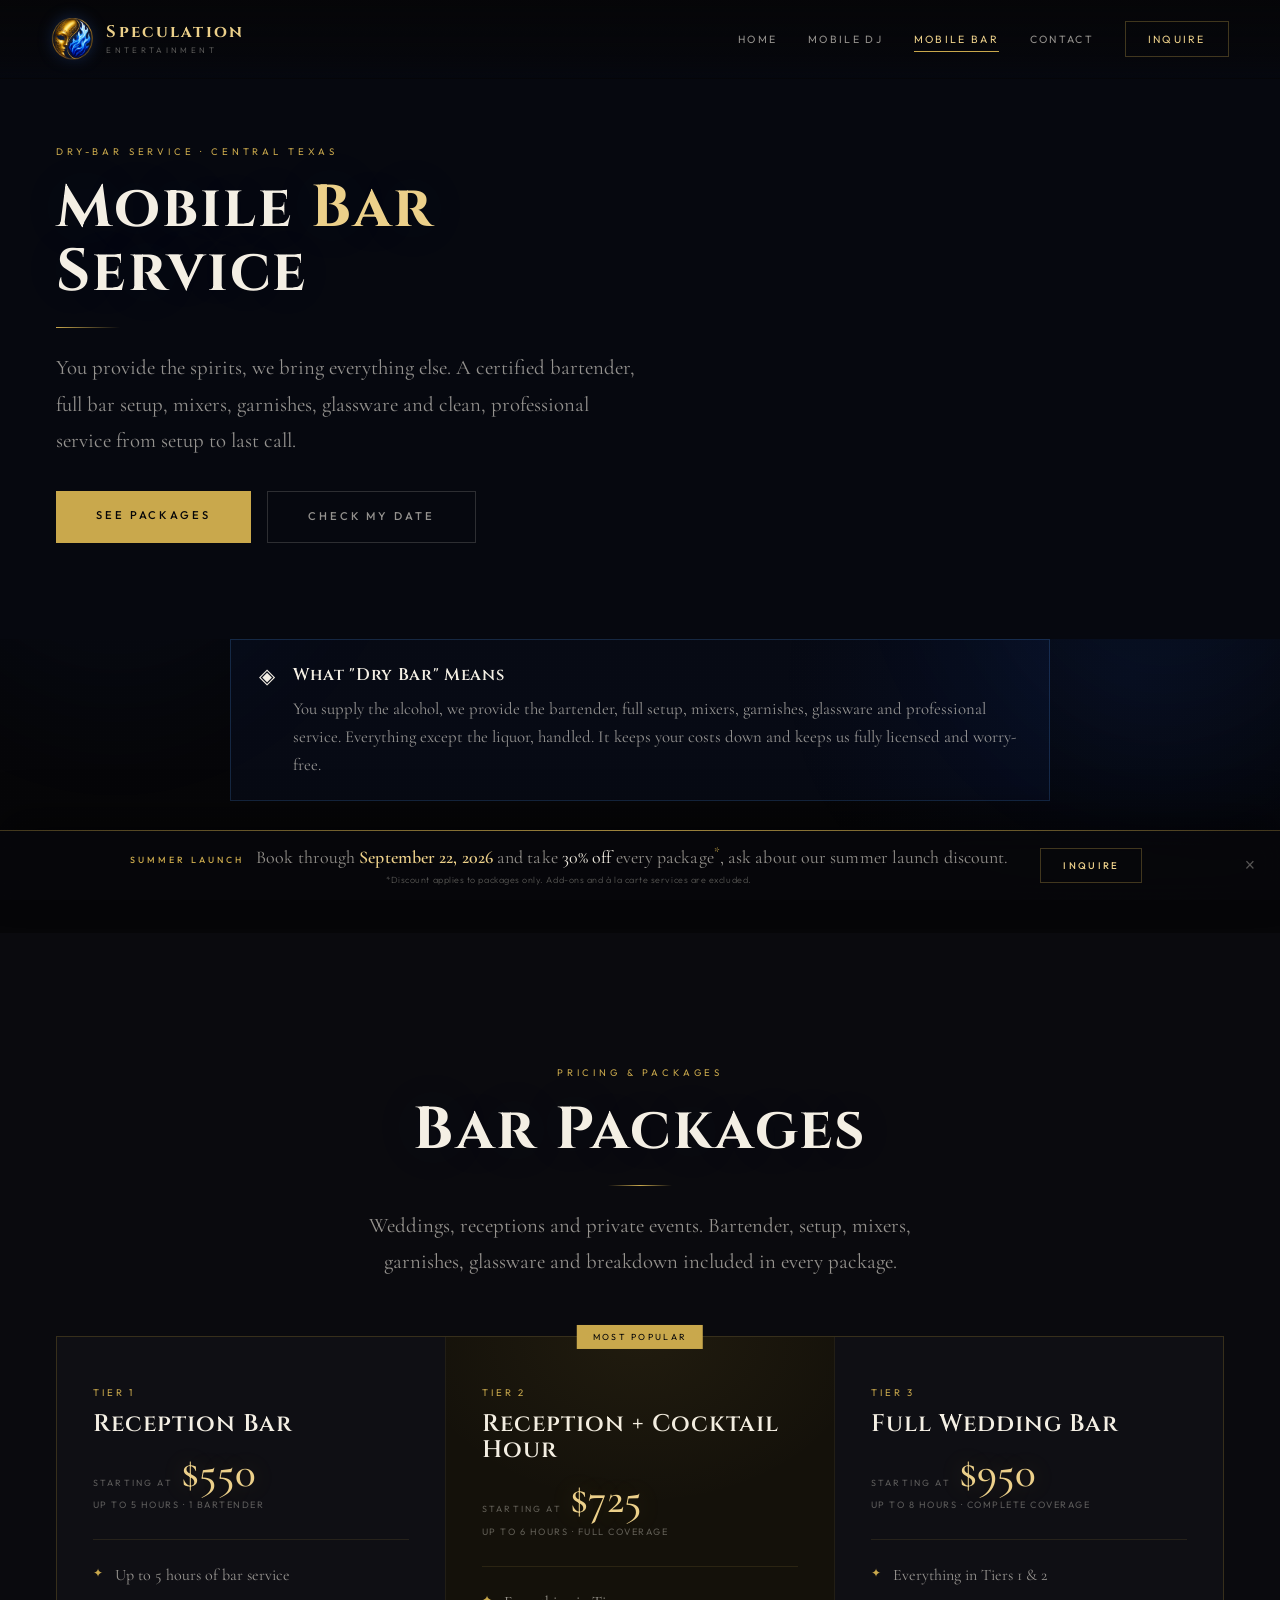
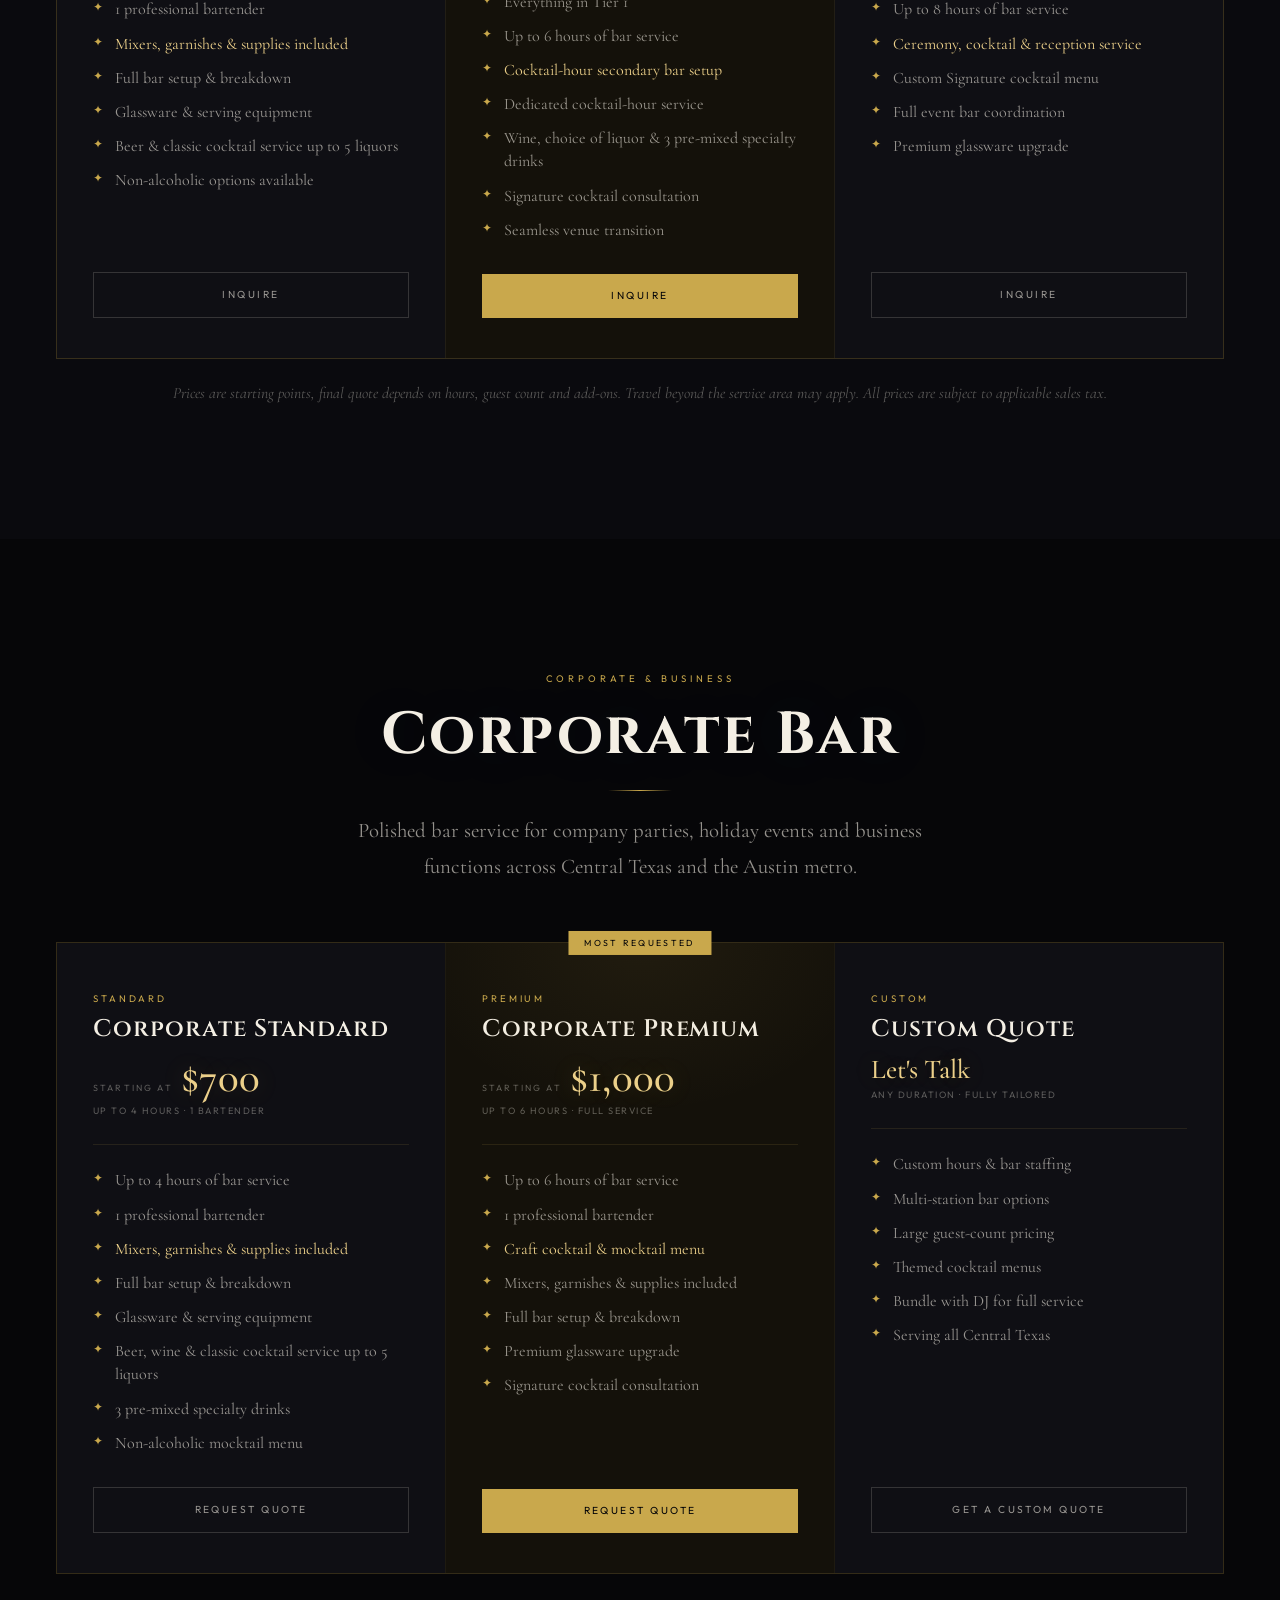
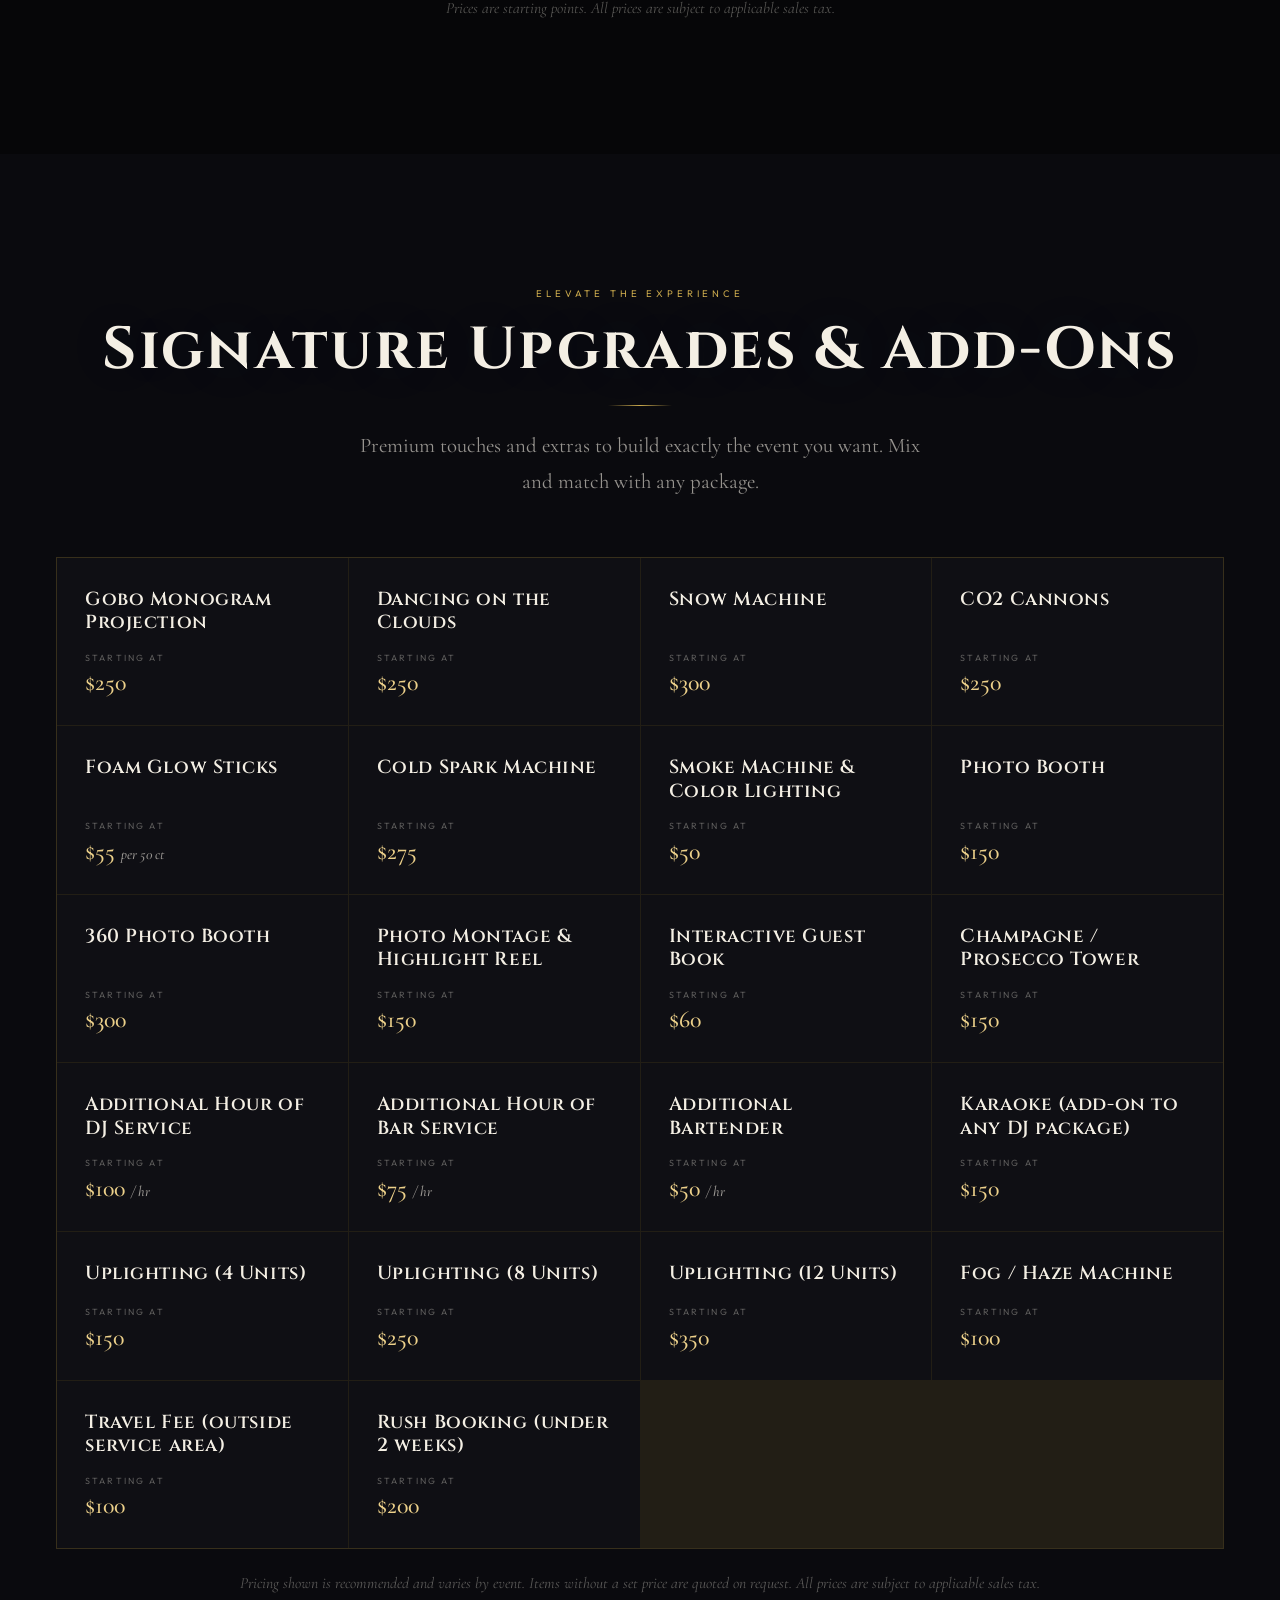
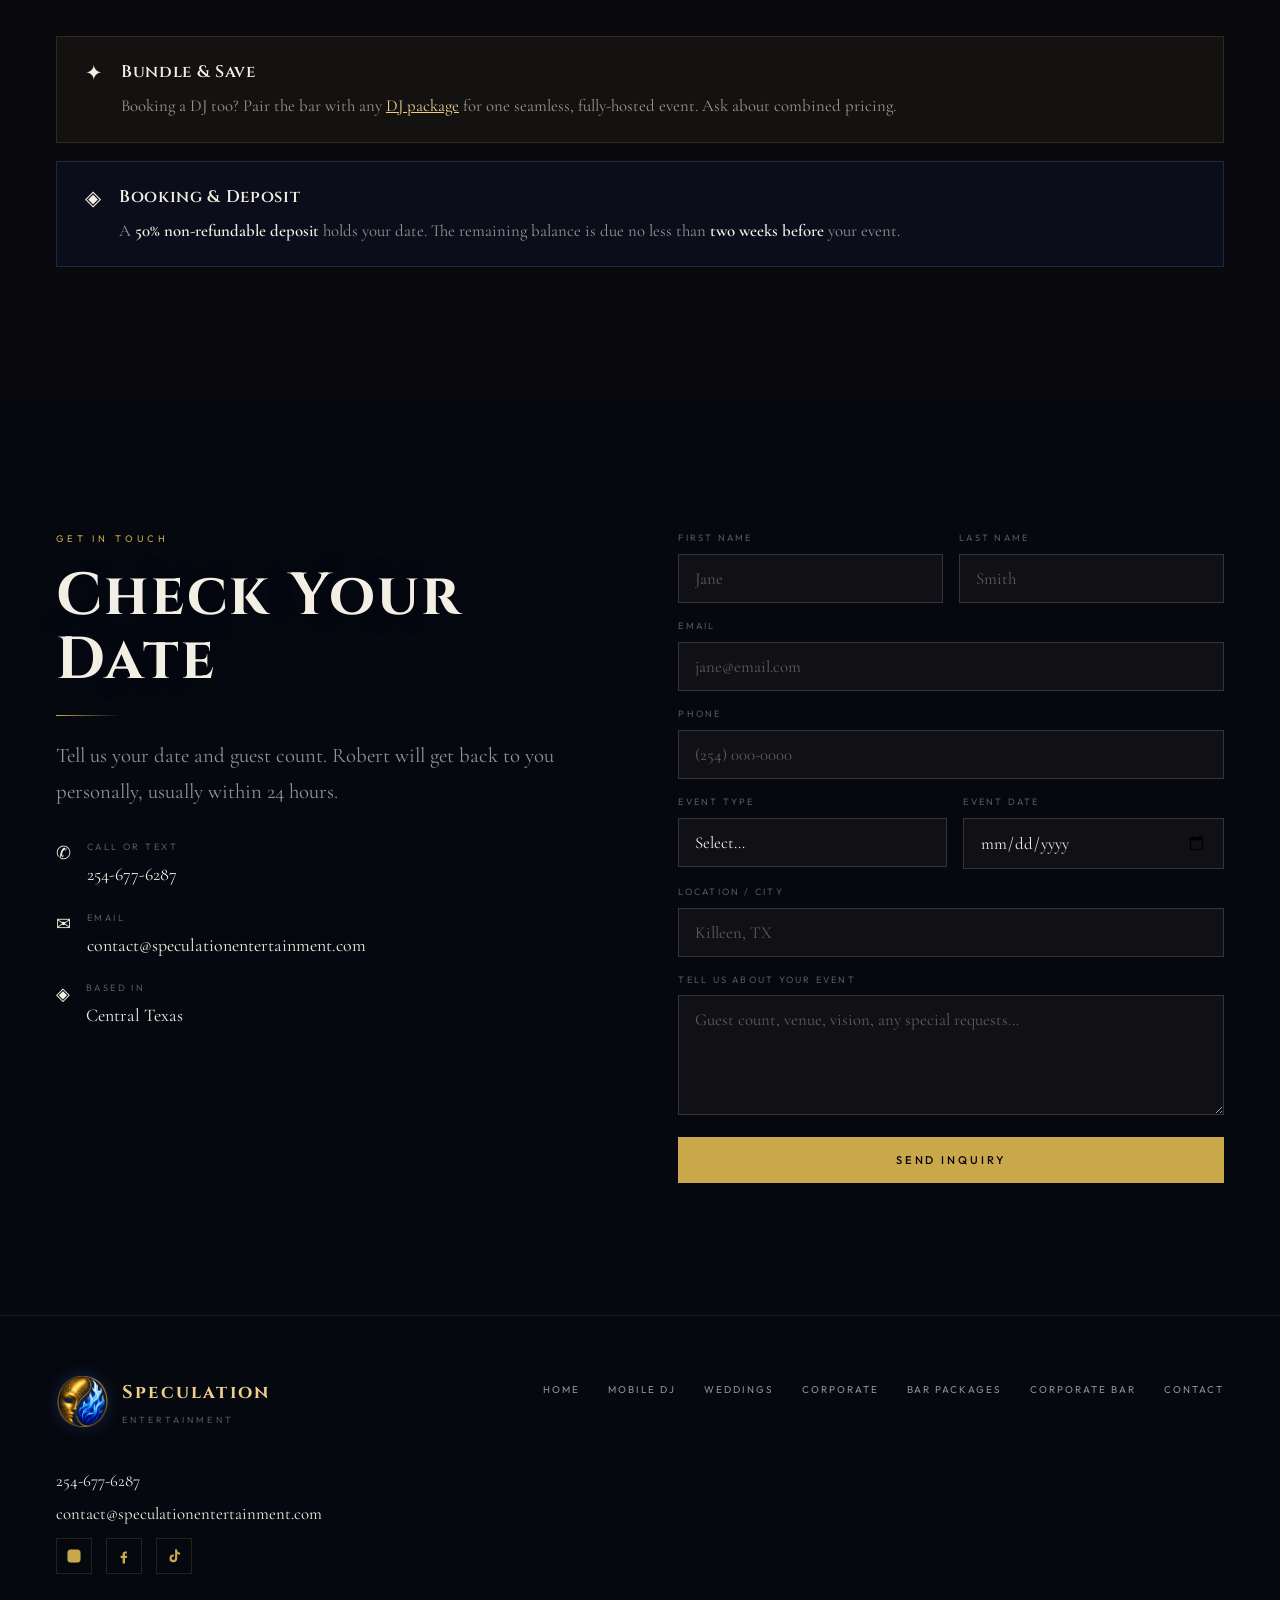
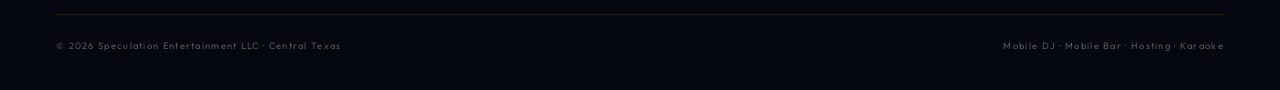
==== bar.html @ 70e690a9 "Add files via upload" ====
<!DOCTYPE html>
<html lang="en">
<head>
  <meta charset="UTF-8"/>
  <meta name="viewport" content="width=device-width, initial-scale=1.0"/>
  <title>Mobile Bar Service | Speculation Entertainment</title>
  <meta name="description" content="Professional dry-bar service for weddings, parties and corporate events across Central Texas. Bartender, setup, mixers, garnishes and glassware included."/>
  <link rel="icon" href="assets/emblem.png"/>
  <link href="https://fonts.googleapis.com/css2?family=Cinzel:wght@400;500;600;700&family=Cormorant+Garamond:ital,wght@0,400;0,500;0,600;1,400&family=Outfit:wght@300;400;500&display=swap" rel="stylesheet"/>
  <link rel="stylesheet" href="styles.css"/>
</head>
<body>
  <div class="atmosphere"></div>
  <div class="smoke smoke--l"></div>
  <div class="smoke smoke--r"></div>

  <!-- ── NAV ── -->
  <header class="nav">
    <a href="index.html" class="nav-brand">
      <img src="assets/emblem.png" alt="Speculation Entertainment"/>
      <span class="nav-brand-text">
        <span class="nav-brand-name">Speculation</span>
        <span class="nav-brand-sub">Entertainment</span>
      </span>
    </a>
    <button class="nav-toggle" aria-label="Menu" aria-expanded="false"><span></span><span></span><span></span></button>
    <nav>
      <ul class="nav-links">
        <li><a href="index.html">Home</a></li>
        <li><a href="dj.html">Mobile DJ</a></li>
        <li><a href="bar.html" class="active">Mobile Bar</a></li>
        <li><a href="#contact">Contact</a></li>
        <li><a href="#contact" class="nav-cta">Inquire</a></li>
      </ul>
    </nav>
  </header>

  <main>
    <!-- ── PAGE HERO ── -->
    <section class="section section--blue" data-sparks="18" style="padding-top:clamp(140px,16vh,200px); padding-bottom:clamp(64px,8vw,96px);">
      <div class="wrap">
        <span class="eyebrow reveal in">Dry-Bar Service · Central Texas</span>
        <h1 class="display-title reveal in">Mobile <em>Bar</em><br/>Service</h1>
        <div class="rule reveal in"></div>
        <p class="lede reveal in">You provide the spirits, we bring everything else. A certified bartender, full bar setup, mixers, garnishes, glassware and clean, professional service from setup to last call.</p>
        <div class="reveal in" style="display:flex; gap:16px; flex-wrap:wrap; margin-top:32px;">
          <a href="#packages" class="btn btn-gold">See Packages</a>
          <a href="#contact" class="btn btn-ghost">Check My Date</a>
        </div>
      </div>
    </section>

    <!-- ── DRY BAR EXPLAINER ── -->
    <section class="section" style="padding-top:0;">
      <div class="wrap">
        <div class="callout callout--blue reveal" style="max-width:820px; margin:0 auto;">
          <span class="callout-icon">◈</span>
          <div>
            <p class="callout-title">What "Dry Bar" Means</p>
            <p class="callout-text">You supply the alcohol, we provide the bartender, full setup, mixers, garnishes, glassware and professional service. Everything except the liquor, handled. It keeps your costs down and keeps us fully licensed and worry-free.</p>
          </div>
        </div>
      </div>
    </section>

    <!-- ── BAR PACKAGES ── -->
    <section class="section section--alt" id="packages">
      <div class="wrap">
        <div class="center" style="margin-bottom:56px;">
          <span class="eyebrow reveal">Pricing &amp; Packages</span>
          <h2 class="display-title reveal">Bar Packages</h2>
          <div class="rule rule--c reveal"></div>
          <p class="lede reveal">Weddings, receptions and private events. Bartender, setup, mixers, garnishes, glassware and breakdown included in every package.</p>
        </div>
        <div class="pkg-grid" id="bar-packages"></div>
        <p class="note center">Prices are starting points, final quote depends on hours, guest count and add-ons. Travel beyond the service area may apply. All prices are subject to applicable sales tax.</p>
      </div>
    </section>

    <!-- ── CORPORATE BAR ── -->
    <section class="section" id="corporate">
      <div class="wrap">
        <div class="center" style="margin-bottom:56px;">
          <span class="eyebrow reveal">Corporate &amp; Business</span>
          <h2 class="display-title reveal">Corporate Bar</h2>
          <div class="rule rule--c reveal"></div>
          <p class="lede reveal">Polished bar service for company parties, holiday events and business functions across Central Texas and the Austin metro.</p>
        </div>
        <div class="pkg-grid" id="corporate-bar-packages"></div>
        <p class="note center">Prices are starting points. All prices are subject to applicable sales tax.</p>
      </div>
    </section>

    <!-- ── SIGNATURE UPGRADES ── -->
    <section class="section section--alt" id="upgrades">
      <div class="wrap">
        <div class="center" style="margin-bottom:56px;">
          <span class="eyebrow reveal">Elevate the Experience</span>
          <h2 class="display-title reveal">Signature Upgrades &amp; Add-Ons</h2>
          <div class="rule rule--c reveal"></div>
          <p class="lede reveal">Premium touches and extras to build exactly the event you want. Mix and match with any package.</p>
        </div>
        <div class="upgrades" id="signature-upgrades" data-extras="bar"></div>
        <p class="note center">Pricing shown is recommended and varies by event. Items without a set price are quoted on request. All prices are subject to applicable sales tax.</p>
        <div class="callout reveal" style="margin-top:40px;">
          <span class="callout-icon">✦</span>
          <div>
            <p class="callout-title">Bundle &amp; Save</p>
            <p class="callout-text">Booking a DJ too? Pair the bar with any <a href="dj.html#packages" style="color:var(--gold-light); text-decoration:underline;">DJ package</a> for one seamless, fully-hosted event. Ask about combined pricing.</p>
          </div>
        </div>
        <div class="callout callout--blue reveal" style="margin-top:18px;">
          <span class="callout-icon">◈</span>
          <div>
            <p class="callout-title">Booking &amp; Deposit</p>
            <p class="callout-text">A <strong>50% non-refundable deposit</strong> holds your date. The remaining balance is due no less than <strong>two weeks before</strong> your event.</p>
          </div>
        </div>
      </div>
    </section>

    <!-- ── CONTACT ── -->
    <section class="section section--blue" id="contact" data-sparks="14">
      <div class="wrap contact-grid">
        <div>
          <span class="eyebrow reveal">Get In Touch</span>
          <h2 class="display-title reveal">Check Your Date</h2>
          <div class="rule reveal"></div>
          <p class="lede reveal">Tell us your date and guest count. Robert will get back to you personally, usually within 24 hours.</p>
          <div class="contact-details reveal">
            <div class="contact-item">
              <span class="contact-icon">✆</span>
              <div><p class="contact-label">Call or Text</p><p class="contact-value"><a href="tel:+12546776287">254-677-6287</a></p></div>
            </div>
            <div class="contact-item">
              <span class="contact-icon">✉</span>
              <div><p class="contact-label">Email</p><p class="contact-value"><a href="mailto:contact@speculationentertainment.com">contact@speculationentertainment.com</a></p></div>
            </div>
            <div class="contact-item">
              <span class="contact-icon">◈</span>
              <div><p class="contact-label">Based In</p><p class="contact-value">Central Texas</p></div>
            </div>
          </div>
        </div>
        <form class="form reveal" data-mailto="contact@speculationentertainment.com">
          <div class="form-row">
            <div class="field"><label>First Name</label><input type="text" name="first" placeholder="Jane"/></div>
            <div class="field"><label>Last Name</label><input type="text" name="last" placeholder="Smith"/></div>
          </div>
          <div class="field"><label>Email</label><input type="email" name="email" placeholder="jane@email.com"/></div>
          <div class="field"><label>Phone</label><input type="tel" name="phone" placeholder="(254) 000-0000"/></div>
          <div class="form-row">
            <div class="field">
              <label>Event Type</label>
              <select name="type">
                <option value="">Select…</option>
                <option>Wedding Bar, Full</option>
                <option>Wedding Bar, Reception + Cocktail</option>
                <option>Wedding Bar, Reception</option>
                <option>Private Party / Birthday</option>
                <option>Corporate Event</option>
                <option>Bar + DJ (full event)</option>
                <option>Other</option>
              </select>
            </div>
            <div class="field"><label>Event Date</label><input type="date" name="date"/></div>
          </div>
          <div class="field"><label>Location / City</label><input type="text" name="location" placeholder="Killeen, TX"/></div>
          <div class="field"><label>Tell Us About Your Event</label><textarea name="message" placeholder="Guest count, venue, vision, any special requests…"></textarea></div>
          <button type="submit" class="btn btn-gold">Send Inquiry</button>
        </form>
      </div>
    </section>
  </main>

  <!-- ── FOOTER ── -->
  <footer class="footer">
    <div class="footer-top">
      <div class="footer-brand">
        <img src="assets/emblem.png" alt="Speculation Entertainment"/>
        <div>
          <div class="footer-brand-name">Speculation</div>
          <div class="footer-brand-sub">Entertainment</div>
        </div>
      </div>
      <ul class="footer-nav">
        <li><a href="index.html">Home</a></li>
        <li><a href="dj.html">Mobile DJ</a></li>
        <li><a href="dj.html#weddings">Weddings</a></li>
        <li><a href="dj.html#corporate">Corporate</a></li>
        <li><a href="#packages">Bar Packages</a></li>
        <li><a href="#corporate">Corporate Bar</a></li>
        <li><a href="#contact">Contact</a></li>
      </ul>
      <div class="footer-contact">
        <a href="tel:+12546776287">254-677-6287</a>
        <a href="mailto:contact@speculationentertainment.com">contact@speculationentertainment.com</a>
        <!-- SOCIALS: remove the `hidden` attribute when ready -->
        <div class="socials" hidden>
          <a href="#" aria-label="Instagram"><svg viewBox="0 0 24 24"><path d="M12 2.2c3.2 0 3.6 0 4.9.07 1.2.06 1.8.25 2.2.42.6.2 1 .5 1.4.9.4.4.7.8.9 1.4.17.4.36 1 .42 2.2.07 1.3.07 1.7.07 4.9s0 3.6-.07 4.9c-.06 1.2-.25 1.8-.42 2.2-.2.6-.5 1-.9 1.4-.4.4-.8.7-1.4.9-.4.17-1 .36-2.2.42-1.3.07-1.7.07-4.9.07s-3.6 0-4.9-.07c-1.2-.06-1.8-.25-2.2-.42-.6-.2-1-.5-1.4-.9-.4-.4-.7-.8-.9-1.4-.17-.4-.36-1-.42-2.2C2.2 15.6 2.2 15.2 2.2 12s0-3.6.07-4.9c.06-1.2.25-1.8.42-2.2.2-.6.5-1 .9-1.4.4-.4.8-.7 1.4-.9.4-.17 1-.36 2.2-.42C8.4 2.2 8.8 2.2 12 2.2z"/></svg></a>
          <a href="#" aria-label="Facebook"><svg viewBox="0 0 24 24"><path d="M14 8.5h2.2V5.3c-.38-.05-1.3-.16-2.37-.16-2.34 0-3.95 1.43-3.95 4.07v2.43H6.9v3.3h3v8.36h3.6v-8.36h2.9l.46-3.3h-3.36V9.6c0-.96.26-1.6 1.6-1.6z"/></svg></a>
          <a href="#" aria-label="TikTok"><svg viewBox="0 0 24 24"><path d="M16.6 2h-3v13.4a2.6 2.6 0 1 1-2.6-2.6c.27 0 .53.04.78.12V9.85a6 6 0 0 0-.78-.05A5.8 5.8 0 1 0 16.8 15.4V8.6a7.3 7.3 0 0 0 4.2 1.34V6.9a4.3 4.3 0 0 1-4.4-4.9z"/></svg></a>
        </div>
      </div>
    </div>
    <div class="footer-bottom">
      <span class="footer-copy">© 2026 Speculation Entertainment LLC · Central Texas</span>
      <span class="footer-copy">Mobile DJ · Mobile Bar · Hosting · Karaoke</span>
    </div>
  </footer>

  <script src="site.js"></script>

  <!-- ════════════════════════════════════════════════════════════
       EDIT YOUR BAR PACKAGES HERE, same rules as the DJ page.
       price: NUMBER → "Starting at $X"   |   TEXT → shown as-is
       featured: true → highlighted + badge   |   { text, hl:true } → gold bullet
       ════════════════════════════════════════════════════════════ -->
  <script>
    /* ---- WEDDING / EVENT BAR ---- */
    renderPackages('bar-packages', [
      { tier: 'Tier 1', name: 'Reception Bar', price: 550, hours: 'Up to 5 hours · 1 Bartender',
        features: ['Up to 5 hours of bar service','1 professional bartender',{text:'Mixers, garnishes & supplies included',hl:true},'Full bar setup & breakdown','Glassware & serving equipment','Beer & classic cocktail service up to 5 liquors','Non-alcoholic options available'] },
      { tier: 'Tier 2', name: 'Reception + Cocktail Hour', price: 725, hours: 'Up to 6 hours · Full Coverage', featured: true, badge: 'Most Popular',
        features: ['Everything in Tier 1','Up to 6 hours of bar service',{text:'Cocktail-hour secondary bar setup',hl:true},'Dedicated cocktail-hour service','Wine, choice of liquor & 3 pre-mixed specialty drinks','Signature cocktail consultation','Seamless venue transition'] },
      { tier: 'Tier 3', name: 'Full Wedding Bar', price: 950, hours: 'Up to 8 hours · Complete Coverage',
        features: ['Everything in Tiers 1 & 2','Up to 8 hours of bar service',{text:'Ceremony, cocktail & reception service',hl:true},'Custom Signature cocktail menu','Full event bar coordination','Premium glassware upgrade'] }
    ]);

    /* ---- CORPORATE BAR ---- */
    renderPackages('corporate-bar-packages', [
      { tier: 'Standard', name: 'Corporate Standard', price: 700, hours: 'Up to 4 hours · 1 Bartender', cta: 'Request Quote',
        features: ['Up to 4 hours of bar service','1 professional bartender',{text:'Mixers, garnishes & supplies included',hl:true},'Full bar setup & breakdown','Glassware & serving equipment','Beer, wine & classic cocktail service up to 5 liquors','3 pre-mixed specialty drinks','Non-alcoholic mocktail menu'] },
      { tier: 'Premium', name: 'Corporate Premium', price: 1000, hours: 'Up to 6 hours · Full Service', featured: true, badge: 'Most Requested', cta: 'Request Quote',
        features: ['Up to 6 hours of bar service','1 professional bartender',{text:'Craft cocktail & mocktail menu',hl:true},'Mixers, garnishes & supplies included','Full bar setup & breakdown','Premium glassware upgrade','Signature cocktail consultation'] },
      { tier: 'Custom', name: 'Custom Quote', price: "Let's Talk", hours: 'Any duration · Fully tailored', cta: 'Get a Custom Quote',
        features: ['Custom hours & bar staffing','Multi-station bar options','Large guest-count pricing','Themed cocktail menus','Bundle with DJ for full service','Serving all Central Texas'] }
    ]);
  </script>
</body>
</html>
---- styles.css ----
/* ============================================================
   SPECULATION ENTERTAINMENT, shared stylesheet
   Luxe masquerade: deep black · gold · electric blue flame
   ============================================================ */

*, *::before, *::after { margin: 0; padding: 0; box-sizing: border-box; }

:root {
  /* Gold */
  --gold:        #c9a84c;
  --gold-light:  #ecd08a;
  --gold-deep:   #9a7e34;
  --gold-dim:    rgba(201,168,76,0.16);
  --gold-line:   rgba(201,168,76,0.30);
  --gold-hair:   rgba(201,168,76,0.12);

  /* Blue flame */
  --blue:        #4a90e8;
  --blue-bright: #7ec3ff;
  --blue-deep:   #1a4fd0;
  --blue-glow:   rgba(60,130,255,0.20);
  --blue-dim:    rgba(74,144,232,0.10);

  /* Neutrals */
  --cream:       #f4efe4;
  --dim:         rgba(244,239,228,0.60);
  --dimmer:      rgba(244,239,228,0.34);
  --faint:       rgba(244,239,228,0.16);

  /* Backgrounds */
  --bg:          #060608;
  --bg2:         #0a0a0e;
  --bg3:         #101015;
  --bg-card:     #0f0f14;
  --bg-blue:     #06080f;
  --bg-warm:     #14110a;

  /* Type */
  --display: 'Cinzel', serif;
  --serif:   'Cormorant Garamond', Georgia, serif;
  --sans:    'Outfit', -apple-system, system-ui, sans-serif;

  --maxw: 1200px;
}

html { scroll-behavior: smooth; }
body {
  background: var(--bg);
  color: var(--cream);
  font-family: var(--serif);
  font-weight: 400;
  line-height: 1.6;
  overflow-x: hidden;
  -webkit-font-smoothing: antialiased;
}
img { max-width: 100%; display: block; }
a { color: inherit; }

/* ── ATMOSPHERE ─────────────────────────────────────────── */
.atmosphere {
  position: fixed; inset: 0; z-index: 0; pointer-events: none;
  background:
    radial-gradient(ellipse 55% 45% at 12% 22%, rgba(26,79,208,0.10) 0%, transparent 60%),
    radial-gradient(ellipse 45% 55% at 88% 75%, rgba(26,79,208,0.08) 0%, transparent 60%),
    radial-gradient(ellipse 70% 50% at 50% 0%,  rgba(201,168,76,0.05) 0%, transparent 55%);
}
.atmosphere::after {
  content: ''; position: absolute; inset: 0;
  background-image: radial-gradient(rgba(255,255,255,0.012) 1px, transparent 1px);
  background-size: 3px 3px; opacity: 0.5;
}
.smoke {
  position: fixed; width: 46vw; height: 80vh; z-index: 0; pointer-events: none;
  opacity: 0.16; filter: blur(60px);
  background: radial-gradient(ellipse at center, rgba(40,110,255,0.55) 0%, transparent 70%);
  animation: drift 16s ease-in-out infinite alternate;
}
.smoke--l { left: -14vw; top: 8vh; }
.smoke--r { right: -14vw; bottom: 4vh; animation-delay: -8s; }
@keyframes drift {
  0%   { transform: translateY(0) scale(1); }
  50%  { transform: translateY(5vh) scale(1.12); }
  100% { transform: translateY(-4vh) scale(0.92); }
}
.sparks { position: absolute; inset: 0; overflow: hidden; pointer-events: none; z-index: 0; }
.spark {
  position: absolute; width: 2px; height: 2px; border-radius: 50%;
  background: var(--gold-light); opacity: 0;
  box-shadow: 0 0 4px var(--gold-light);
  animation: sparkle var(--dur, 5s) ease-in-out var(--delay, 0s) infinite;
}
@keyframes sparkle {
  0%   { opacity: 0; transform: scale(0.4); }
  35%  { opacity: 0.85; transform: scale(1.1); }
  70%  { opacity: 0.3; }
  100% { opacity: 0; transform: scale(0.4); }
}

main, header, footer { position: relative; z-index: 1; }

/* ── NAV ────────────────────────────────────────────────── */
.nav {
  position: fixed; top: 0; left: 0; right: 0; z-index: 100;
  display: flex; align-items: center; justify-content: space-between;
  padding: 18px clamp(20px, 4vw, 56px);
  background: linear-gradient(180deg, rgba(6,6,8,0.92) 0%, rgba(6,6,8,0.55) 70%, transparent 100%);
  transition: background 0.4s, padding 0.4s, border-color 0.4s;
  border-bottom: 1px solid transparent;
}
.nav.scrolled {
  background: rgba(6,6,8,0.96);
  border-bottom: 1px solid var(--gold-hair);
  padding-top: 12px; padding-bottom: 12px;
  backdrop-filter: blur(10px);
}
.nav-brand { display: flex; align-items: center; gap: 13px; text-decoration: none; }
.nav-brand img {
  width: 42px; height: 42px; object-fit: contain;
  filter: drop-shadow(0 0 8px rgba(60,130,255,0.30));
  transition: transform 0.4s;
}
.nav-brand:hover img { transform: rotate(-6deg) scale(1.04); }
.nav-brand-text { display: flex; flex-direction: column; line-height: 1; }
.nav-brand-name {
  font-family: var(--display); font-weight: 700; font-size: 1.04rem;
  letter-spacing: 0.14em; color: var(--gold-light);
}
.nav-brand-sub {
  font-family: var(--sans); font-weight: 400; font-size: 0.5rem;
  letter-spacing: 0.42em; text-transform: uppercase; color: var(--dimmer);
  margin-top: 5px;
}
.nav-links { display: flex; align-items: center; gap: clamp(18px, 2.4vw, 34px); list-style: none; }
.nav-links a {
  font-family: var(--sans); font-size: 0.66rem; font-weight: 400;
  letter-spacing: 0.22em; text-transform: uppercase; color: var(--dim);
  text-decoration: none; position: relative; padding: 6px 0; transition: color 0.25s;
}
.nav-links a::after {
  content: ''; position: absolute; left: 0; bottom: 0; width: 0; height: 1px;
  background: var(--gold); transition: width 0.3s;
}
.nav-links a:hover, .nav-links a.active { color: var(--gold-light); }
.nav-links a:hover::after, .nav-links a.active::after { width: 100%; }
.nav-cta {
  font-family: var(--sans); font-size: 0.64rem; letter-spacing: 0.22em;
  text-transform: uppercase; color: var(--gold-light) !important;
  border: 1px solid var(--gold-line); padding: 10px 22px !important;
  transition: background 0.3s, color 0.3s;
}
.nav-cta::after { display: none; }
.nav-cta:hover { background: var(--gold); color: var(--bg) !important; }
.nav-toggle {
  display: none; flex-direction: column; gap: 5px; background: none; border: none;
  cursor: pointer; padding: 6px;
}
.nav-toggle span { width: 26px; height: 1.5px; background: var(--gold-light); transition: 0.3s; }
.nav-toggle.open span:nth-child(1) { transform: translateY(6.5px) rotate(45deg); }
.nav-toggle.open span:nth-child(2) { opacity: 0; }
.nav-toggle.open span:nth-child(3) { transform: translateY(-6.5px) rotate(-45deg); }

/* ── BUTTONS ────────────────────────────────────────────── */
.btn {
  display: inline-block; font-family: var(--sans); font-size: 0.7rem; font-weight: 500;
  letter-spacing: 0.26em; text-transform: uppercase; text-decoration: none;
  padding: 16px 40px; transition: all 0.3s; cursor: pointer; border: none;
}
.btn-gold { background: var(--gold); color: var(--bg); }
.btn-gold:hover { background: var(--gold-light); transform: translateY(-2px); box-shadow: 0 10px 30px rgba(201,168,76,0.18); }
.btn-ghost { border: 1px solid var(--faint); color: var(--dim); }
.btn-ghost:hover { border-color: var(--gold); color: var(--gold-light); transform: translateY(-2px); }

/* ── SECTION PRIMITIVES ─────────────────────────────────── */
.section { padding: clamp(72px, 11vw, 132px) clamp(20px, 5vw, 56px); position: relative; overflow: hidden; }
.section--alt { background: var(--bg2); }
.section--blue { background: var(--bg-blue); }
.wrap { max-width: var(--maxw); margin: 0 auto; }
.wrap--narrow { max-width: 760px; }

.eyebrow {
  font-family: var(--sans); font-size: 0.6rem; font-weight: 400;
  letter-spacing: 0.4em; text-transform: uppercase; color: var(--gold);
  display: block; margin-bottom: 18px;
}
.display-title {
  font-family: var(--display); font-weight: 700;
  font-size: clamp(2rem, 5.2vw, 3.7rem); line-height: 1.08;
  letter-spacing: 0.04em; color: var(--cream);
  text-shadow: 0 0 60px rgba(60,130,255,0.10);
}
.display-title em { font-style: normal; color: var(--gold-light); }
.lede {
  font-family: var(--serif); font-size: clamp(1.05rem, 1.9vw, 1.3rem);
  font-weight: 400; line-height: 1.75; color: var(--dim); max-width: 580px;
}
.rule { width: 64px; height: 1px; background: linear-gradient(90deg, var(--gold), transparent); margin: 22px 0; }
.rule--c { margin: 22px auto; background: linear-gradient(90deg, transparent, var(--gold), transparent); }
.center { text-align: center; }
.center .lede { margin-left: auto; margin-right: auto; }

/* divider flourish (like the flyer's diamond rule) */
.flourish { display: flex; align-items: center; justify-content: center; gap: 14px; margin: 20px auto; }
.flourish::before, .flourish::after { content: ''; height: 1px; width: 60px; background: linear-gradient(90deg, transparent, var(--gold-line)); }
.flourish::after { background: linear-gradient(90deg, var(--gold-line), transparent); }
.flourish span { color: var(--gold); font-size: 0.7rem; transform: rotate(45deg); }

/* ── SERVICE BOXES (clickable, link to sections/pages) ──── */
.svc-grid { display: grid; grid-template-columns: repeat(auto-fit, minmax(220px, 1fr)); gap: 1px; background: var(--gold-hair); border: 1px solid var(--gold-hair); }
.svc-card {
  background: var(--bg-card); padding: 44px 34px; text-decoration: none; color: inherit;
  position: relative; overflow: hidden; transition: background 0.35s; display: block;
}
.svc-card:hover { background: #16161d; }
.svc-card::before {
  content: ''; position: absolute; top: 0; left: 0; right: 0; height: 2px;
  background: linear-gradient(90deg, transparent, var(--gold), transparent);
  opacity: 0; transition: opacity 0.35s;
}
.svc-card:hover::before { opacity: 1; }
.svc-num {
  font-family: var(--display); font-weight: 700; font-size: 2.4rem;
  color: var(--gold-dim); position: absolute; top: 22px; right: 26px; line-height: 1;
}
.svc-name {
  font-family: var(--display); font-weight: 600; font-size: 1.18rem;
  letter-spacing: 0.06em; color: var(--cream); margin-bottom: 14px;
}
.svc-desc { font-size: 1.02rem; line-height: 1.6; color: var(--dim); margin-bottom: 20px; }
.svc-link {
  font-family: var(--sans); font-size: 0.62rem; letter-spacing: 0.24em; text-transform: uppercase;
  color: var(--gold); display: inline-flex; align-items: center; gap: 8px;
}
.svc-link .arrow { transition: transform 0.3s; }
.svc-card:hover .svc-link .arrow { transform: translateX(5px); }

/* ── PATH CARDS (home → DJ / Bar) ───────────────────────── */
.paths { display: grid; grid-template-columns: 1fr 1fr; gap: 24px; }
.path {
  position: relative; overflow: hidden; text-decoration: none; color: inherit;
  border: 1px solid var(--gold-hair); background: var(--bg-card);
  padding: clamp(36px, 5vw, 64px); min-height: 340px;
  display: flex; flex-direction: column; justify-content: flex-end;
  transition: border-color 0.4s, transform 0.4s;
}
.path:hover { border-color: var(--gold-line); transform: translateY(-4px); }
.path::after {
  content: ''; position: absolute; inset: 0; pointer-events: none; opacity: 0; transition: opacity 0.5s;
  background: radial-gradient(ellipse 90% 70% at 50% 0%, rgba(60,130,255,0.10) 0%, transparent 65%);
}
.path:hover::after { opacity: 1; }
.path-index { font-family: var(--sans); font-size: 0.6rem; letter-spacing: 0.3em; text-transform: uppercase; color: var(--gold); margin-bottom: auto; }
.path-name { font-family: var(--display); font-weight: 700; font-size: clamp(1.6rem, 3.2vw, 2.4rem); letter-spacing: 0.04em; color: var(--cream); line-height: 1.1; margin-bottom: 12px; }
.path-desc { font-size: 1.06rem; line-height: 1.6; color: var(--dim); margin-bottom: 22px; max-width: 360px; }
.path-go { font-family: var(--sans); font-size: 0.64rem; letter-spacing: 0.24em; text-transform: uppercase; color: var(--gold-light); display: inline-flex; align-items: center; gap: 10px; }
.path-go .arrow { transition: transform 0.3s; }
.path:hover .path-go .arrow { transform: translateX(6px); }

/* ── PACKAGE CARDS (rendered from config) ───────────────── */
.pkg-grid { display: grid; grid-template-columns: repeat(auto-fit, minmax(280px, 1fr)); gap: 1px; background: var(--gold-hair); border: 1px solid var(--gold-hair); }
.pkg {
  background: var(--bg-card); padding: 48px 36px 40px; position: relative;
  display: flex; flex-direction: column;
}
.pkg.featured { background: var(--bg-warm); }
.pkg.featured::before {
  content: ''; position: absolute; inset: 0; pointer-events: none;
  background: radial-gradient(ellipse 100% 45% at 50% 0%, rgba(201,168,76,0.07) 0%, transparent 60%);
}
.pkg-badge {
  position: absolute; top: 0; left: 50%; transform: translate(-50%, -50%);
  font-family: var(--sans); font-size: 0.55rem; letter-spacing: 0.26em; text-transform: uppercase;
  color: var(--bg); background: var(--gold); padding: 5px 16px; white-space: nowrap; z-index: 2;
}
.pkg-tier { font-family: var(--sans); font-size: 0.6rem; letter-spacing: 0.3em; text-transform: uppercase; color: var(--gold); margin-bottom: 10px; }
.pkg-name { font-family: var(--display); font-weight: 600; font-size: 1.5rem; letter-spacing: 0.04em; color: var(--cream); margin-bottom: 14px; line-height: 1.1; }
.pkg-price-row { display: flex; align-items: baseline; gap: 8px; margin-bottom: 4px; }
.pkg-from { font-family: var(--sans); font-size: 0.56rem; letter-spacing: 0.24em; text-transform: uppercase; color: var(--dimmer); }
.pkg-price { font-family: var(--serif); font-size: 2.7rem; font-weight: 500; color: var(--gold-light); line-height: 1; text-shadow: 0 0 24px rgba(201,168,76,0.22); }
.pkg-price.text { font-size: 1.7rem; }
.pkg-hours { font-family: var(--sans); font-size: 0.58rem; letter-spacing: 0.16em; text-transform: uppercase; color: var(--dimmer); margin-bottom: 26px; }
.pkg-div { height: 1px; background: var(--gold-hair); margin-bottom: 24px; }
.pkg-feats { list-style: none; display: flex; flex-direction: column; gap: 11px; margin-bottom: 32px; flex: 1; }
.pkg-feats li { font-size: 1rem; line-height: 1.45; color: var(--dim); padding-left: 22px; position: relative; }
.pkg-feats li::before { content: '✦'; position: absolute; left: 0; top: 1px; color: var(--gold); font-size: 0.72rem; }
.pkg-feats li.hl { color: var(--gold-light); }
.pkg-cta {
  display: block; text-align: center; padding: 14px; font-family: var(--sans);
  font-size: 0.64rem; letter-spacing: 0.24em; text-transform: uppercase;
  text-decoration: none; transition: all 0.3s;
}
.pkg.featured .pkg-cta { background: var(--gold); color: var(--bg); }
.pkg.featured .pkg-cta:hover { background: var(--gold-light); }
.pkg:not(.featured) .pkg-cta { border: 1px solid var(--faint); color: var(--dim); }
.pkg:not(.featured) .pkg-cta:hover { border-color: var(--gold); color: var(--gold-light); }
.note { font-family: var(--serif); font-size: 0.98rem; font-style: italic; color: var(--dimmer); margin-top: 22px; }

/* ── INFO / CALLOUT BLOCK ───────────────────────────────── */
.callout {
  background: rgba(201,168,76,0.05); border: 1px solid var(--gold-dim);
  padding: 22px 28px; display: flex; gap: 18px; align-items: flex-start;
}
.callout--blue { background: rgba(40,90,220,0.06); border-color: rgba(74,144,232,0.22); }
.callout-icon { font-size: 1.3rem; flex-shrink: 0; line-height: 1.4; }
.callout-title { font-family: var(--display); font-weight: 600; font-size: 1.05rem; letter-spacing: 0.04em; color: var(--cream); margin-bottom: 6px; }
.callout-text { font-size: 1.05rem; line-height: 1.65; color: var(--dim); }
.callout-text strong { color: var(--cream); font-weight: 600; }

/* ── ADD-ONS ────────────────────────────────────────────── */
.addons { display: grid; grid-template-columns: repeat(auto-fit, minmax(280px, 1fr)); gap: 1px; background: var(--gold-hair); border: 1px solid var(--gold-hair); }
.addon { background: var(--bg-card); padding: 22px 26px; display: flex; align-items: center; justify-content: space-between; gap: 16px; transition: background 0.25s; }
.addon:hover { background: #16161d; }
.addon-name { font-family: var(--serif); font-size: 1.08rem; color: var(--dim); }
.addon-price { font-family: var(--serif); font-size: 1.25rem; font-weight: 500; color: var(--gold-light); white-space: nowrap; }
.addon-price.sm { font-style: italic; font-size: 1rem; color: var(--dimmer); }

/* ── CONTACT ────────────────────────────────────────────── */
.contact-grid { display: grid; grid-template-columns: 1fr 1fr; gap: clamp(40px, 6vw, 80px); align-items: start; }
.contact-details { display: flex; flex-direction: column; gap: 22px; margin-top: 30px; }
.contact-item { display: flex; align-items: flex-start; gap: 16px; }
.contact-icon { font-size: 1.15rem; line-height: 1.5; flex-shrink: 0; }
.contact-label { font-family: var(--sans); font-size: 0.58rem; letter-spacing: 0.26em; text-transform: uppercase; color: var(--dimmer); margin-bottom: 5px; }
.contact-value { font-size: 1.12rem; color: var(--cream); }
.contact-value a { color: var(--cream); text-decoration: none; transition: color 0.25s; }
.contact-value a:hover { color: var(--gold-light); }
.markets { margin-top: 12px; }
.markets-label { font-family: var(--sans); font-size: 0.58rem; letter-spacing: 0.28em; text-transform: uppercase; color: var(--dimmer); margin-bottom: 12px; }
.market-tags { display: flex; flex-wrap: wrap; gap: 8px; }
.market-tag { font-family: var(--sans); font-size: 0.6rem; letter-spacing: 0.16em; text-transform: uppercase; border: 1px solid var(--gold-dim); color: var(--gold); padding: 6px 14px; }

.form { display: flex; flex-direction: column; gap: 16px; }
.form-row { display: grid; grid-template-columns: 1fr 1fr; gap: 16px; }
.field { display: flex; flex-direction: column; gap: 8px; }
.field label { font-family: var(--sans); font-size: 0.58rem; letter-spacing: 0.24em; text-transform: uppercase; color: var(--dimmer); }
.field input, .field select, .field textarea {
  background: var(--bg3); border: 1px solid var(--faint); color: var(--cream);
  padding: 13px 16px; font-family: var(--serif); font-size: 1.05rem;
  transition: border-color 0.25s; outline: none; border-radius: 0;
}
.field input::placeholder, .field textarea::placeholder { color: var(--dimmer); }
.field input:focus, .field select:focus, .field textarea:focus { border-color: var(--gold); }
.field select { appearance: none; cursor: pointer; }
.field textarea { resize: vertical; min-height: 120px; }
.form .btn-gold { margin-top: 6px; text-align: center; }

/* ── FOOTER ─────────────────────────────────────────────── */
.footer { background: var(--bg-blue); border-top: 1px solid var(--gold-hair); padding: clamp(40px, 6vw, 60px) clamp(20px, 5vw, 56px) 36px; }
.footer-top { display: flex; align-items: flex-start; justify-content: space-between; gap: 40px; flex-wrap: wrap; max-width: var(--maxw); margin: 0 auto; }
.footer-brand { display: flex; align-items: center; gap: 14px; }
.footer-brand img { width: 52px; height: 52px; object-fit: contain; filter: drop-shadow(0 0 8px rgba(60,130,255,0.3)); }
.footer-brand-name { font-family: var(--display); font-weight: 700; font-size: 1.15rem; letter-spacing: 0.12em; color: var(--gold-light); }
.footer-brand-sub { font-family: var(--sans); font-size: 0.56rem; letter-spacing: 0.34em; text-transform: uppercase; color: var(--dimmer); margin-top: 6px; }
.footer-nav { display: flex; flex-wrap: wrap; gap: 14px 28px; list-style: none; }
.footer-nav a { font-family: var(--sans); font-size: 0.62rem; letter-spacing: 0.2em; text-transform: uppercase; color: var(--dim); text-decoration: none; transition: color 0.25s; }
.footer-nav a:hover { color: var(--gold-light); }
.footer-contact { display: flex; flex-direction: column; gap: 6px; }
.footer-contact a { font-family: var(--serif); font-size: 1.05rem; color: var(--cream); text-decoration: none; transition: color 0.25s; }
.footer-contact a:hover { color: var(--gold-light); }
/* Socials, hidden until ready. Remove the `hidden` attribute in HTML to reveal. */
.socials { display: flex; gap: 14px; margin-top: 4px; }
.socials a { width: 36px; height: 36px; border: 1px solid var(--gold-dim); display: flex; align-items: center; justify-content: center; color: var(--gold); transition: all 0.3s; }
.socials a:hover { border-color: var(--gold); background: var(--gold-dim); color: var(--gold-light); }
.socials a svg { width: 16px; height: 16px; fill: currentColor; }
.footer-bottom { max-width: var(--maxw); margin: 40px auto 0; padding-top: 24px; border-top: 1px solid var(--gold-hair); display: flex; justify-content: space-between; flex-wrap: wrap; gap: 12px; }
.footer-copy { font-family: var(--sans); font-size: 0.58rem; letter-spacing: 0.14em; color: var(--dimmer); }

/* ── ANNOUNCEMENT BAR (launch discount) ─────────────────── */
.promo {
  position: fixed; left: 0; right: 0; bottom: 0; z-index: 120;
  display: flex; align-items: center; justify-content: center;
  gap: clamp(14px, 3vw, 32px);
  padding: 13px clamp(46px, 5vw, 64px) 13px clamp(20px, 5vw, 56px);
  background: rgba(8,8,11,0.86);
  backdrop-filter: blur(14px); -webkit-backdrop-filter: blur(14px);
  border-top: 1px solid var(--gold-line);
  box-shadow: 0 -16px 40px rgba(0,0,0,0.45);
  transform: translateY(102%);
  transition: transform 0.6s cubic-bezier(0.22, 1, 0.36, 1);
}
.promo.in { transform: translateY(0); }
.promo.dismissed { transform: translateY(102%); pointer-events: none; }
.promo::before {
  content: ''; position: absolute; top: -1px; left: 0; right: 0; height: 1px;
  background: linear-gradient(90deg, transparent, var(--gold), transparent);
  opacity: 0.7;
}
.promo-text {
  font-family: var(--serif); font-size: clamp(0.98rem, 1.5vw, 1.12rem);
  line-height: 1.4; color: var(--dim); letter-spacing: 0.005em;
  text-align: center; margin: 0;
}
.promo-text .promo-lead {
  font-family: var(--sans); font-size: 0.56rem; font-weight: 500;
  letter-spacing: 0.34em; text-transform: uppercase; color: var(--gold);
  display: inline-block; margin-right: 12px; vertical-align: middle;
}
.promo-text strong { color: var(--gold-light); font-weight: 600; }
.promo-text em { font-style: normal; color: var(--cream); }
.promo-text sup { color: var(--gold); font-size: 0.7em; }
.promo-fine {
  display: block; margin-top: 4px;
  font-family: var(--sans); font-size: 0.56rem; font-weight: 300;
  letter-spacing: 0.06em; line-height: 1.4; color: var(--dimmer);
}
.promo-cta {
  flex-shrink: 0; font-family: var(--sans); font-size: 0.6rem; font-weight: 500;
  letter-spacing: 0.24em; text-transform: uppercase; text-decoration: none;
  color: var(--gold-light); border: 1px solid var(--gold-line);
  padding: 9px 22px; white-space: nowrap; transition: background 0.3s, color 0.3s;
}
.promo-cta:hover { background: var(--gold); color: var(--bg); }
.promo-close {
  position: absolute; top: 50%; right: 16px; transform: translateY(-50%);
  width: 28px; height: 28px; display: flex; align-items: center; justify-content: center;
  background: none; border: none; cursor: pointer; color: var(--dimmer);
  font-size: 1.1rem; line-height: 1; transition: color 0.25s;
}
.promo-close:hover { color: var(--gold-light); }
@media (max-width: 700px) {
  .promo { flex-direction: column; gap: 10px; padding: 14px 44px 16px; text-align: center; }
  .promo-text .promo-lead { display: block; margin: 0 0 6px; }
}

/* ── PHOTO CAROUSEL ─────────────────────────────────────── */
.carousel {
  position: relative; overflow: hidden;
  border: 1px solid var(--gold-hair); background: var(--bg-card);
  box-shadow: 0 30px 80px rgba(0,0,0,0.5);
}
.carousel-track { display: flex; transition: transform 0.7s cubic-bezier(0.65, 0, 0.35, 1); }
.carousel-slide {
  flex: 0 0 100%; position: relative;
  aspect-ratio: 16 / 9; background: var(--bg2);
}
.carousel-slide img { width: 100%; height: 100%; object-fit: cover; display: block; }
.carousel-slide::after {
  content: ''; position: absolute; inset: 0; pointer-events: none;
  background: linear-gradient(180deg, rgba(6,6,8,0.28) 0%, transparent 30%, transparent 62%, rgba(6,6,8,0.55) 100%);
}
.carousel-arrow {
  position: absolute; top: 50%; transform: translateY(-50%); z-index: 3;
  width: 52px; height: 52px; display: flex; align-items: center; justify-content: center;
  background: rgba(6,6,8,0.55); border: 1px solid var(--gold-line);
  color: var(--gold-light); font-family: var(--display); font-size: 1.5rem; line-height: 1;
  cursor: pointer; transition: background 0.3s, color 0.3s; backdrop-filter: blur(4px);
}
.carousel-arrow:hover { background: var(--gold); color: var(--bg); }
.carousel-prev { left: 18px; }
.carousel-next { right: 18px; }
.carousel-dots { position: absolute; left: 0; right: 0; bottom: 20px; z-index: 3; display: flex; justify-content: center; gap: 10px; }
.carousel-dot {
  width: 8px; height: 8px; border-radius: 50%; padding: 0; cursor: pointer;
  background: rgba(244,239,228,0.35); border: none; transition: background 0.3s, transform 0.3s;
}
.carousel-dot.active { background: var(--gold-light); transform: scale(1.35); }
@media (max-width: 640px) {
  .carousel-arrow { width: 42px; height: 42px; font-size: 1.2rem; }
  .carousel-prev { left: 10px; } .carousel-next { right: 10px; }
}

/* ── SIGNATURE UPGRADES ─────────────────────────────────── */
.upgrades { display: grid; grid-template-columns: repeat(auto-fill, minmax(250px, 1fr)); gap: 1px; background: var(--gold-hair); border: 1px solid var(--gold-hair); }
.upgrade {
  background: var(--bg-card); padding: 30px 28px; display: flex; flex-direction: column;
  gap: 16px; transition: background 0.25s; min-height: 148px;
}
.upgrade:hover { background: #16161d; }
.upgrade-name {
  font-family: var(--display); font-weight: 600; font-size: 1.18rem;
  letter-spacing: 0.03em; color: var(--cream); line-height: 1.25;
}
.upgrade-cost { margin-top: auto; }
.upgrade-from { font-family: var(--sans); font-size: 0.56rem; letter-spacing: 0.24em; text-transform: uppercase; color: var(--dimmer); display: block; margin-bottom: 6px; }
.upgrade-cost .upgrade-price { margin-top: 0; }
.upgrade-suffix { font-family: var(--serif); font-size: 0.92rem; font-style: italic; color: var(--dim); }
.upgrade-price {
  margin-top: auto; font-family: var(--serif); font-size: 1.5rem; font-weight: 500;
  color: var(--gold-light); line-height: 1;
}
.upgrade-price.dash { color: var(--dimmer); letter-spacing: 0.1em; }
.upgrade-price.note { font-size: 1.05rem; font-style: italic; color: var(--dimmer); }
.upgrade-tiers { margin-top: auto; display: flex; flex-direction: column; gap: 8px; }
.upgrade-tier { display: flex; align-items: baseline; justify-content: space-between; gap: 12px; border-top: 1px solid var(--gold-hair); padding-top: 8px; }
.upgrade-tier:first-child { border-top: none; padding-top: 0; }
.upgrade-tier-label { font-family: var(--sans); font-size: 0.56rem; letter-spacing: 0.2em; text-transform: uppercase; color: var(--gold); }
.upgrade-tier-price { font-family: var(--serif); font-size: 1.12rem; font-weight: 500; color: var(--gold-light); white-space: nowrap; }

/* ── SCROLL REVEAL ──────────────────────────────────────── */
.reveal { opacity: 0; transform: translateY(26px); transition: opacity 0.8s ease, transform 0.8s ease; }
.reveal.in { opacity: 1; transform: translateY(0); }

/* ── RESPONSIVE ─────────────────────────────────────────── */
@media (max-width: 860px) {
  .nav-links {
    position: fixed; top: 0; right: 0; height: 100vh; width: min(80vw, 320px);
    flex-direction: column; align-items: flex-start; justify-content: center;
    gap: 26px; padding: 0 40px; background: rgba(6,6,8,0.98); backdrop-filter: blur(12px);
    border-left: 1px solid var(--gold-hair);
    transform: translateX(100%); transition: transform 0.4s ease; z-index: 99;
  }
  .nav-links.open { transform: translateX(0); }
  .nav-links a { font-size: 0.8rem; }
  .nav-toggle { display: flex; z-index: 101; }
  .paths { grid-template-columns: 1fr; }
  .contact-grid { grid-template-columns: 1fr; }
  .form-row { grid-template-columns: 1fr; }
  .footer-top { flex-direction: column; gap: 28px; }
}
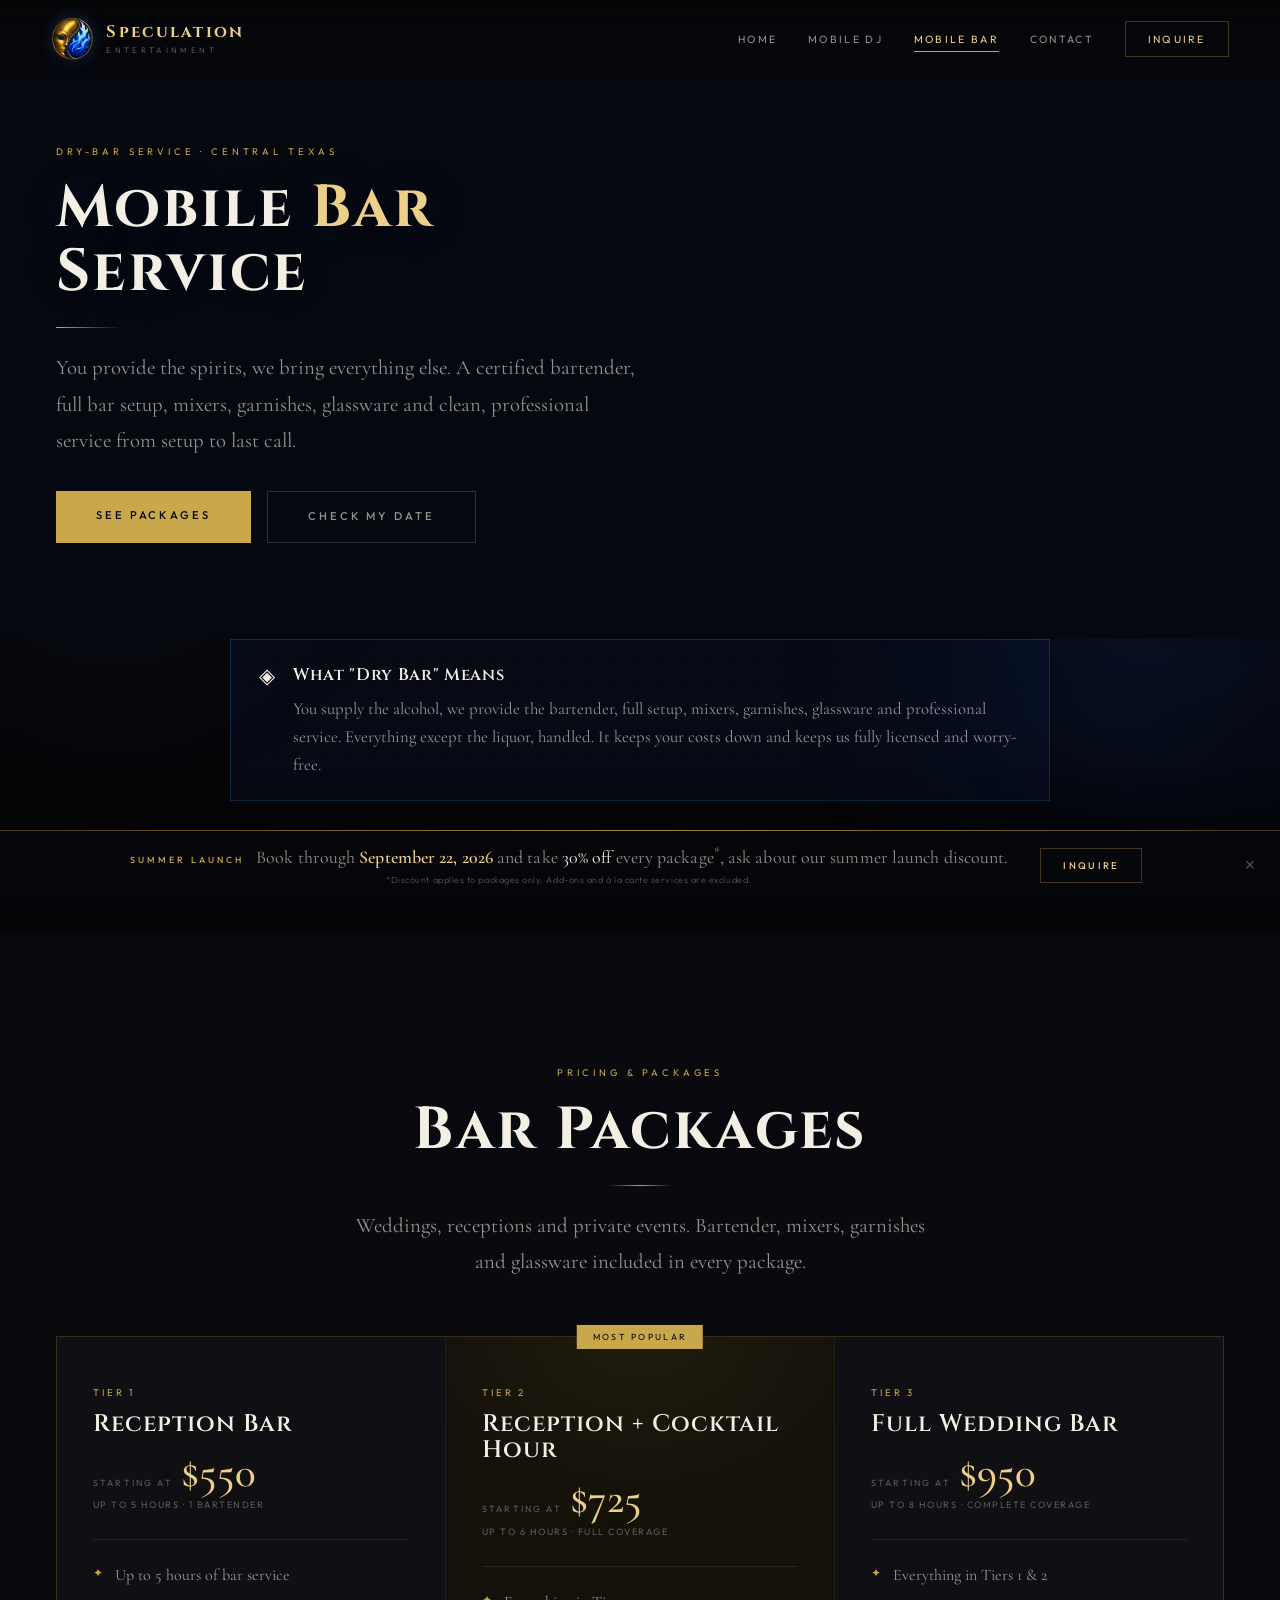
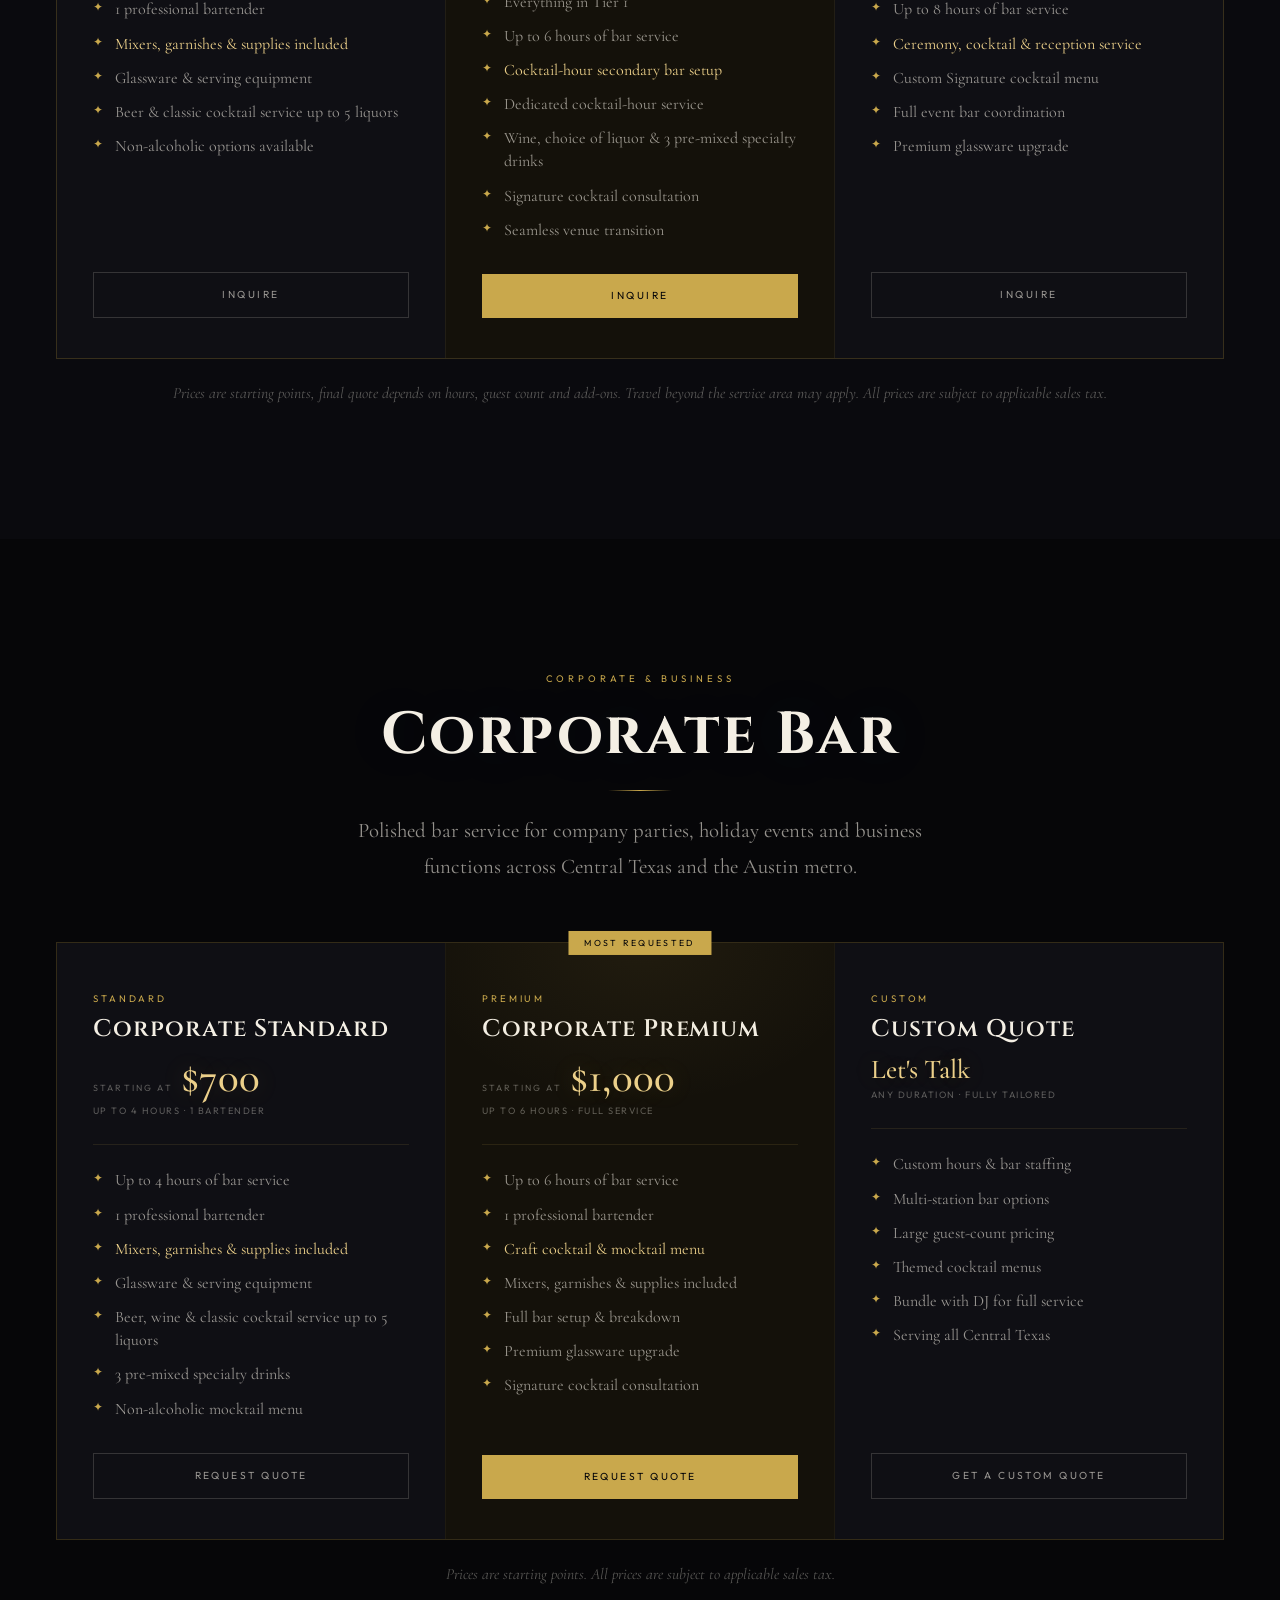
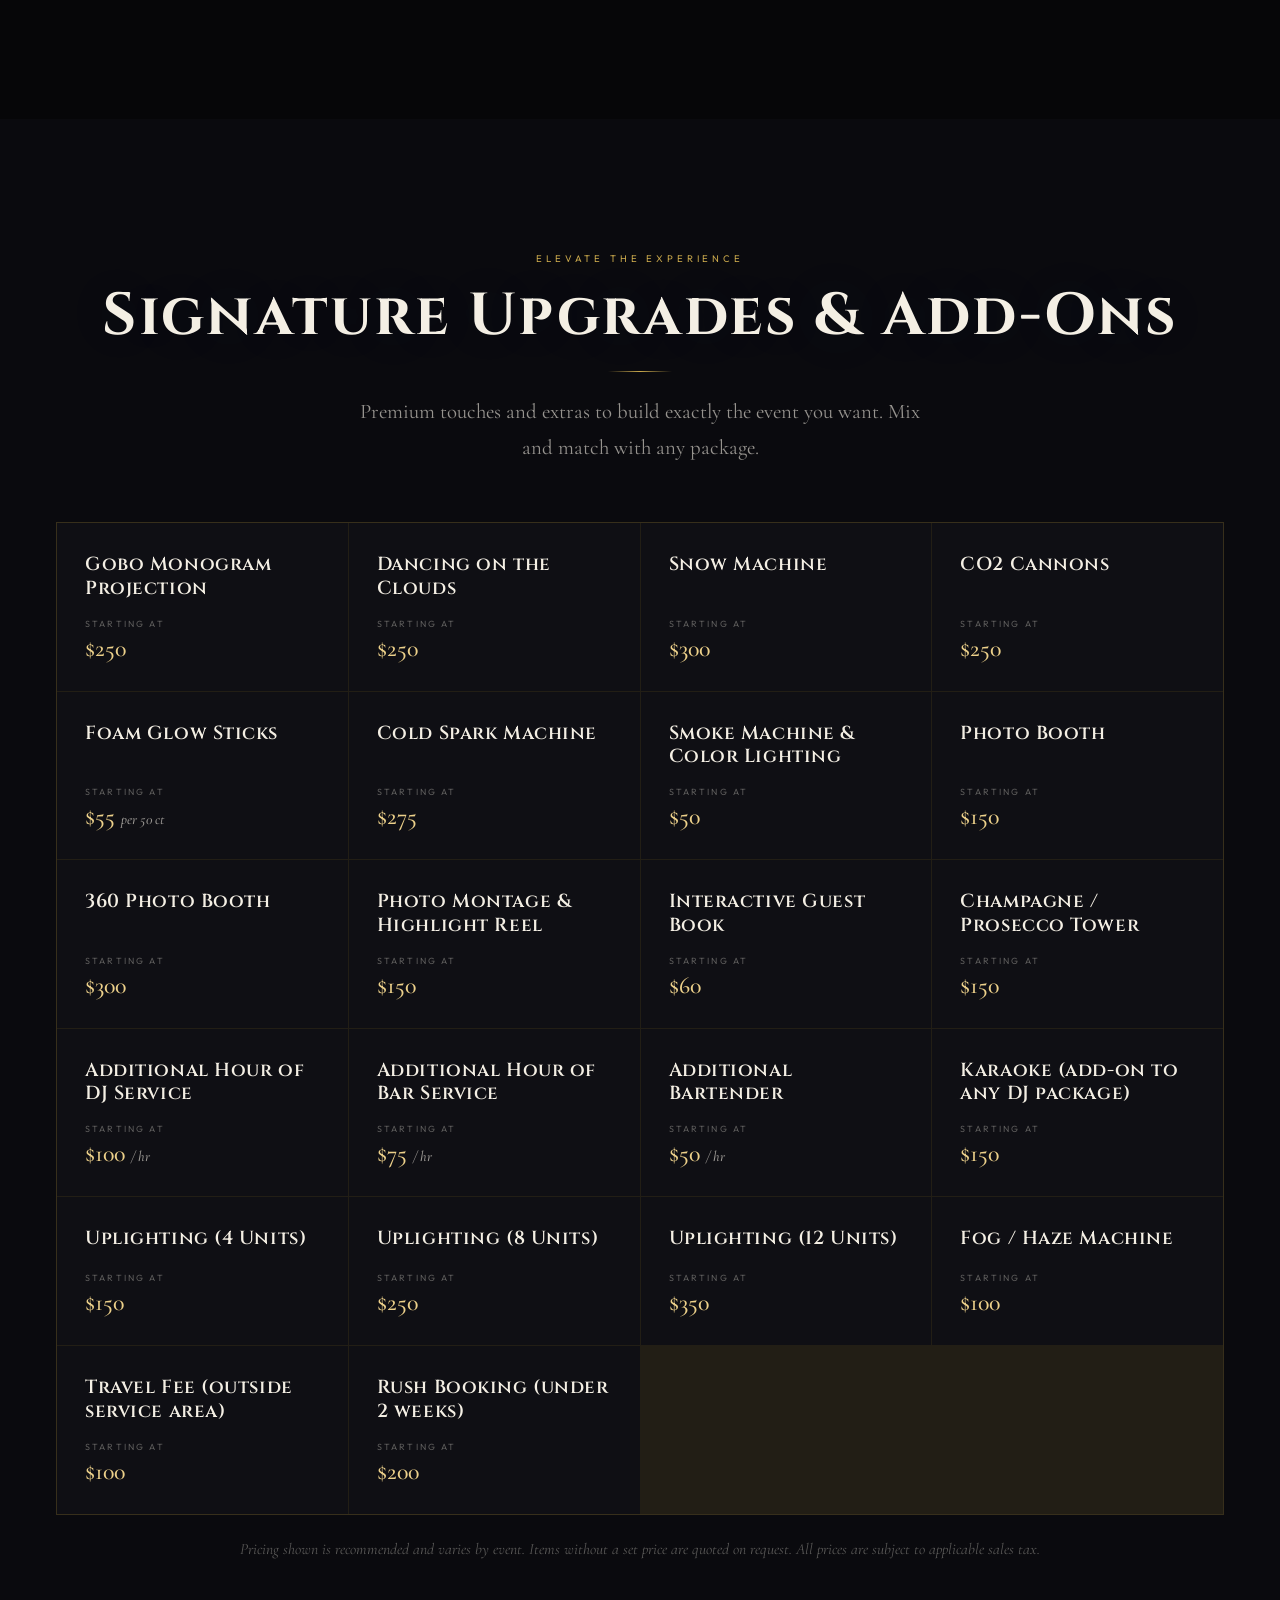
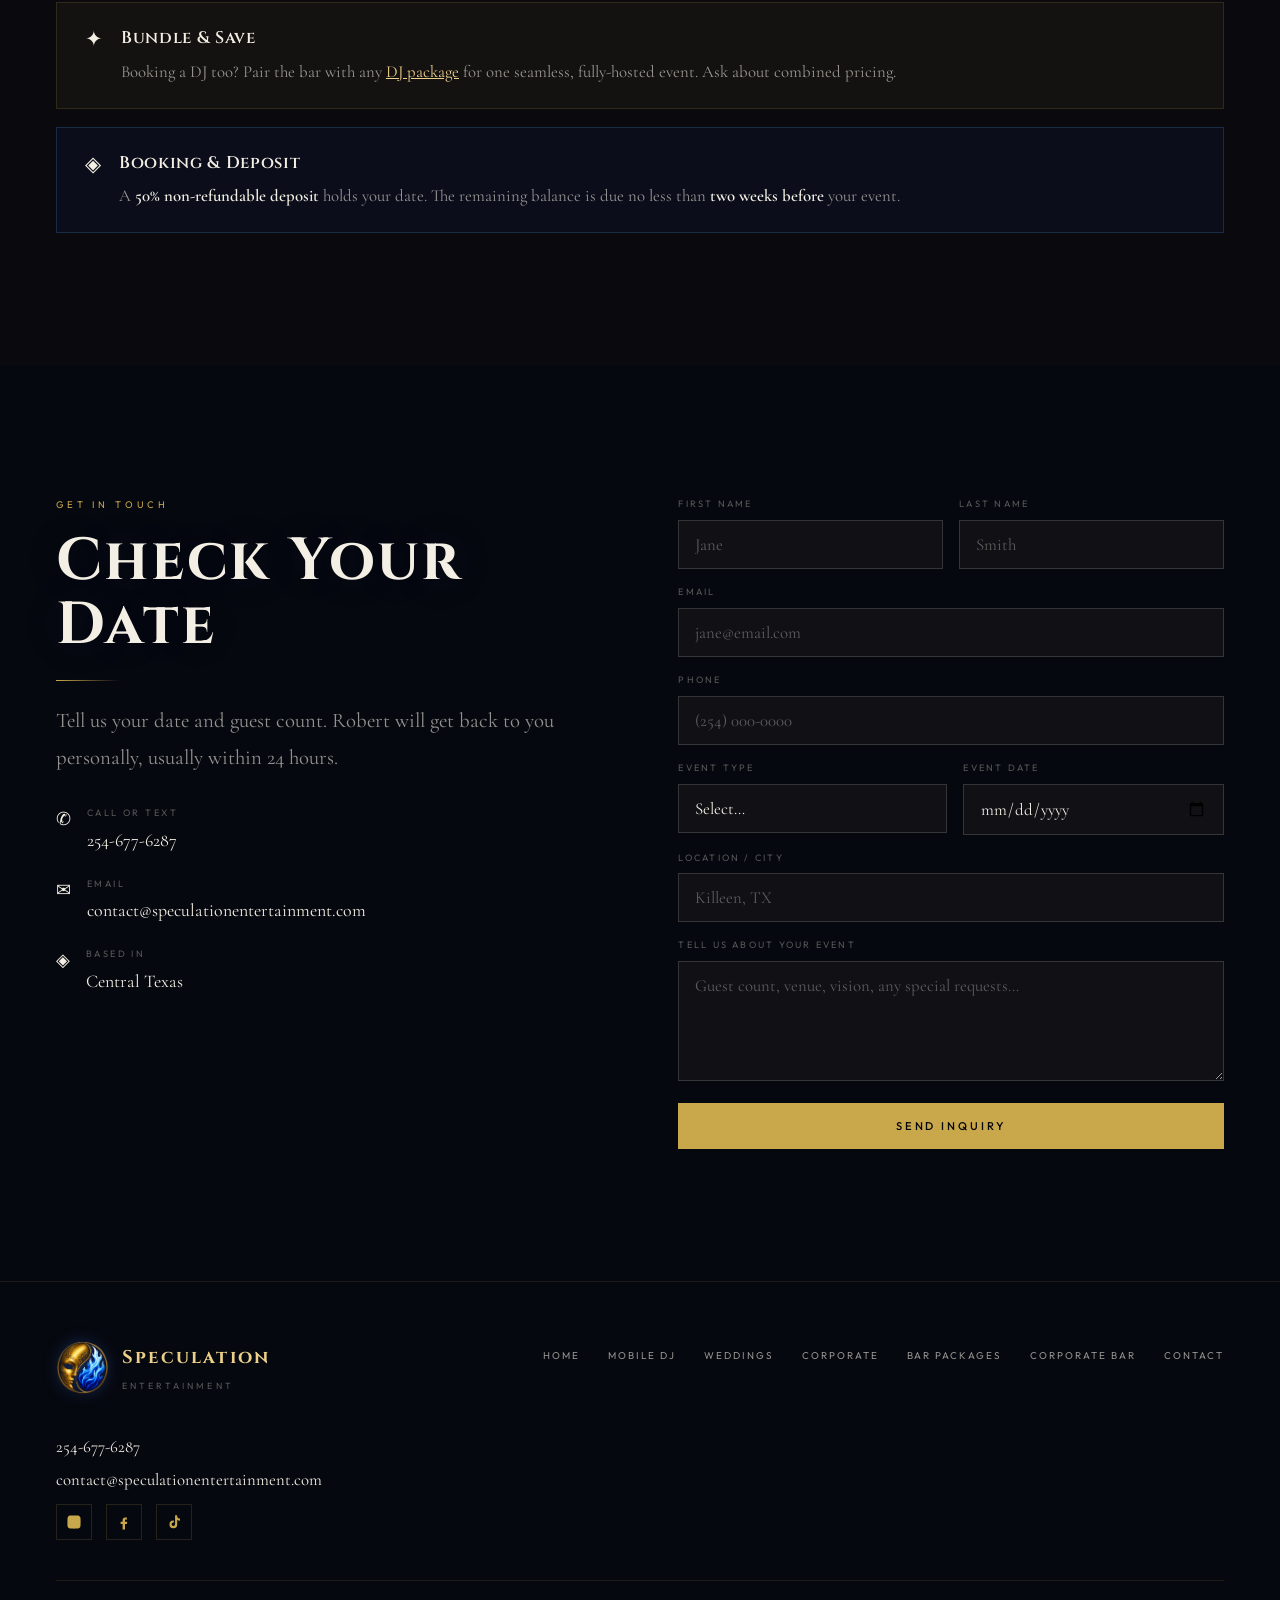
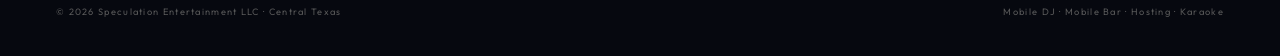
==== commit 741b74eb: "Revise bar package descriptions in bar.html Updated the bar package descriptions to remove 'setup' a" ====
--- a/bar.html
+++ b/bar.html
@@ -70,7 +70,7 @@
           <span class="eyebrow reveal">Pricing &amp; Packages</span>
           <h2 class="display-title reveal">Bar Packages</h2>
           <div class="rule rule--c reveal"></div>
-          <p class="lede reveal">Weddings, receptions and private events. Bartender, setup, mixers, garnishes, glassware and breakdown included in every package.</p>
+          <p class="lede reveal">Weddings, receptions and private events. Bartender, mixers, garnishes and glassware included in every package.</p>
         </div>
         <div class="pkg-grid" id="bar-packages"></div>
         <p class="note center">Prices are starting points, final quote depends on hours, guest count and add-ons. Travel beyond the service area may apply. All prices are subject to applicable sales tax.</p>
@@ -220,7 +220,7 @@
     /* ---- WEDDING / EVENT BAR ---- */
     renderPackages('bar-packages', [
       { tier: 'Tier 1', name: 'Reception Bar', price: 550, hours: 'Up to 5 hours · 1 Bartender',
-        features: ['Up to 5 hours of bar service','1 professional bartender',{text:'Mixers, garnishes & supplies included',hl:true},'Full bar setup & breakdown','Glassware & serving equipment','Beer & classic cocktail service up to 5 liquors','Non-alcoholic options available'] },
+        features: ['Up to 5 hours of bar service','1 professional bartender',{text:'Mixers, garnishes & supplies included',hl:true},'Glassware & serving equipment','Beer & classic cocktail service up to 5 liquors','Non-alcoholic options available'] },
       { tier: 'Tier 2', name: 'Reception + Cocktail Hour', price: 725, hours: 'Up to 6 hours · Full Coverage', featured: true, badge: 'Most Popular',
         features: ['Everything in Tier 1','Up to 6 hours of bar service',{text:'Cocktail-hour secondary bar setup',hl:true},'Dedicated cocktail-hour service','Wine, choice of liquor & 3 pre-mixed specialty drinks','Signature cocktail consultation','Seamless venue transition'] },
       { tier: 'Tier 3', name: 'Full Wedding Bar', price: 950, hours: 'Up to 8 hours · Complete Coverage',
@@ -230,7 +230,7 @@
     /* ---- CORPORATE BAR ---- */
     renderPackages('corporate-bar-packages', [
       { tier: 'Standard', name: 'Corporate Standard', price: 700, hours: 'Up to 4 hours · 1 Bartender', cta: 'Request Quote',
-        features: ['Up to 4 hours of bar service','1 professional bartender',{text:'Mixers, garnishes & supplies included',hl:true},'Full bar setup & breakdown','Glassware & serving equipment','Beer, wine & classic cocktail service up to 5 liquors','3 pre-mixed specialty drinks','Non-alcoholic mocktail menu'] },
+        features: ['Up to 4 hours of bar service','1 professional bartender',{text:'Mixers, garnishes & supplies included',hl:true},'Glassware & serving equipment','Beer, wine & classic cocktail service up to 5 liquors','3 pre-mixed specialty drinks','Non-alcoholic mocktail menu'] },
       { tier: 'Premium', name: 'Corporate Premium', price: 1000, hours: 'Up to 6 hours · Full Service', featured: true, badge: 'Most Requested', cta: 'Request Quote',
         features: ['Up to 6 hours of bar service','1 professional bartender',{text:'Craft cocktail & mocktail menu',hl:true},'Mixers, garnishes & supplies included','Full bar setup & breakdown','Premium glassware upgrade','Signature cocktail consultation'] },
       { tier: 'Custom', name: 'Custom Quote', price: "Let's Talk", hours: 'Any duration · Fully tailored', cta: 'Get a Custom Quote',
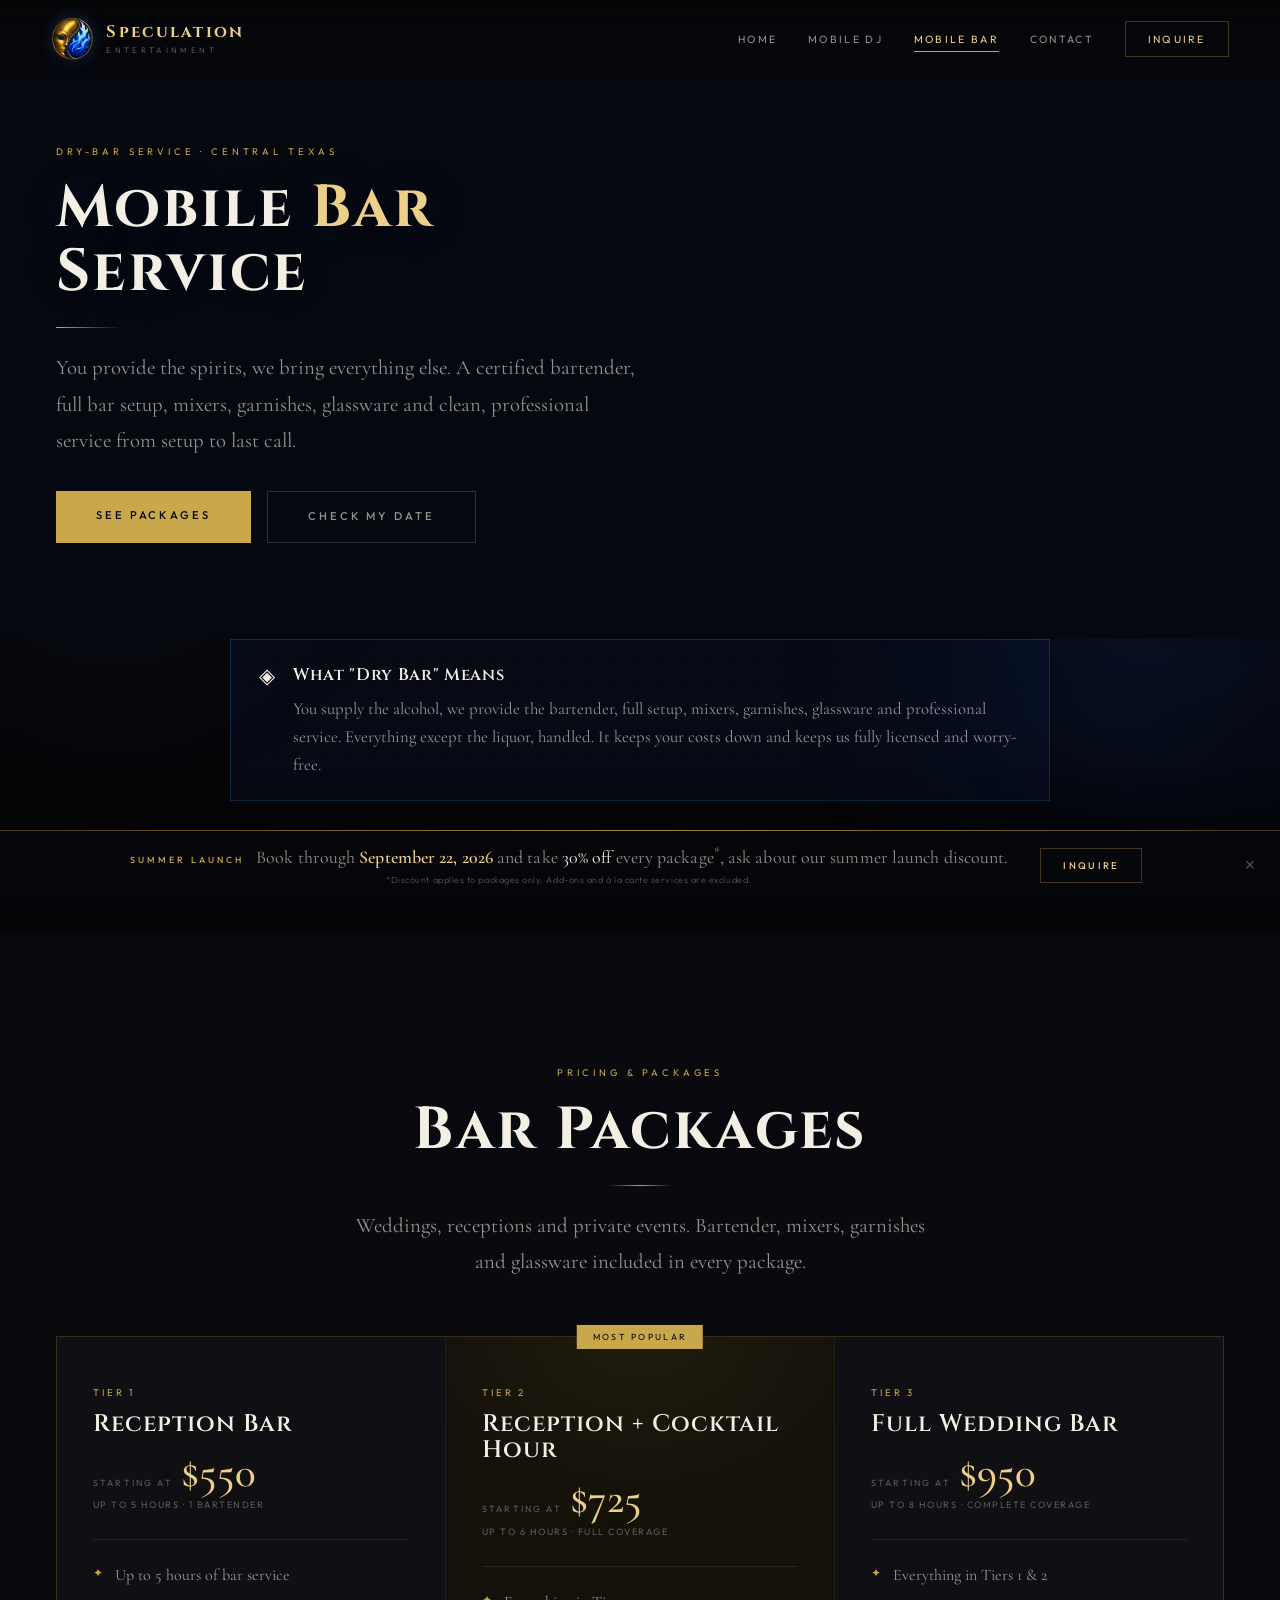
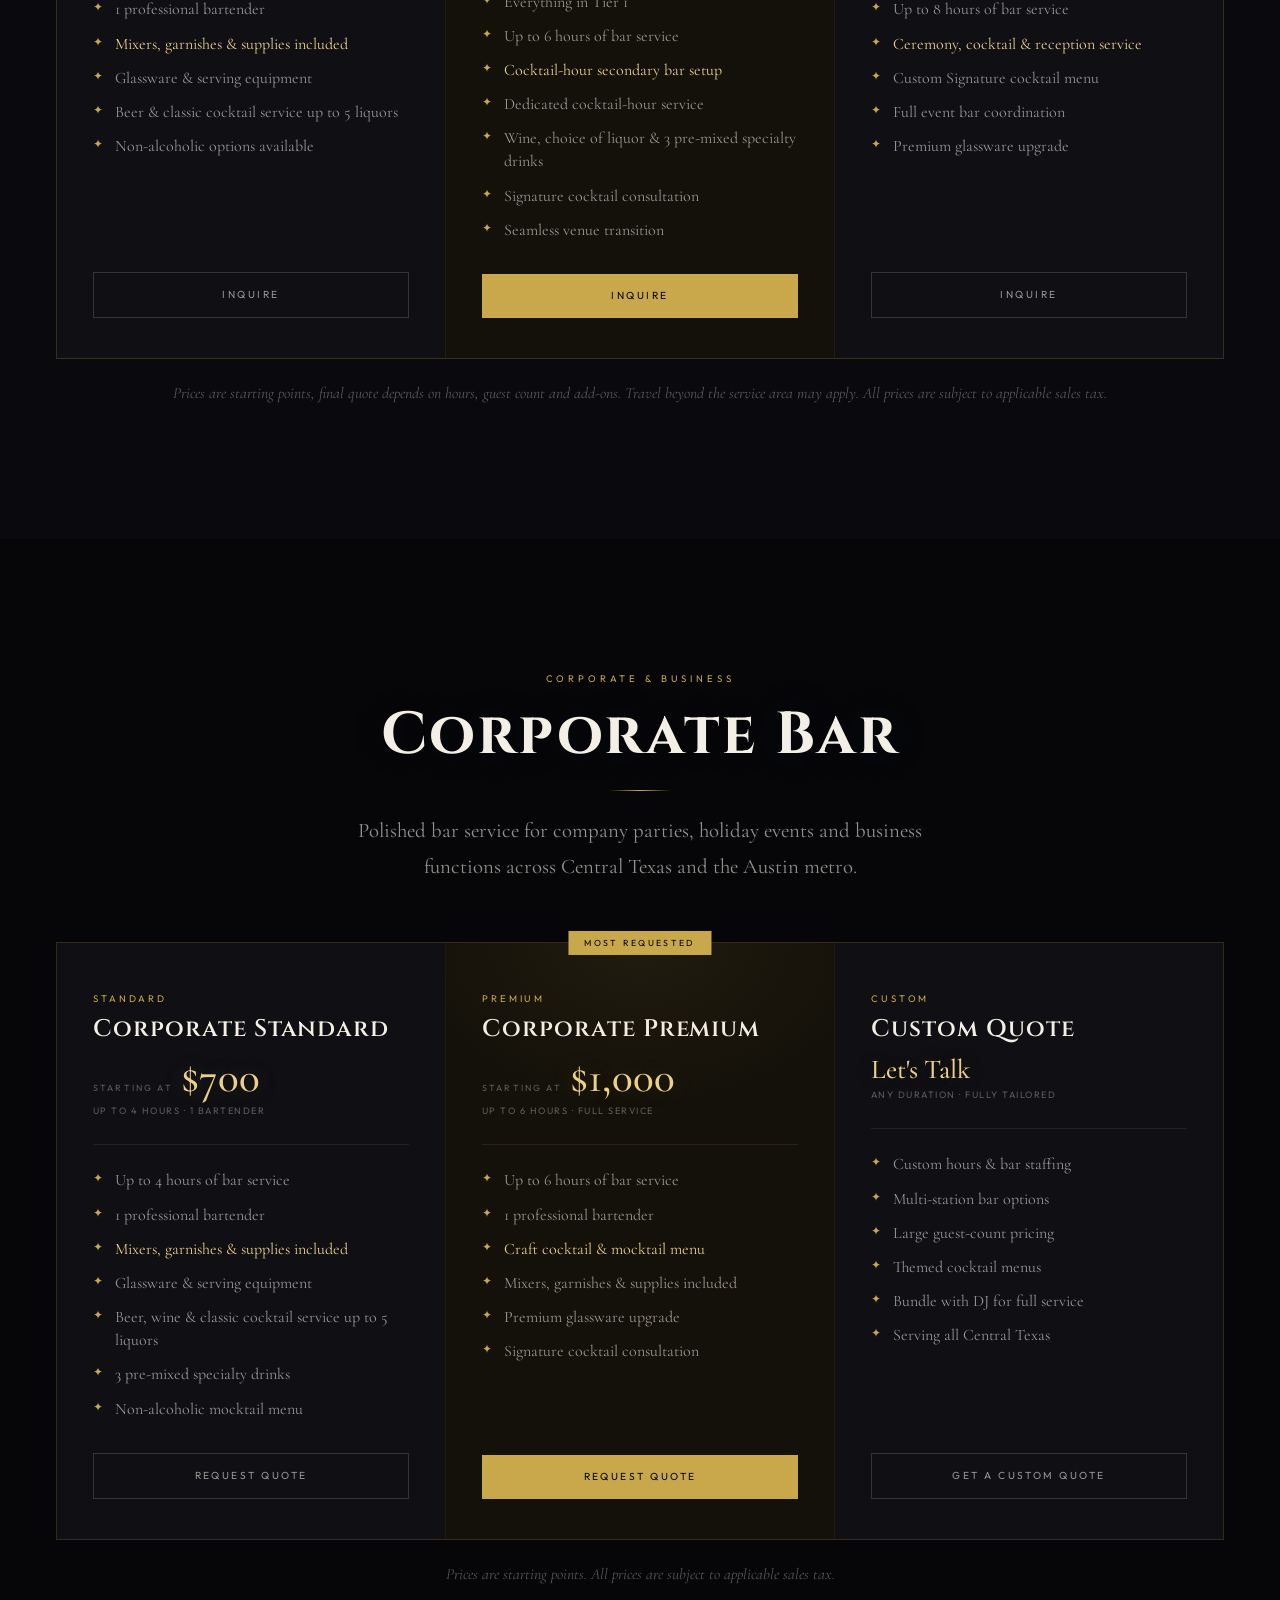
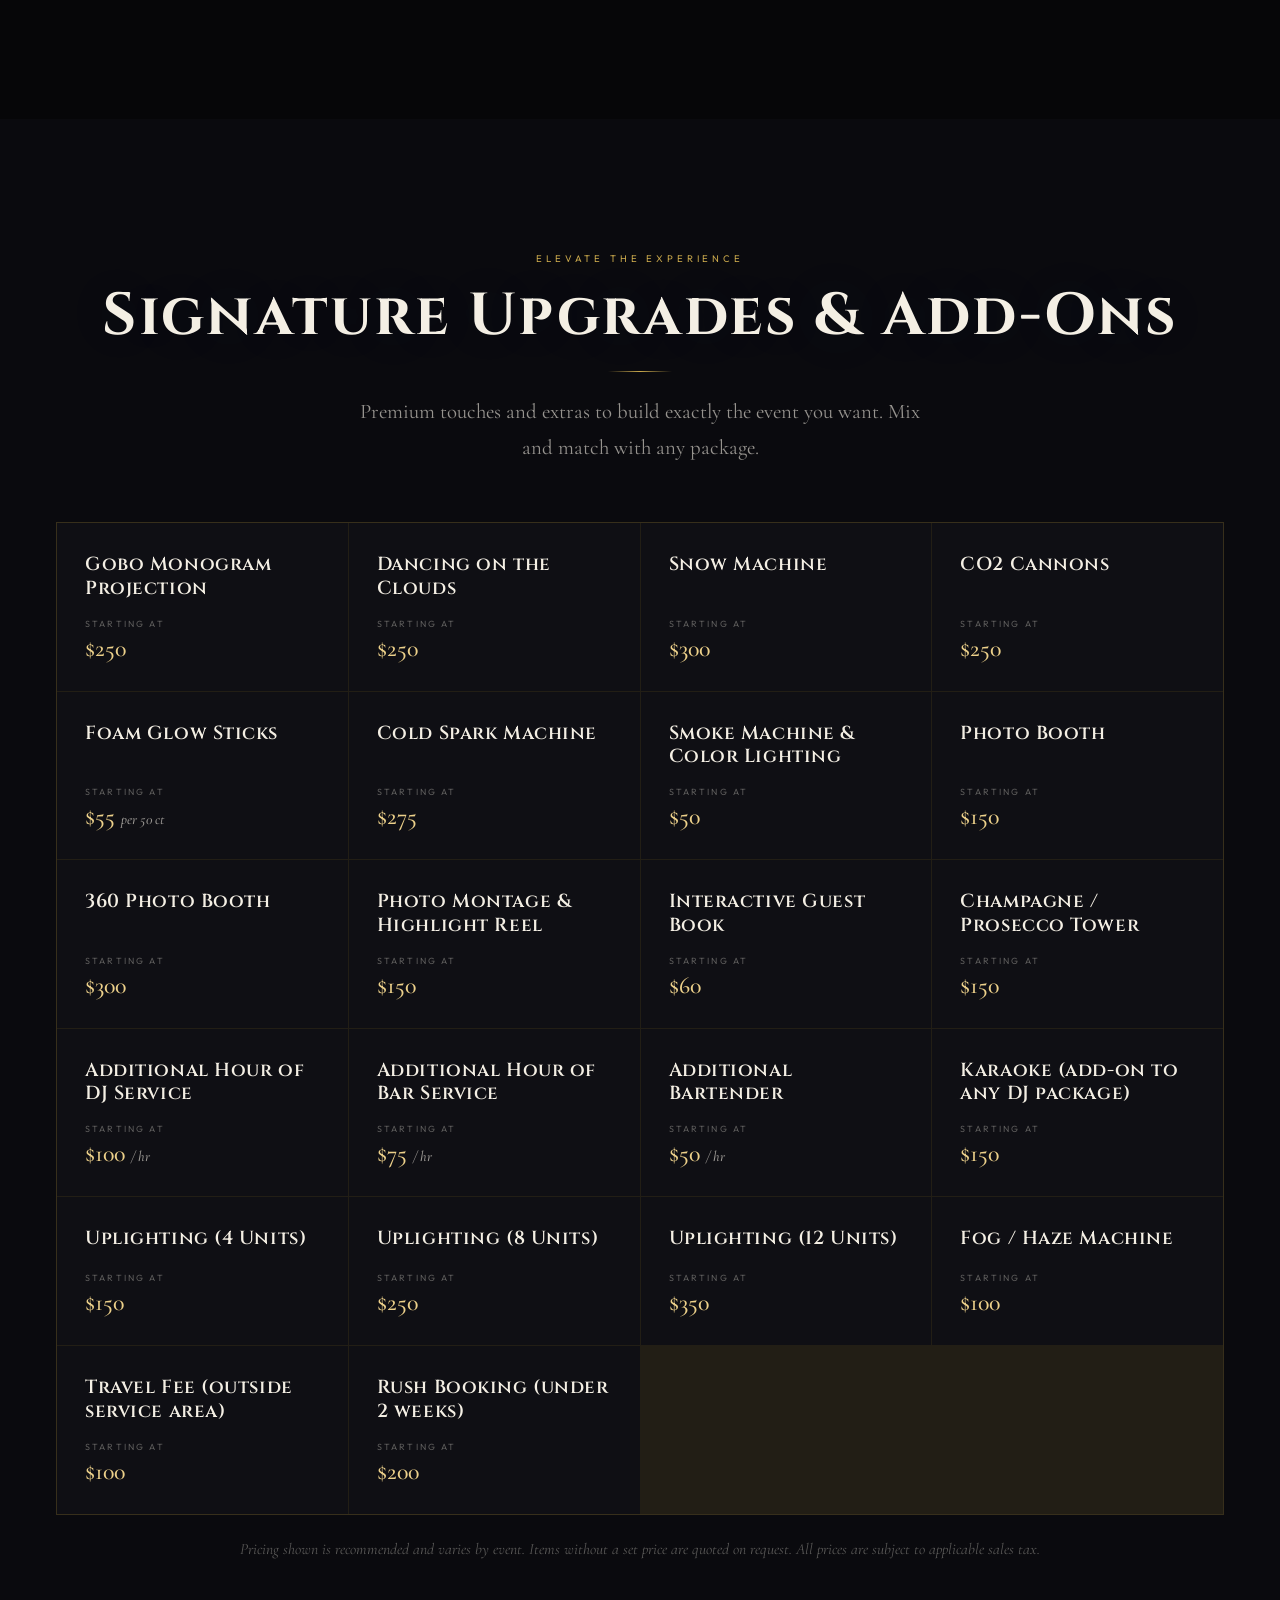
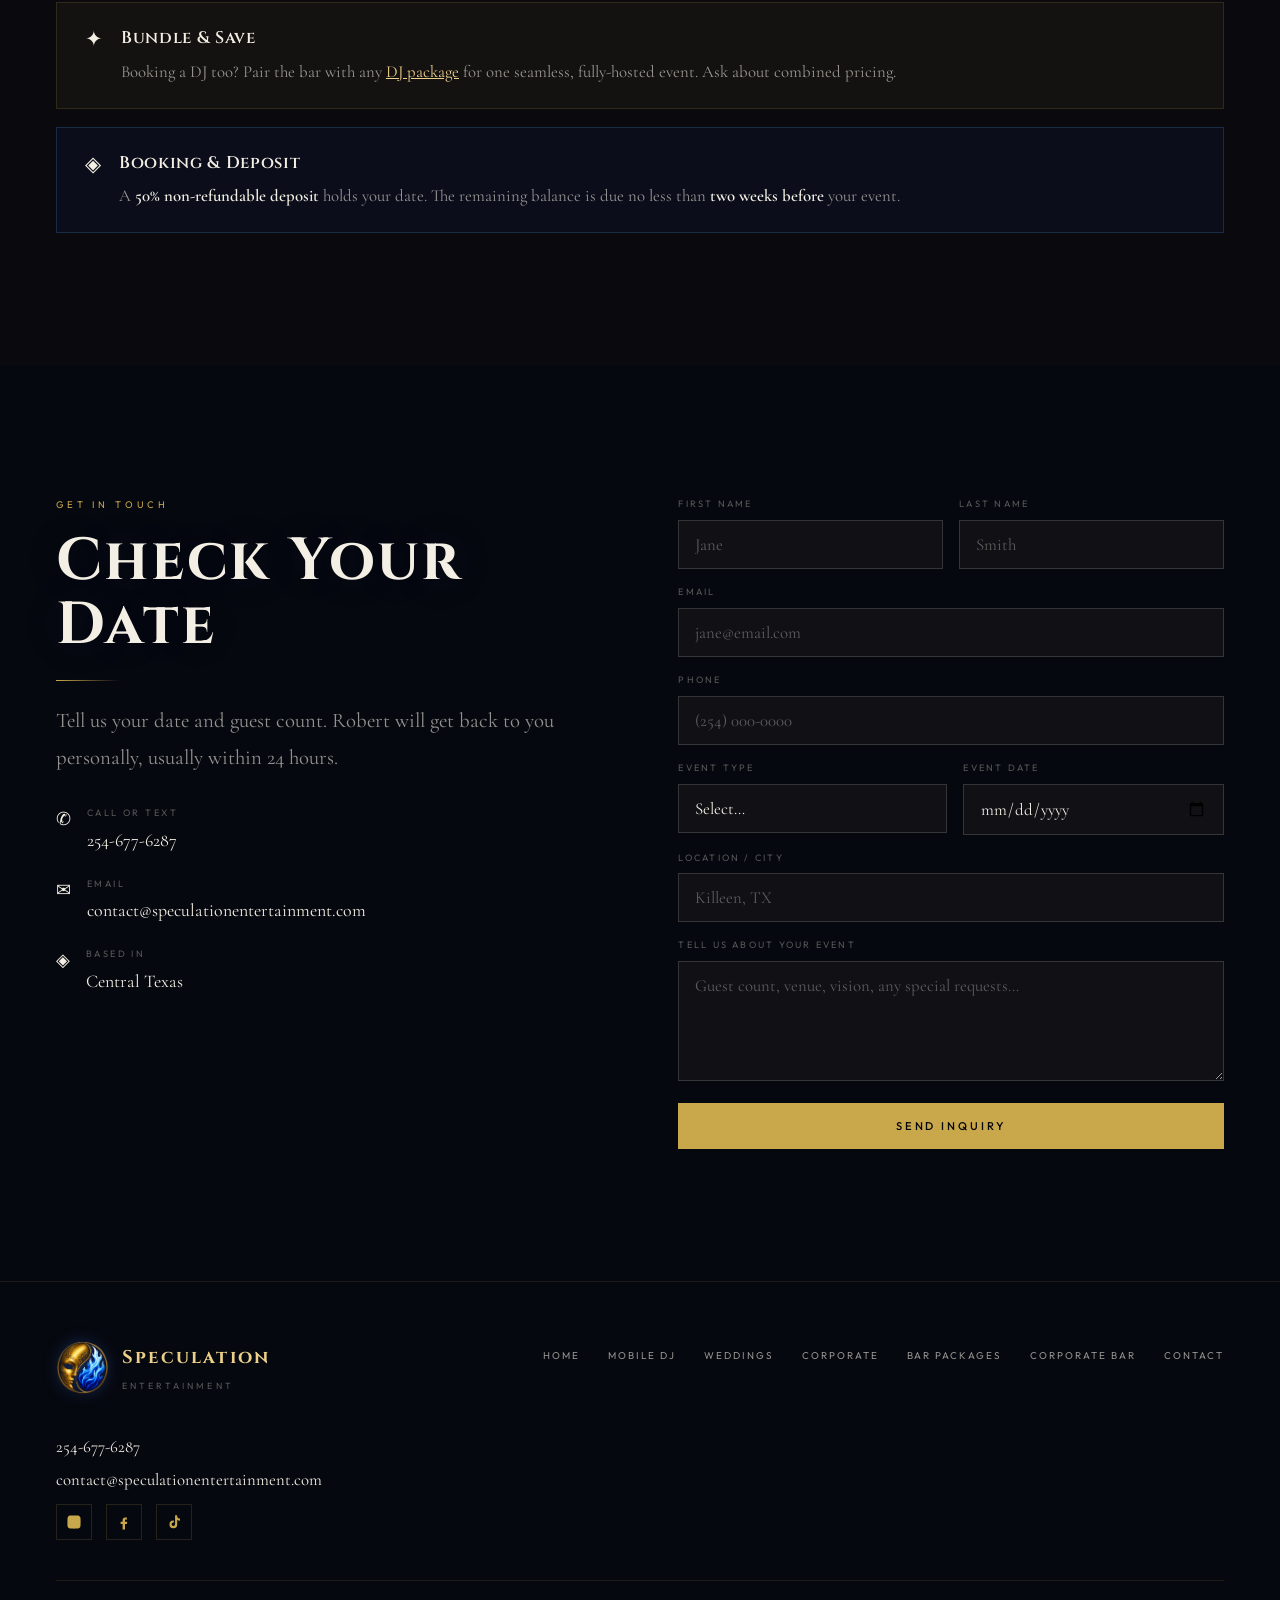
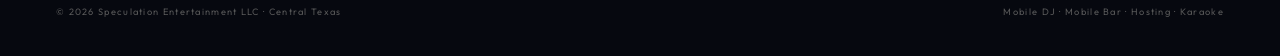
==== commit b41c1ad9: "Fix feature list formatting for Premium tier" ====
--- a/bar.html
+++ b/bar.html
@@ -232,7 +232,7 @@
       { tier: 'Standard', name: 'Corporate Standard', price: 700, hours: 'Up to 4 hours · 1 Bartender', cta: 'Request Quote',
         features: ['Up to 4 hours of bar service','1 professional bartender',{text:'Mixers, garnishes & supplies included',hl:true},'Glassware & serving equipment','Beer, wine & classic cocktail service up to 5 liquors','3 pre-mixed specialty drinks','Non-alcoholic mocktail menu'] },
       { tier: 'Premium', name: 'Corporate Premium', price: 1000, hours: 'Up to 6 hours · Full Service', featured: true, badge: 'Most Requested', cta: 'Request Quote',
-        features: ['Up to 6 hours of bar service','1 professional bartender',{text:'Craft cocktail & mocktail menu',hl:true},'Mixers, garnishes & supplies included','Full bar setup & breakdown','Premium glassware upgrade','Signature cocktail consultation'] },
+        features: ['Up to 6 hours of bar service','1 professional bartender',{text:'Craft cocktail & mocktail menu',hl:true},'Mixers, garnishes & supplies included','Premium glassware upgrade','Signature cocktail consultation'] },
       { tier: 'Custom', name: 'Custom Quote', price: "Let's Talk", hours: 'Any duration · Fully tailored', cta: 'Get a Custom Quote',
         features: ['Custom hours & bar staffing','Multi-station bar options','Large guest-count pricing','Themed cocktail menus','Bundle with DJ for full service','Serving all Central Texas'] }
     ]);
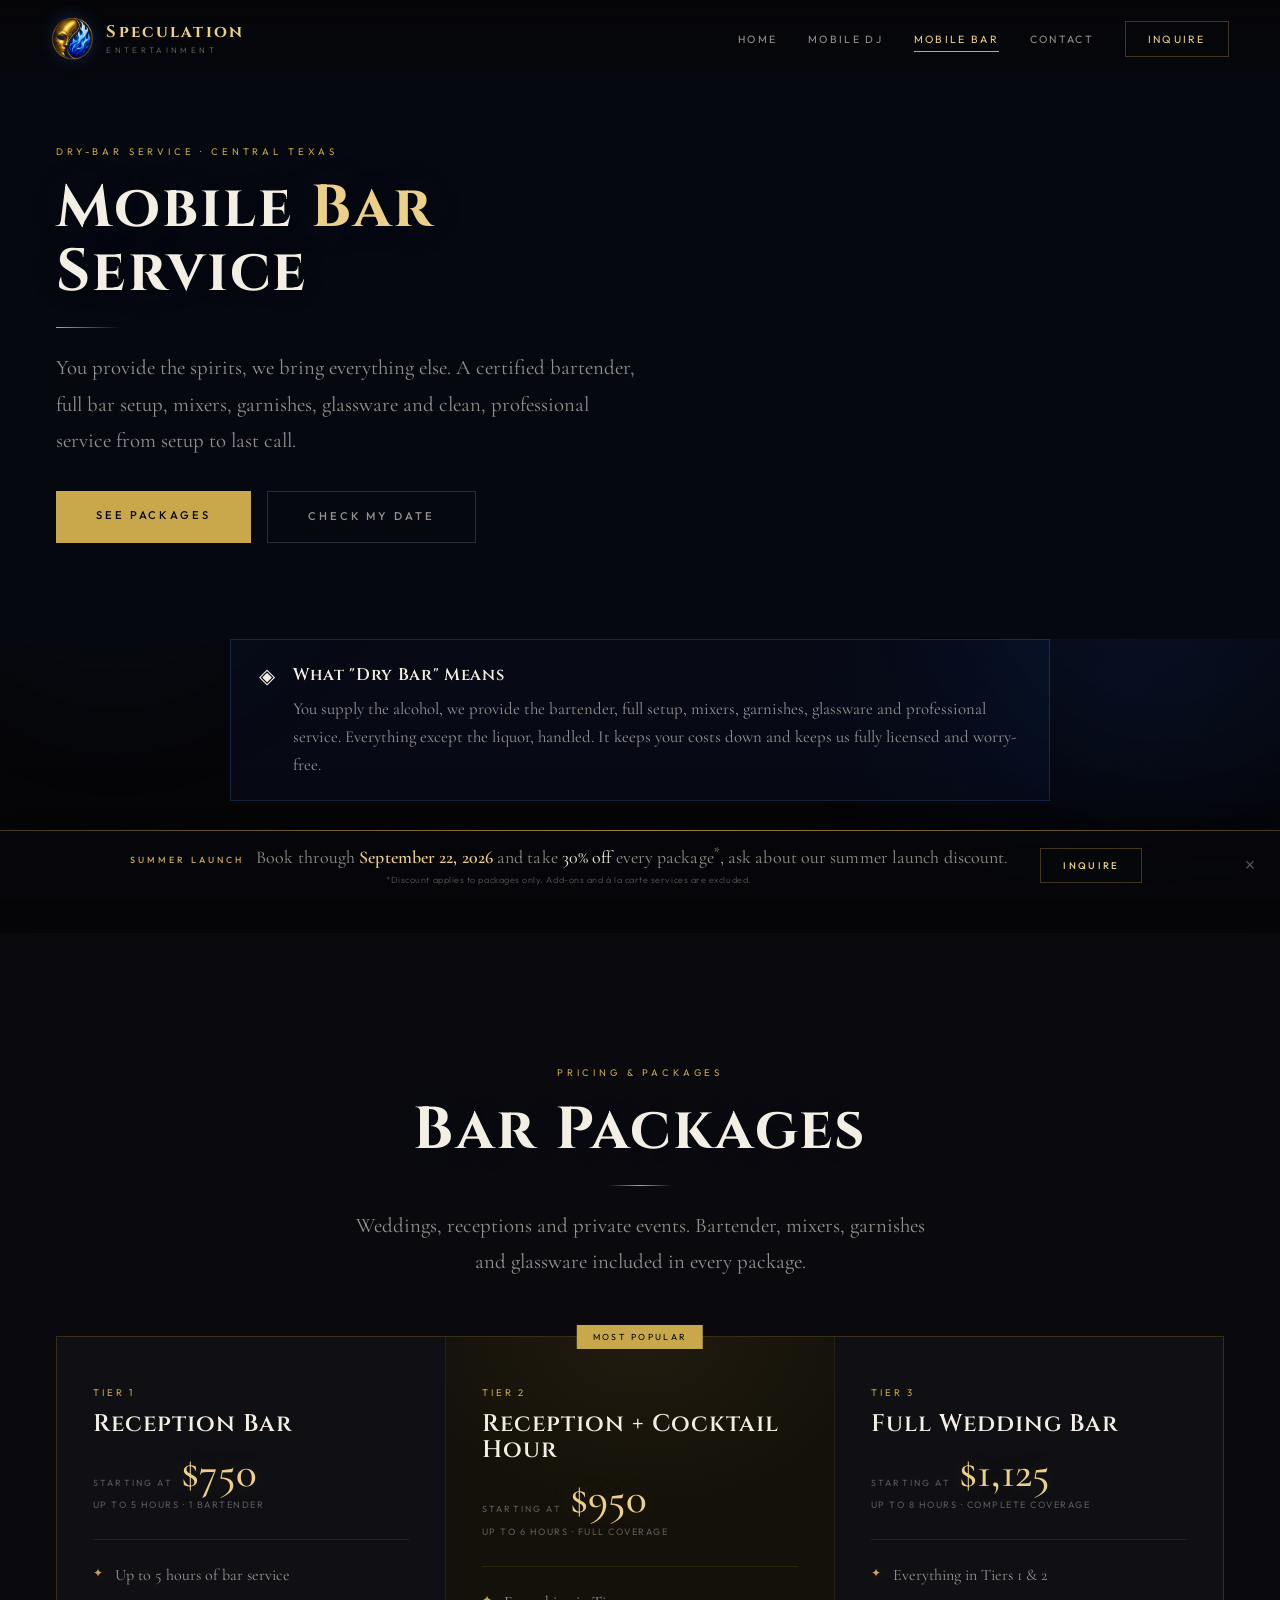
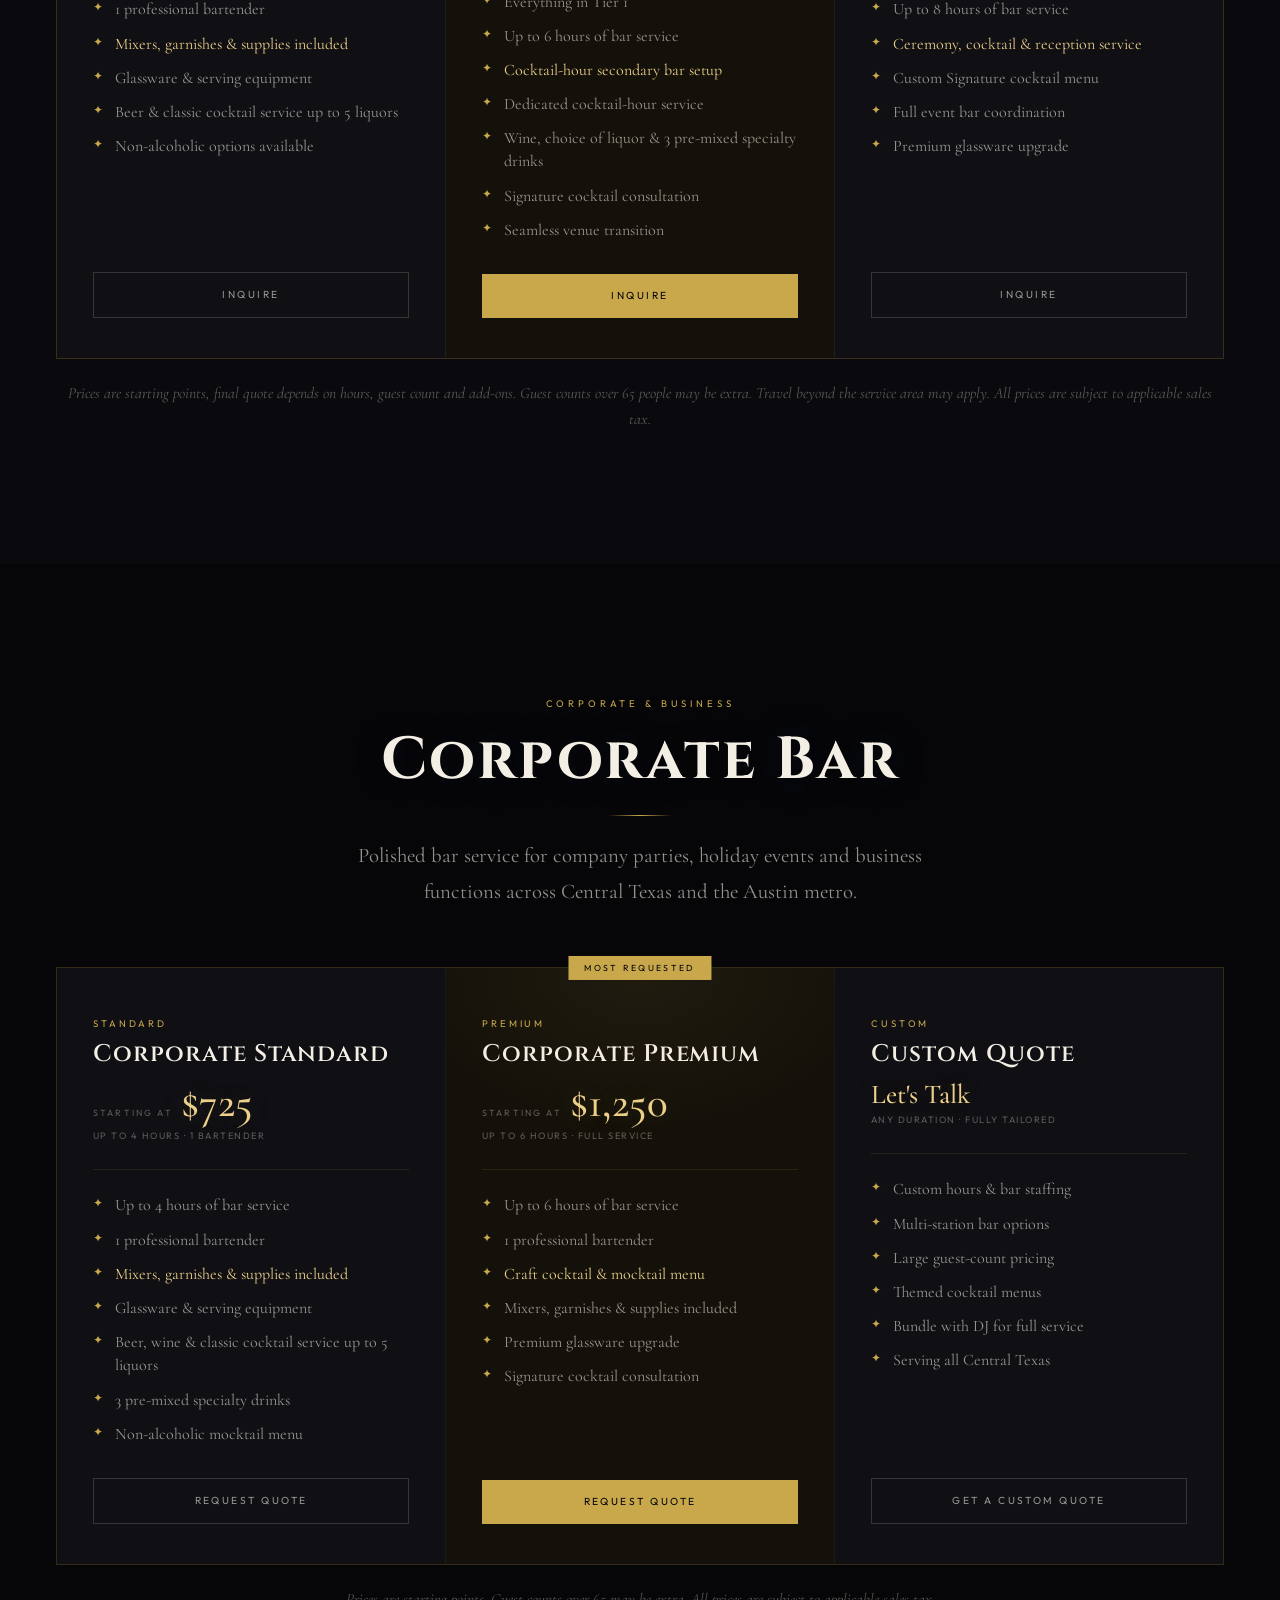
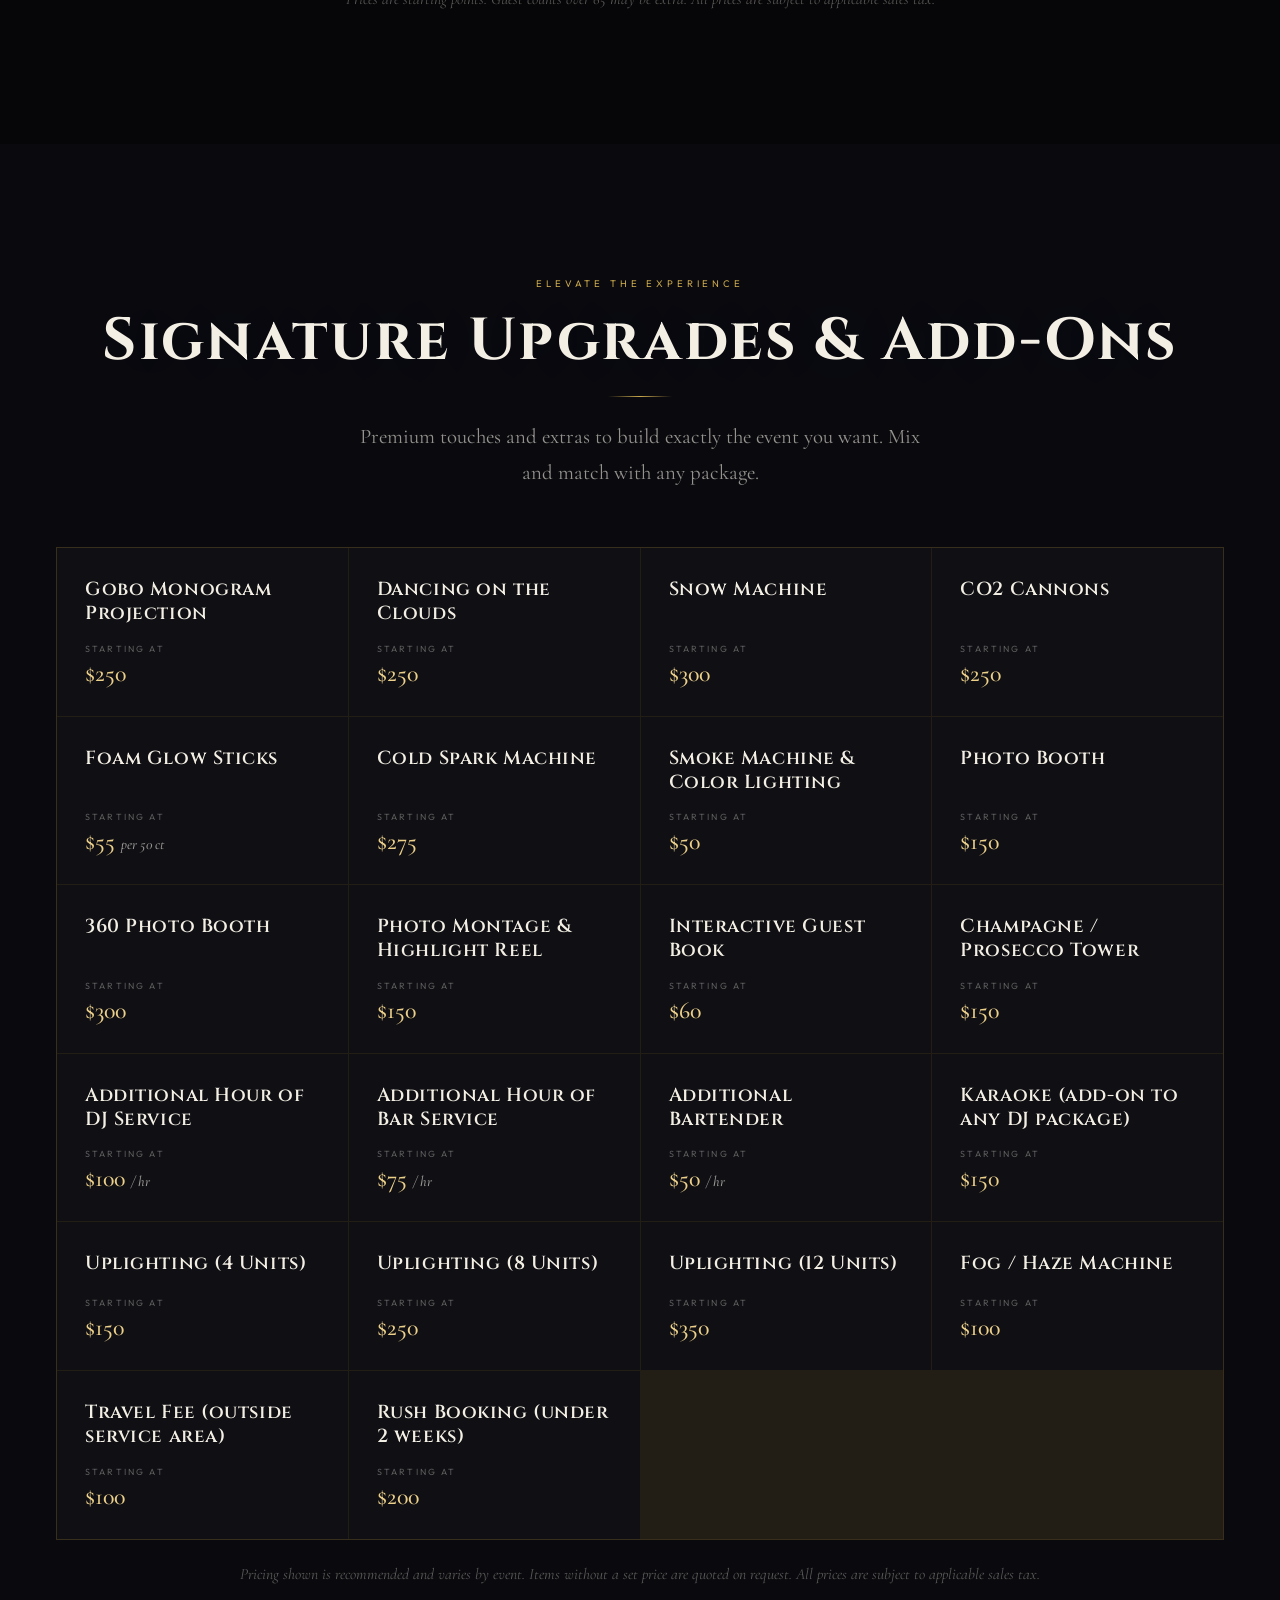
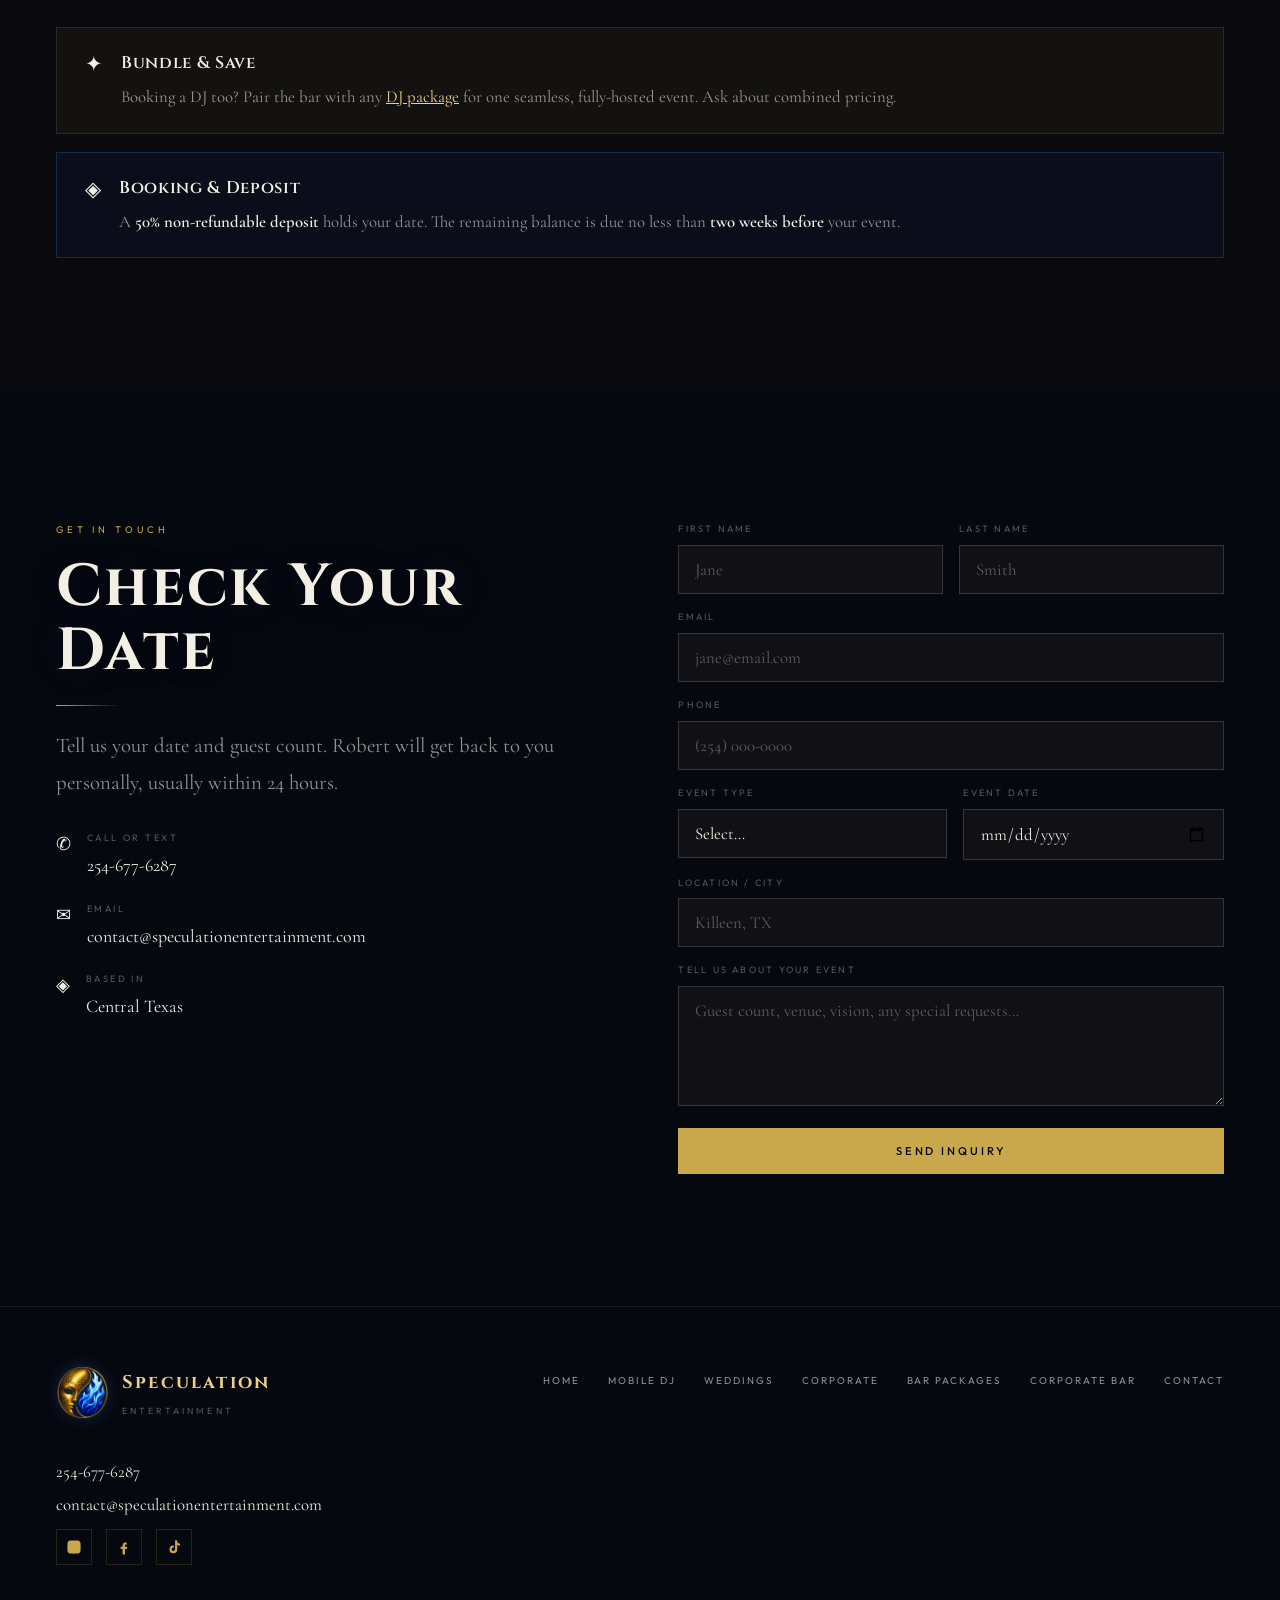
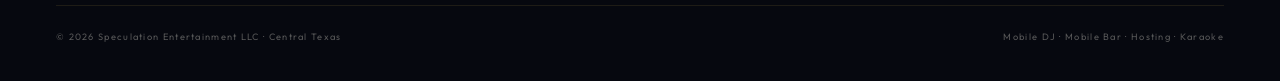
==== commit a4d8fcba: "Update bar package prices and details" ====
--- a/bar.html
+++ b/bar.html
@@ -73,7 +73,7 @@
           <p class="lede reveal">Weddings, receptions and private events. Bartender, mixers, garnishes and glassware included in every package.</p>
         </div>
         <div class="pkg-grid" id="bar-packages"></div>
-        <p class="note center">Prices are starting points, final quote depends on hours, guest count and add-ons. Travel beyond the service area may apply. All prices are subject to applicable sales tax.</p>
+        <p class="note center">Prices are starting points, final quote depends on hours, guest count and add-ons. Guest counts over 65 people may be extra. Travel beyond the service area may apply. All prices are subject to applicable sales tax.</p>
       </div>
     </section>
 
@@ -87,7 +87,7 @@
           <p class="lede reveal">Polished bar service for company parties, holiday events and business functions across Central Texas and the Austin metro.</p>
         </div>
         <div class="pkg-grid" id="corporate-bar-packages"></div>
-        <p class="note center">Prices are starting points. All prices are subject to applicable sales tax.</p>
+        <p class="note center">Prices are starting points. Guest counts over 65 may be extra. All prices are subject to applicable sales tax.</p>
       </div>
     </section>
 
@@ -219,19 +219,19 @@
   <script>
     /* ---- WEDDING / EVENT BAR ---- */
     renderPackages('bar-packages', [
-      { tier: 'Tier 1', name: 'Reception Bar', price: 550, hours: 'Up to 5 hours · 1 Bartender',
+      { tier: 'Tier 1', name: 'Reception Bar', price: 750, hours: 'Up to 5 hours · 1 Bartender',
         features: ['Up to 5 hours of bar service','1 professional bartender',{text:'Mixers, garnishes & supplies included',hl:true},'Glassware & serving equipment','Beer & classic cocktail service up to 5 liquors','Non-alcoholic options available'] },
-      { tier: 'Tier 2', name: 'Reception + Cocktail Hour', price: 725, hours: 'Up to 6 hours · Full Coverage', featured: true, badge: 'Most Popular',
+      { tier: 'Tier 2', name: 'Reception + Cocktail Hour', price: 950, hours: 'Up to 6 hours · Full Coverage', featured: true, badge: 'Most Popular',
         features: ['Everything in Tier 1','Up to 6 hours of bar service',{text:'Cocktail-hour secondary bar setup',hl:true},'Dedicated cocktail-hour service','Wine, choice of liquor & 3 pre-mixed specialty drinks','Signature cocktail consultation','Seamless venue transition'] },
-      { tier: 'Tier 3', name: 'Full Wedding Bar', price: 950, hours: 'Up to 8 hours · Complete Coverage',
+      { tier: 'Tier 3', name: 'Full Wedding Bar', price: 1125, hours: 'Up to 8 hours · Complete Coverage',
         features: ['Everything in Tiers 1 & 2','Up to 8 hours of bar service',{text:'Ceremony, cocktail & reception service',hl:true},'Custom Signature cocktail menu','Full event bar coordination','Premium glassware upgrade'] }
     ]);
 
     /* ---- CORPORATE BAR ---- */
     renderPackages('corporate-bar-packages', [
-      { tier: 'Standard', name: 'Corporate Standard', price: 700, hours: 'Up to 4 hours · 1 Bartender', cta: 'Request Quote',
+      { tier: 'Standard', name: 'Corporate Standard', price: 725, hours: 'Up to 4 hours · 1 Bartender', cta: 'Request Quote',
         features: ['Up to 4 hours of bar service','1 professional bartender',{text:'Mixers, garnishes & supplies included',hl:true},'Glassware & serving equipment','Beer, wine & classic cocktail service up to 5 liquors','3 pre-mixed specialty drinks','Non-alcoholic mocktail menu'] },
-      { tier: 'Premium', name: 'Corporate Premium', price: 1000, hours: 'Up to 6 hours · Full Service', featured: true, badge: 'Most Requested', cta: 'Request Quote',
+      { tier: 'Premium', name: 'Corporate Premium', price: 1250, hours: 'Up to 6 hours · Full Service', featured: true, badge: 'Most Requested', cta: 'Request Quote',
         features: ['Up to 6 hours of bar service','1 professional bartender',{text:'Craft cocktail & mocktail menu',hl:true},'Mixers, garnishes & supplies included','Premium glassware upgrade','Signature cocktail consultation'] },
       { tier: 'Custom', name: 'Custom Quote', price: "Let's Talk", hours: 'Any duration · Fully tailored', cta: 'Get a Custom Quote',
         features: ['Custom hours & bar staffing','Multi-station bar options','Large guest-count pricing','Themed cocktail menus','Bundle with DJ for full service','Serving all Central Texas'] }
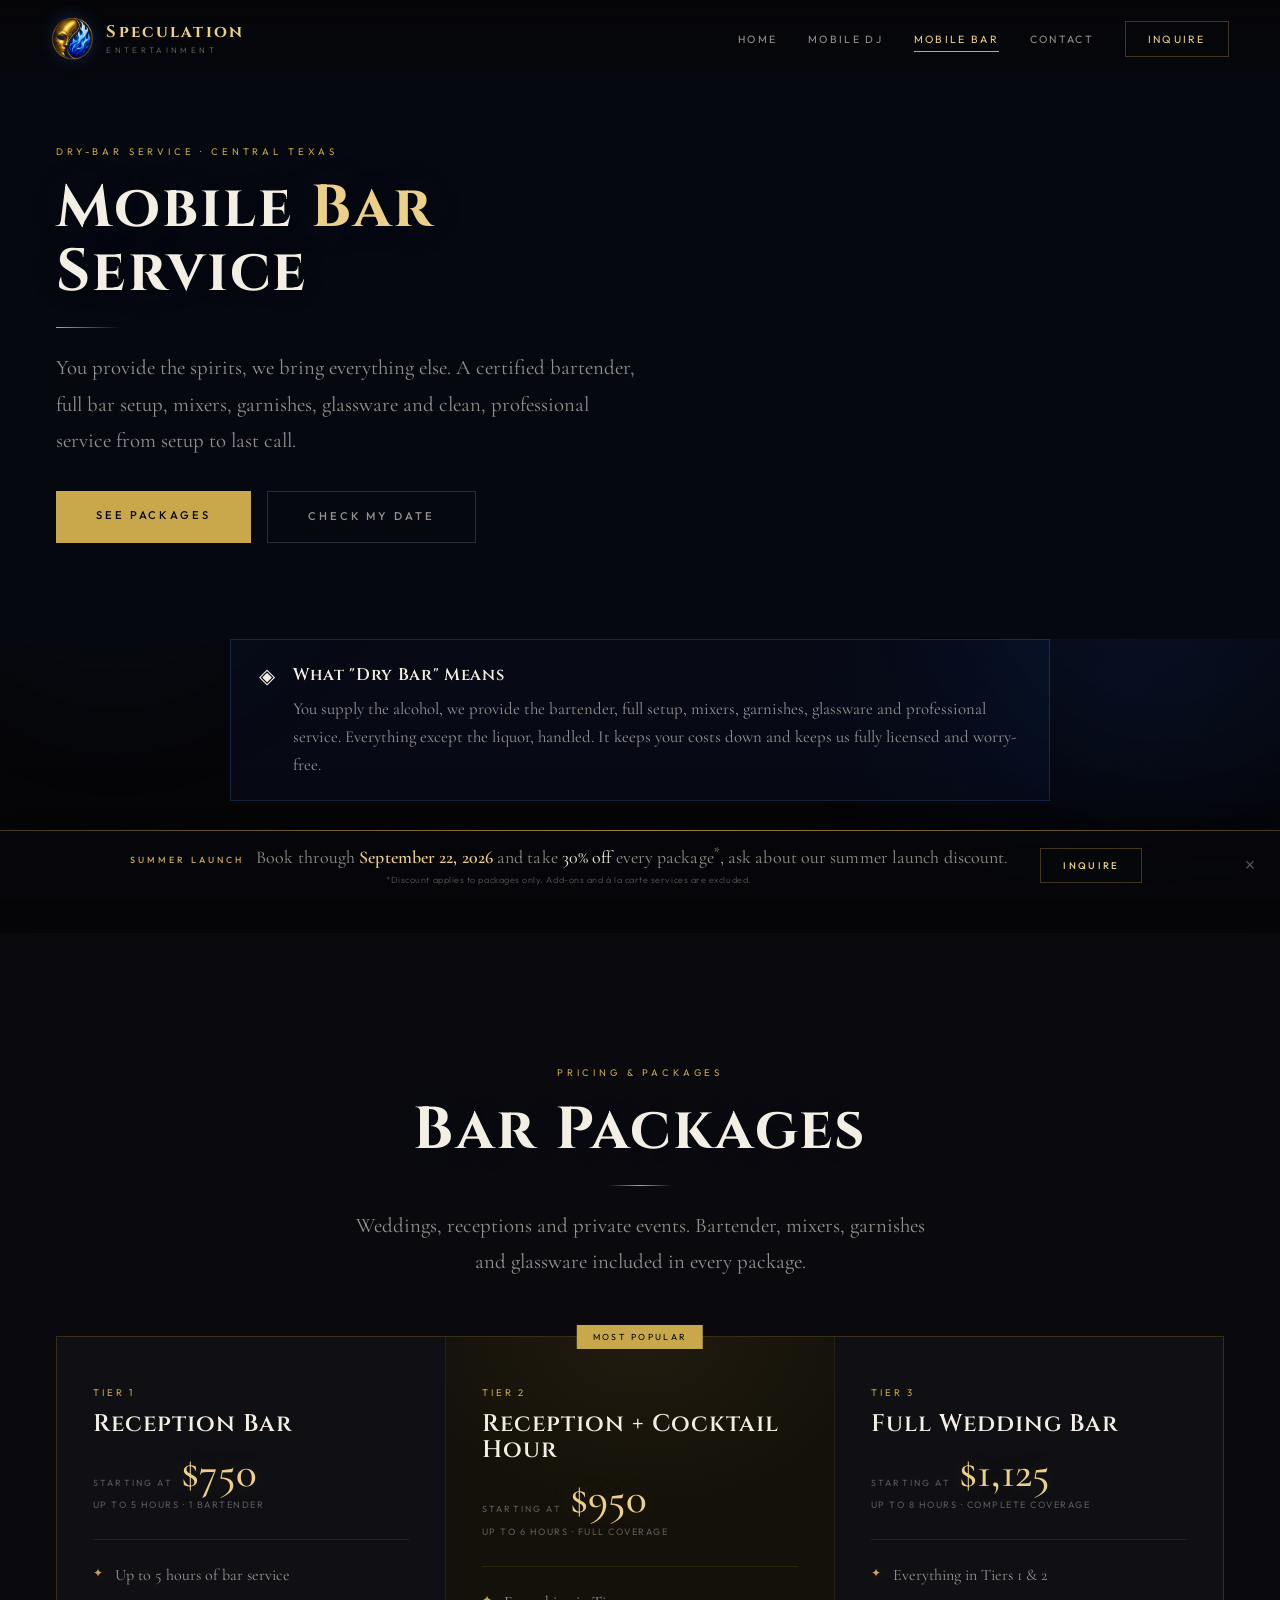
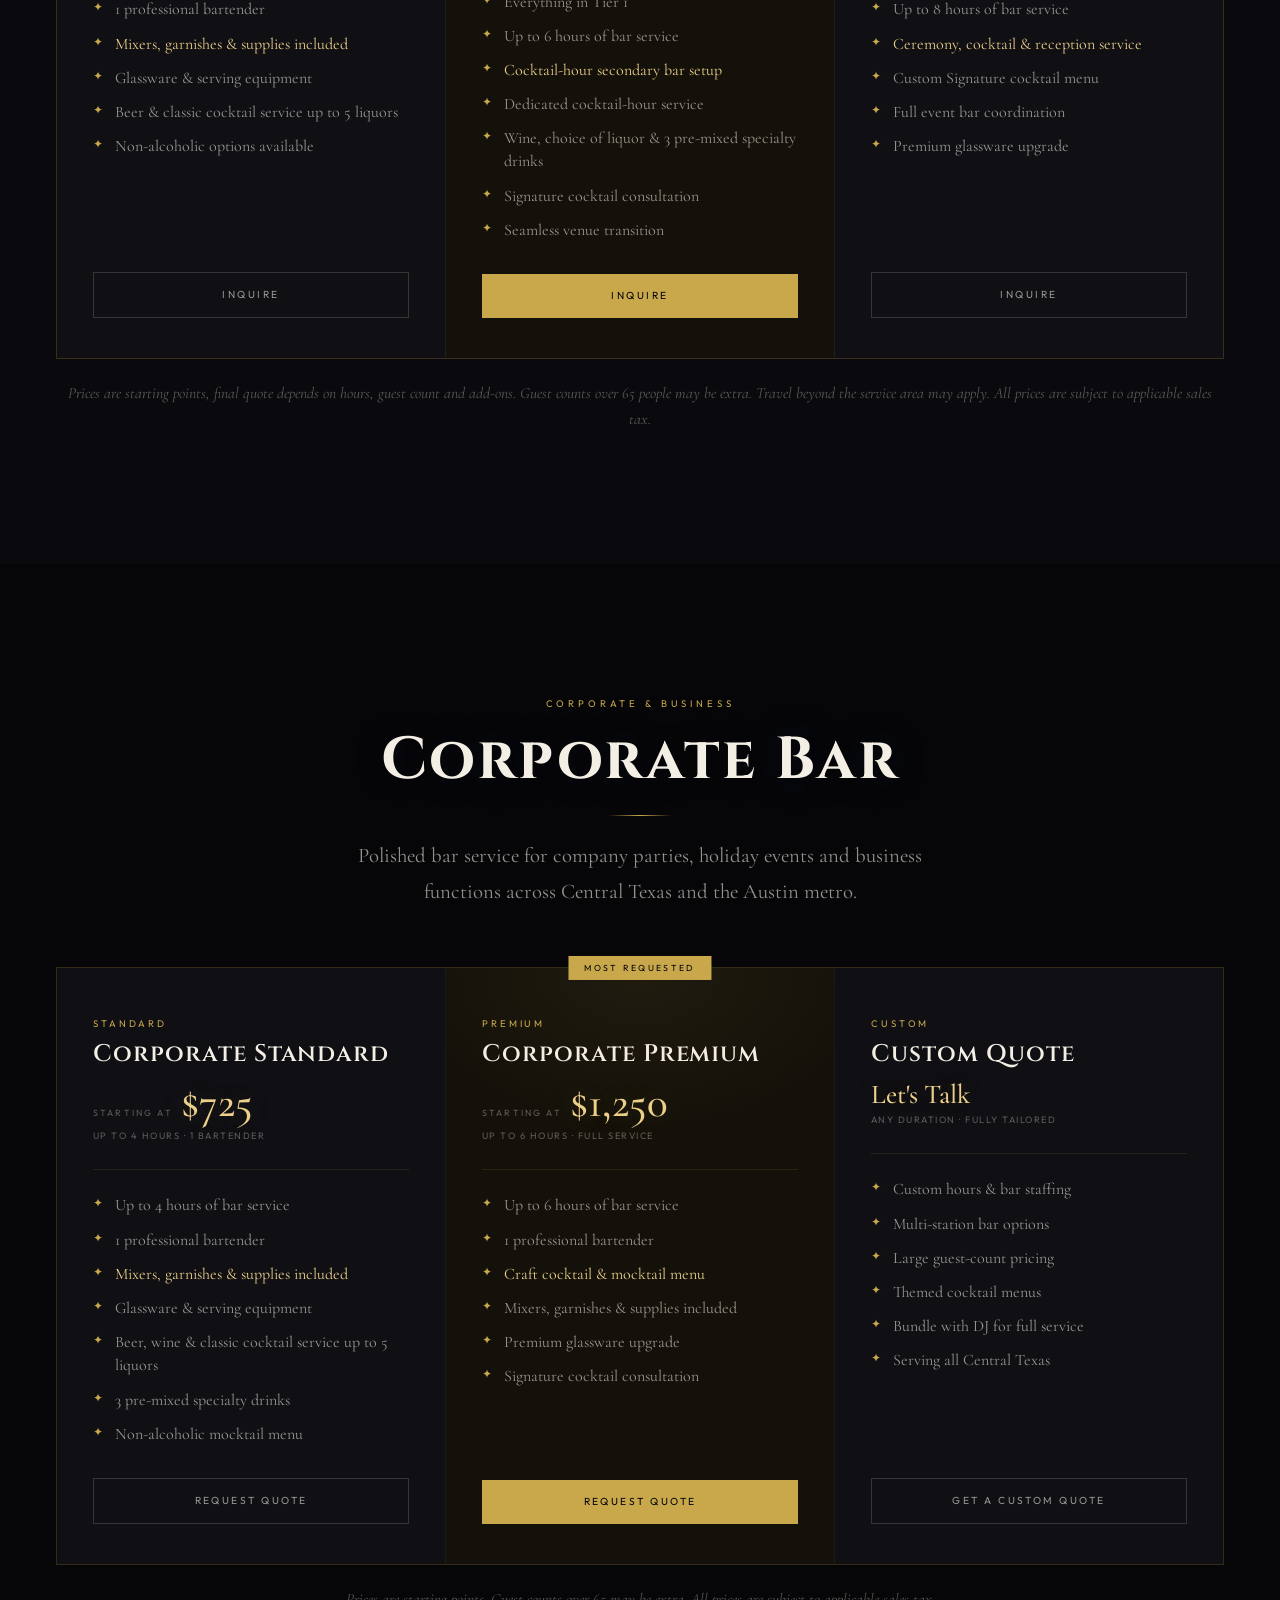
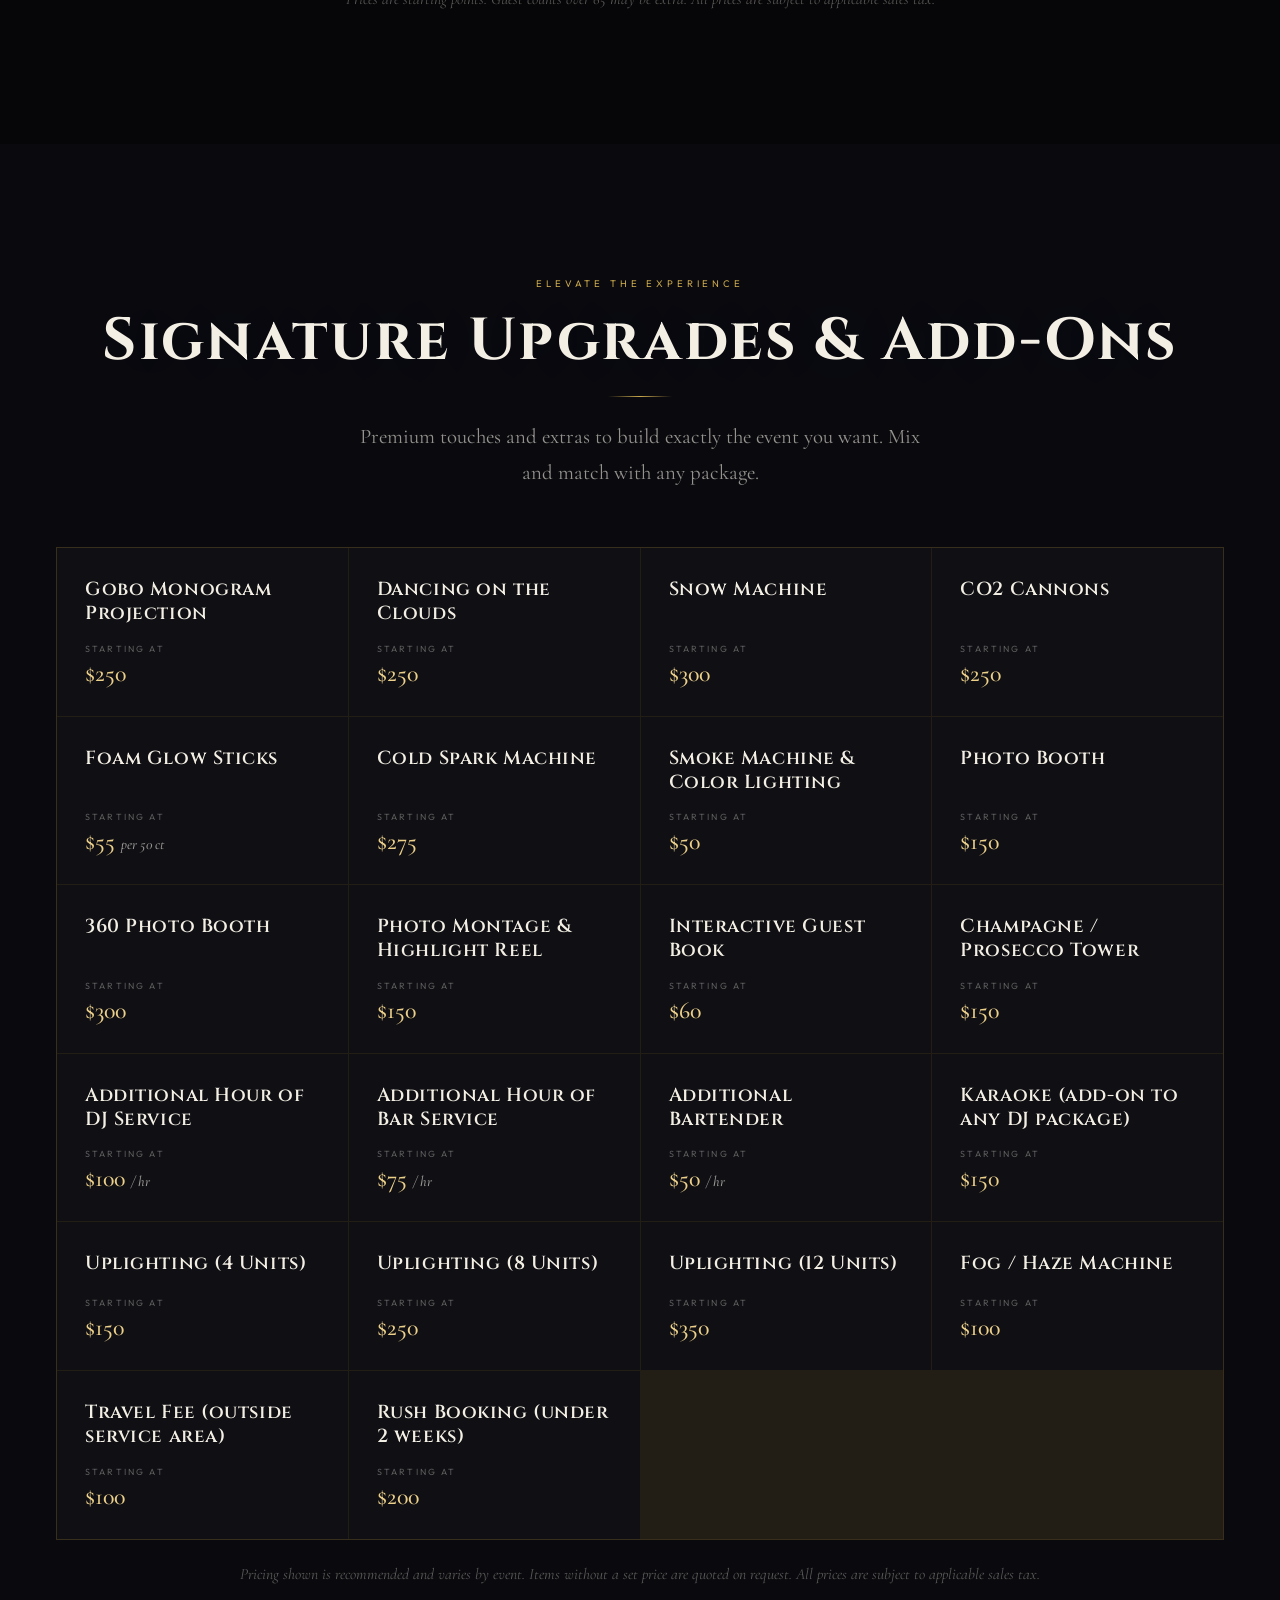
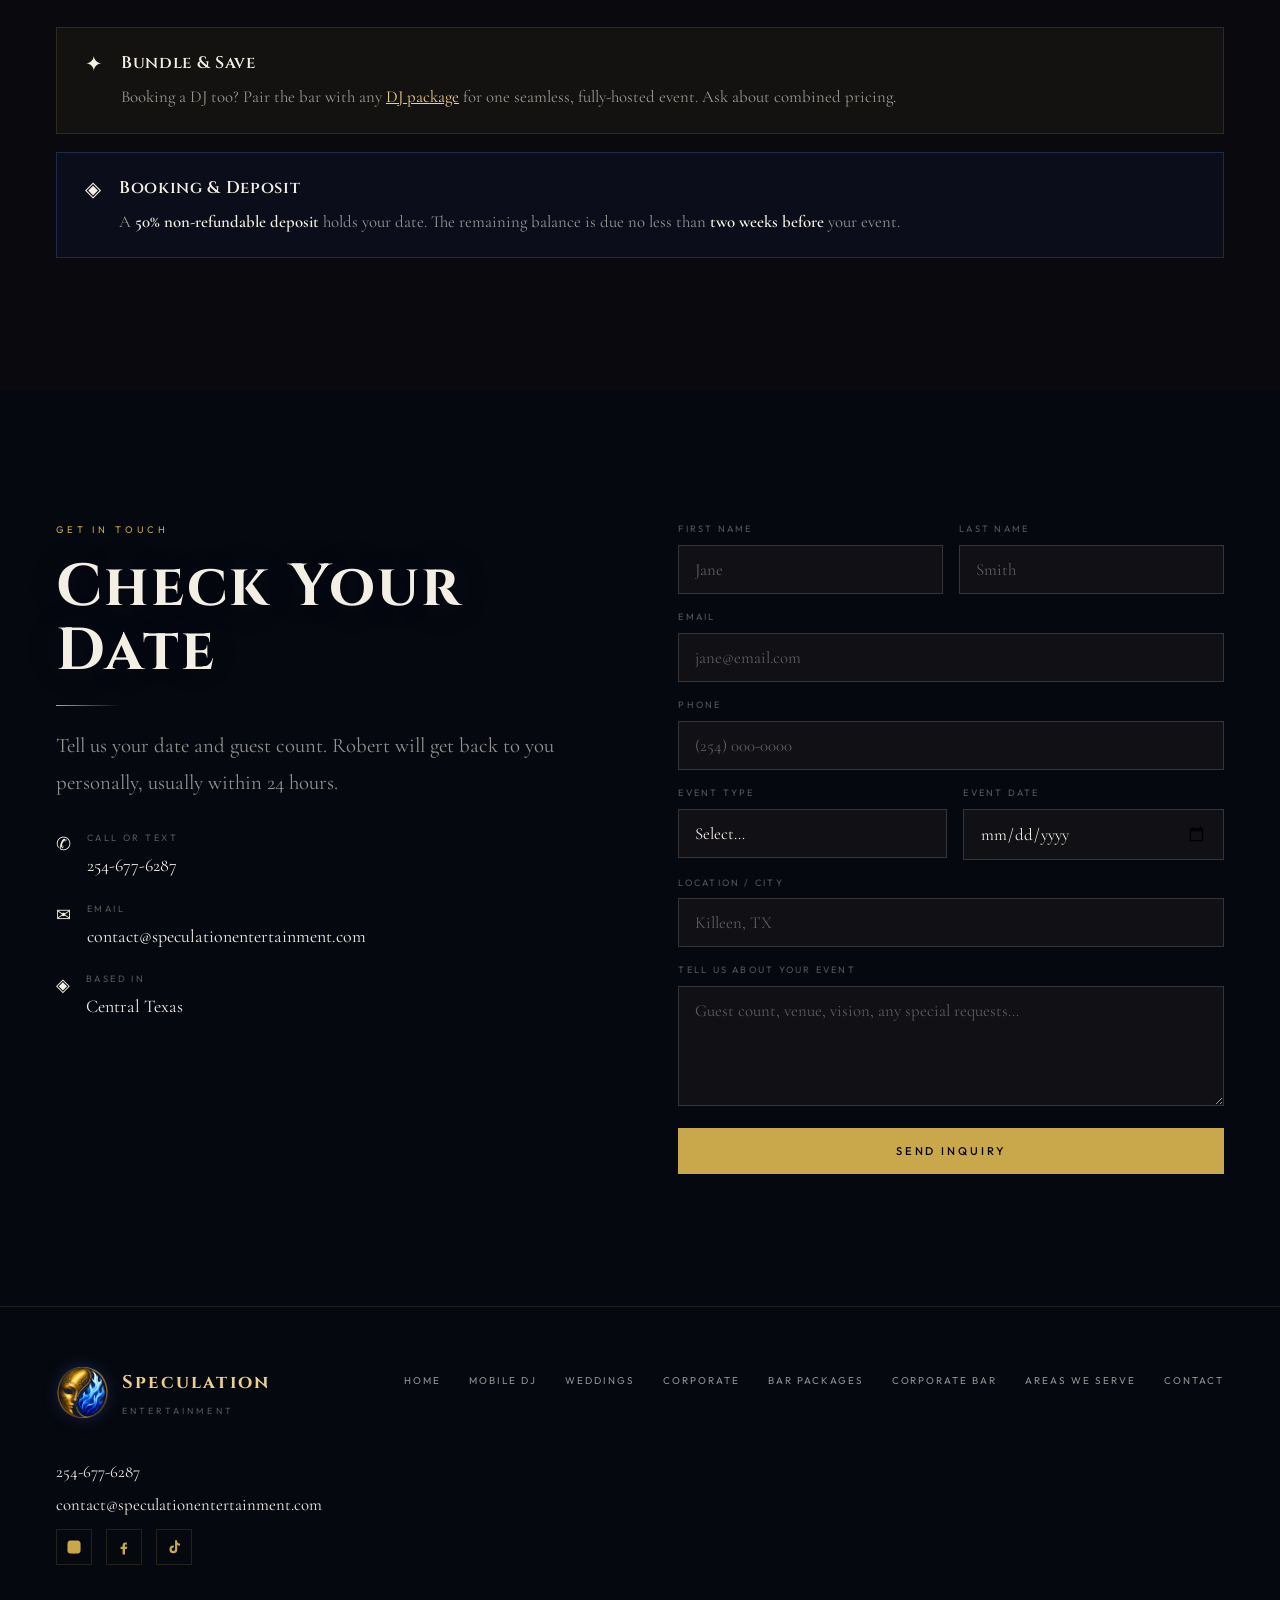
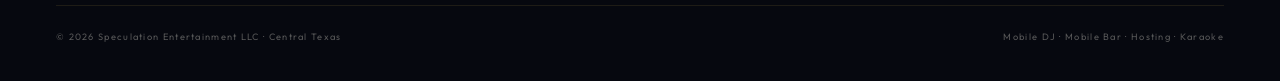
==== commit 3b5e2f58: "Add files via upload" ====
--- a/bar.html
+++ b/bar.html
@@ -3,11 +3,24 @@
 <head>
   <meta charset="UTF-8"/>
   <meta name="viewport" content="width=device-width, initial-scale=1.0"/>
-  <title>Mobile Bar Service | Speculation Entertainment</title>
-  <meta name="description" content="Professional dry-bar service for weddings, parties and corporate events across Central Texas. Bartender, setup, mixers, garnishes and glassware included."/>
+  <title>Mobile Bar Service in Central Texas | Speculation Entertainment</title>
+  <meta name="description" content="Professional dry-bar service for weddings, parties and corporate events in Killeen, Temple, Waco and Central Texas. Bartender, setup, mixers, garnishes and glassware included."/>
   <link rel="icon" href="assets/emblem.png"/>
   <link href="https://fonts.googleapis.com/css2?family=Cinzel:wght@400;500;600;700&family=Cormorant+Garamond:ital,wght@0,400;0,500;0,600;1,400&family=Outfit:wght@300;400;500&display=swap" rel="stylesheet"/>
   <link rel="stylesheet" href="styles.css"/>
+  <link rel="canonical" href="https://speculationentertainment.com/bar.html"/>
+  <meta name="robots" content="index, follow"/>
+  <meta property="og:type" content="business.business"/>
+  <meta property="og:title" content="Mobile Bar Service in Central Texas | Speculation Entertainment"/>
+  <meta property="og:description" content="Professional dry-bar service for weddings, parties and corporate events in Killeen, Temple, Waco and Central Texas. Bartender, setup, mixers, garnishes and glassware included."/>
+  <meta property="og:url" content="https://speculationentertainment.com/bar.html"/>
+  <meta property="og:image" content="https://speculationentertainment.com/assets/logo.png"/>
+  <meta property="og:site_name" content="Speculation Entertainment"/>
+  <meta name="twitter:card" content="summary_large_image"/>
+  <meta name="twitter:title" content="Mobile Bar Service in Central Texas | Speculation Entertainment"/>
+  <meta name="twitter:description" content="Professional dry-bar service for weddings, parties and corporate events in Killeen, Temple, Waco and Central Texas. Bartender, setup, mixers, garnishes and glassware included."/>
+  <meta name="twitter:image" content="https://speculationentertainment.com/assets/logo.png"/>
+  <script type="application/ld+json">{"@context":"https://schema.org","@type":"EntertainmentBusiness","name":"Speculation Entertainment","image":"https://speculationentertainment.com/assets/logo.png","url":"https://speculationentertainment.com/bar.html","telephone":"+1-254-677-6287","email":"contact@speculationentertainment.com","priceRange":"$$","address":{"@type":"PostalAddress","addressLocality":"Killeen","addressRegion":"TX","addressCountry":"US"},"areaServed":[{"@type":"City","name":"Killeen, TX"},{"@type":"City","name":"Harker Heights, TX"},{"@type":"City","name":"Copperas Cove, TX"},{"@type":"City","name":"Belton, TX"},{"@type":"City","name":"Temple, TX"},{"@type":"City","name":"Salado, TX"},{"@type":"City","name":"Gatesville, TX"},{"@type":"City","name":"Waco, TX"},{"@type":"City","name":"Jarrell, TX"},{"@type":"City","name":"Georgetown, TX"},{"@type":"City","name":"Round Rock, TX"},{"@type":"City","name":"Pflugerville, TX"},{"@type":"City","name":"Cedar Park, TX"},{"@type":"City","name":"Leander, TX"},{"@type":"City","name":"Liberty Hill, TX"},{"@type":"City","name":"Austin, TX"},{"@type":"AdministrativeArea","name":"Central Texas"}],"makesOffer":[{"@type":"Offer","itemOffered":{"@type":"Service","name":"Mobile DJ Services"}},{"@type":"Offer","itemOffered":{"@type":"Service","name":"Mobile Bar Service"}},{"@type":"Offer","itemOffered":{"@type":"Service","name":"Event Hosting & Emcee"}},{"@type":"Offer","itemOffered":{"@type":"Service","name":"Karaoke"}}]}</script>
 </head>
 <body>
   <div class="atmosphere"></div>
@@ -190,6 +203,7 @@
         <li><a href="dj.html#corporate">Corporate</a></li>
         <li><a href="#packages">Bar Packages</a></li>
         <li><a href="#corporate">Corporate Bar</a></li>
+        <li><a href="index.html#areas">Areas We Serve</a></li>
         <li><a href="#contact">Contact</a></li>
       </ul>
       <div class="footer-contact">
--- a/styles.css
+++ b/styles.css
@@ -326,6 +326,12 @@
 .markets-label { font-family: var(--sans); font-size: 0.58rem; letter-spacing: 0.28em; text-transform: uppercase; color: var(--dimmer); margin-bottom: 12px; }
 .market-tags { display: flex; flex-wrap: wrap; gap: 8px; }
 .market-tag { font-family: var(--sans); font-size: 0.6rem; letter-spacing: 0.16em; text-transform: uppercase; border: 1px solid var(--gold-dim); color: var(--gold); padding: 6px 14px; }
+
+/* ── AREAS WE SERVE ─────────────────────────────────────── */
+.area-tags { display: flex; flex-wrap: wrap; gap: 10px; justify-content: center; max-width: 860px; margin: 0 auto; }
+.area-tag { font-family: var(--sans); font-size: 0.68rem; letter-spacing: 0.16em; text-transform: uppercase; border: 1px solid var(--gold-hair); color: var(--gold-light); padding: 10px 18px; transition: border-color 0.3s, color 0.3s; }
+.area-tag:hover { border-color: var(--gold-line); color: var(--cream); }
+.area-tag--home { border-color: var(--gold-dim); color: var(--gold); }
 
 .form { display: flex; flex-direction: column; gap: 16px; }
 .form-row { display: grid; grid-template-columns: 1fr 1fr; gap: 16px; }
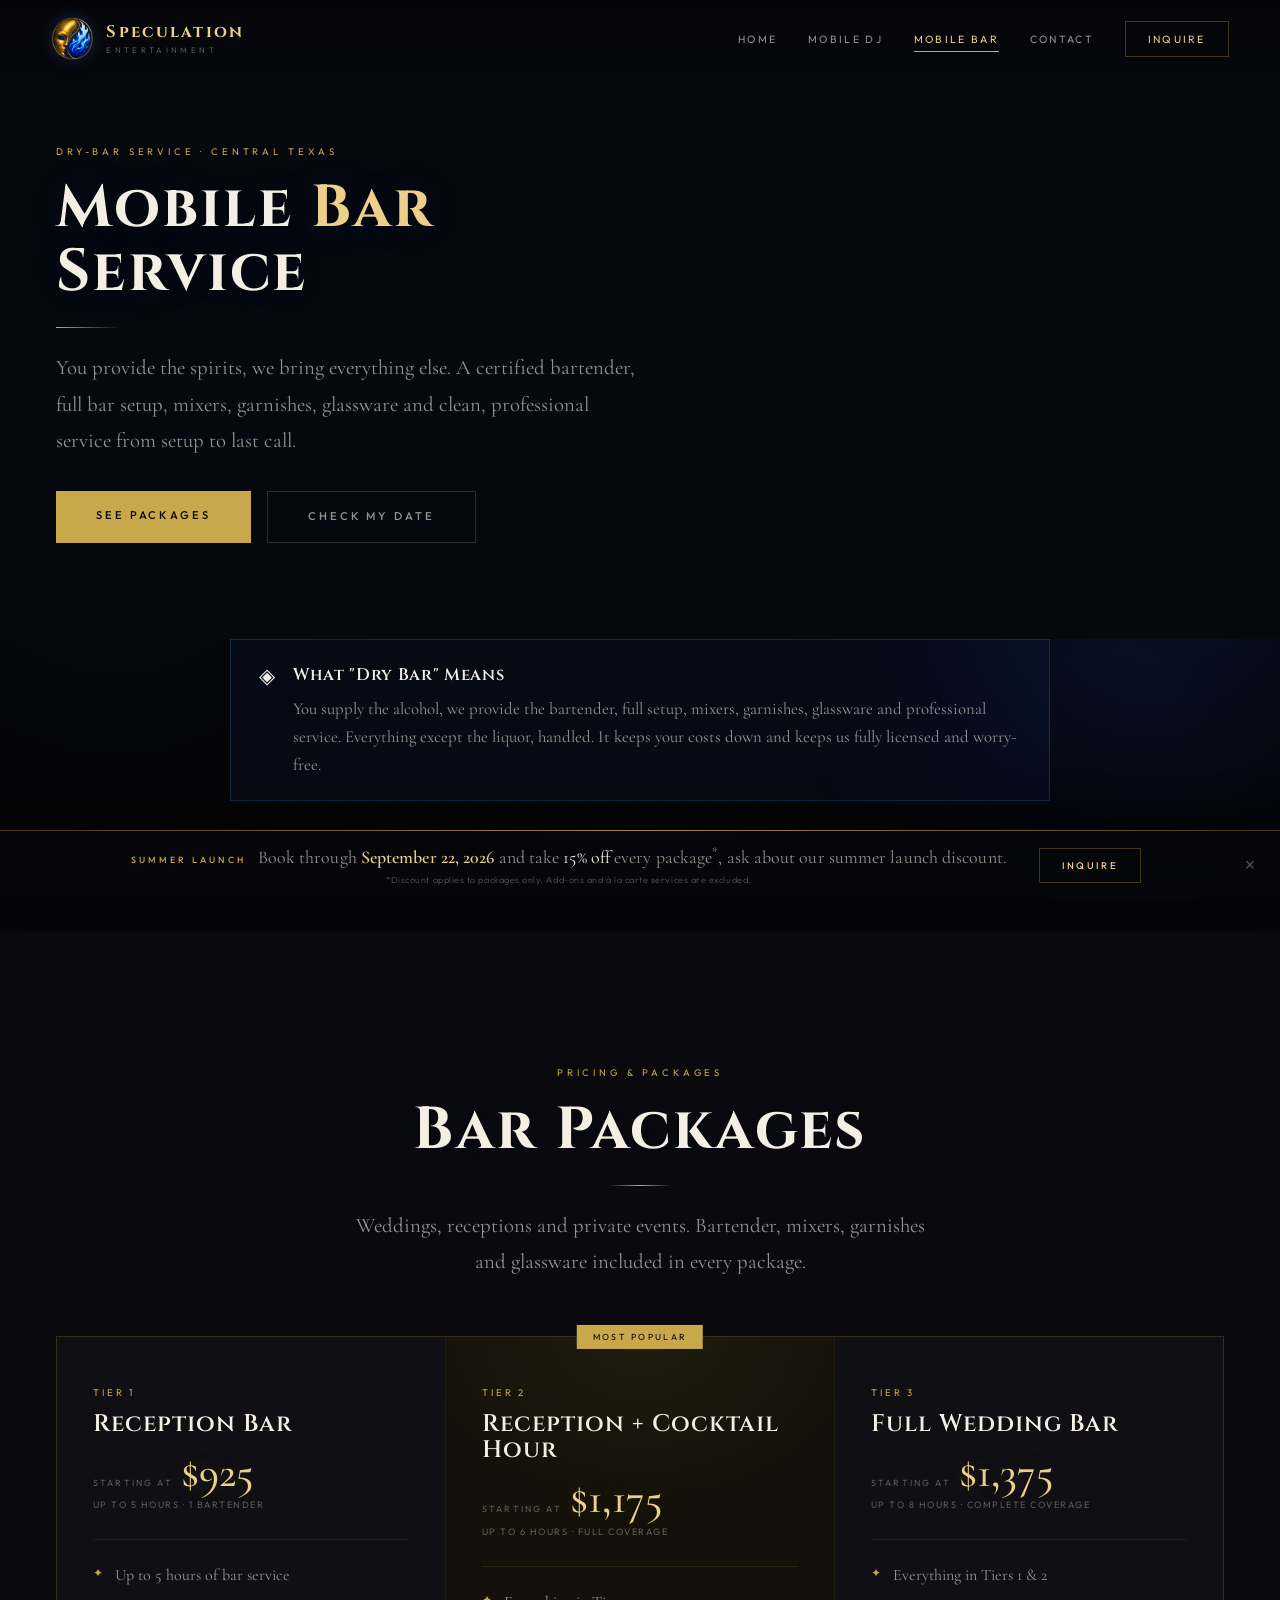
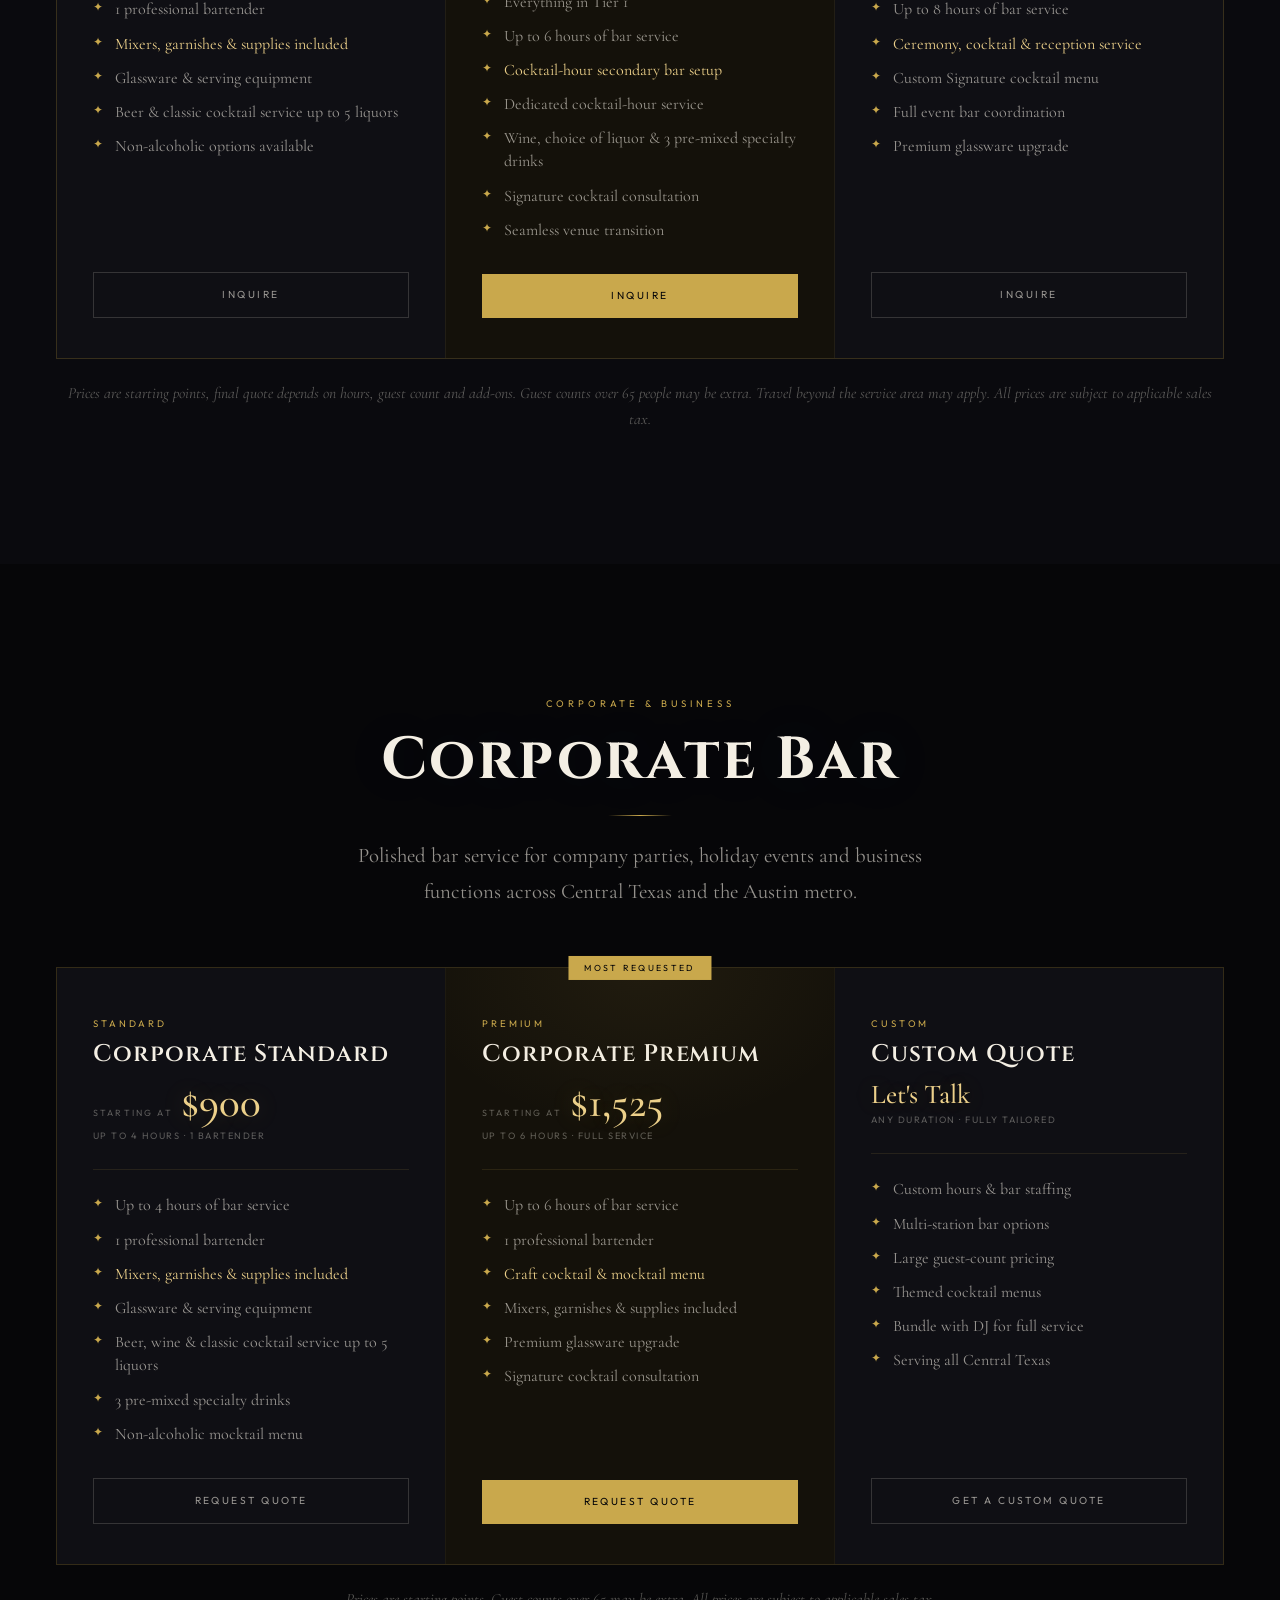
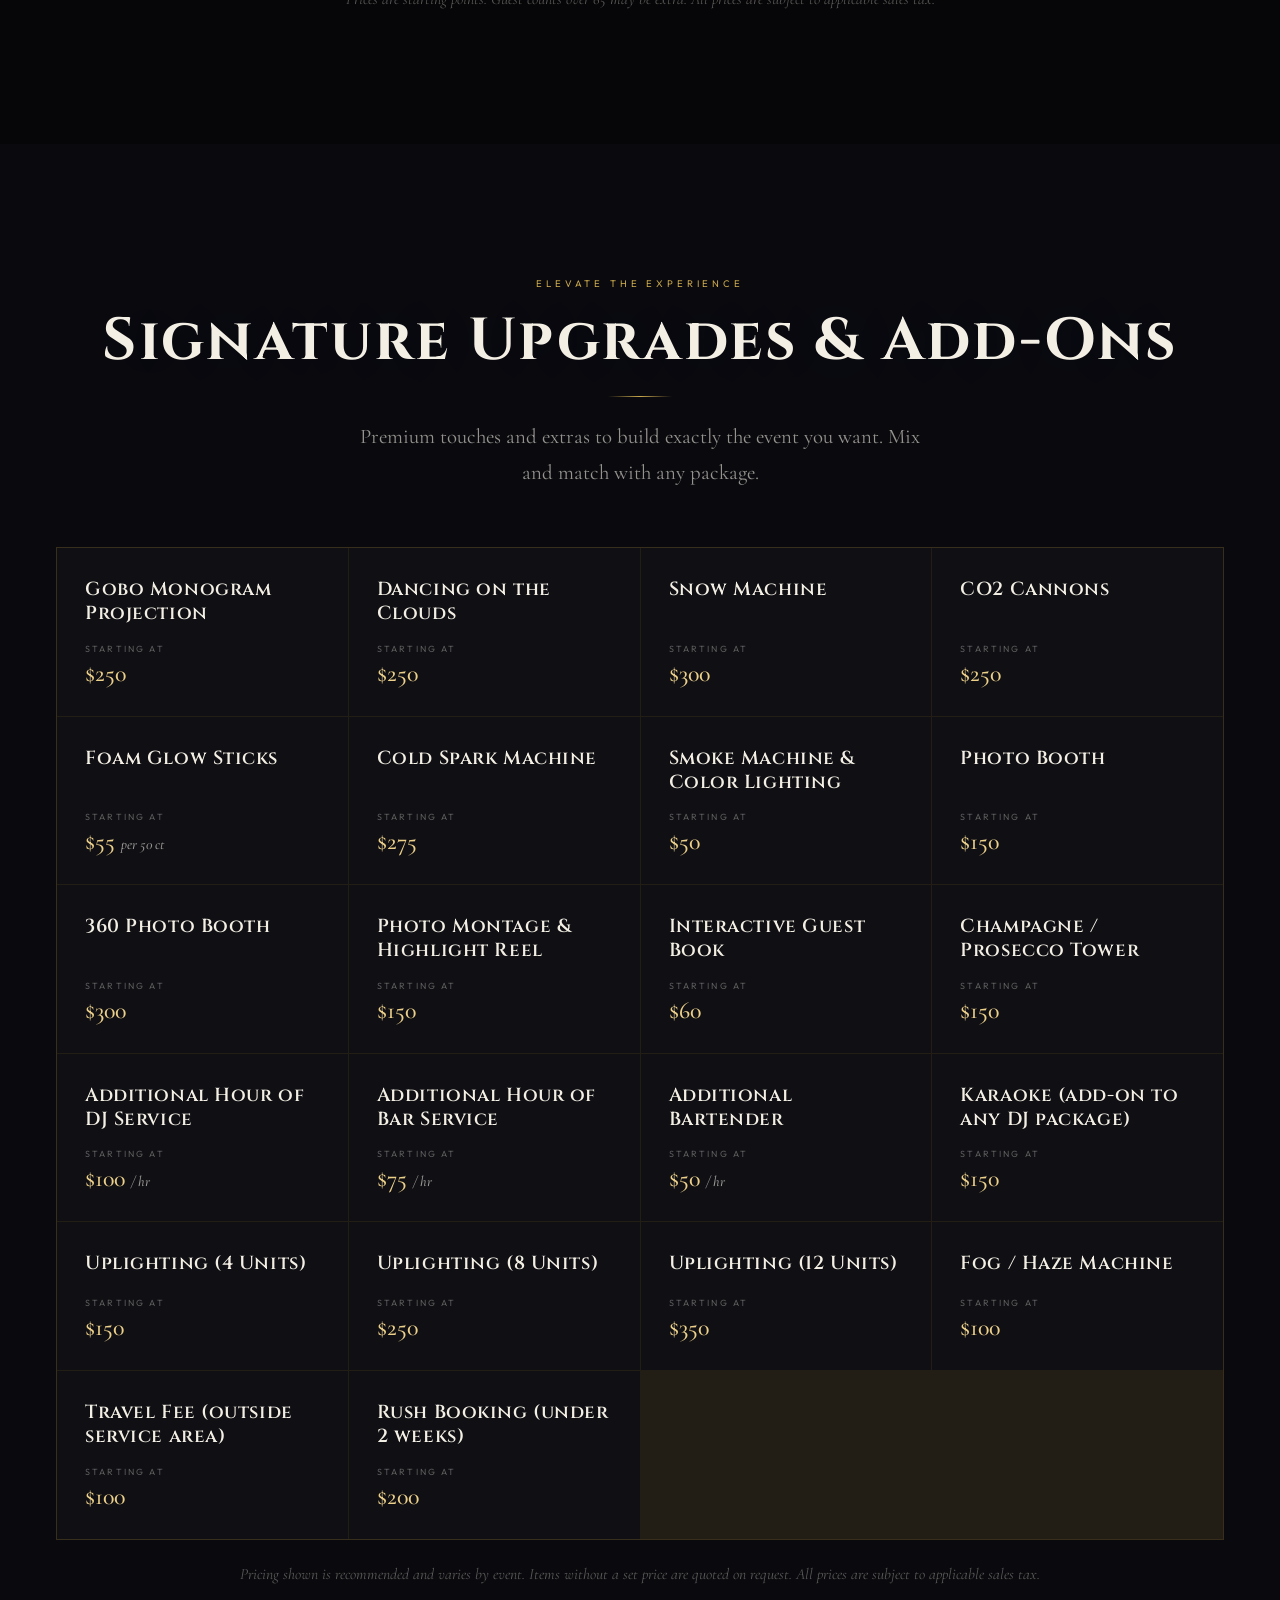
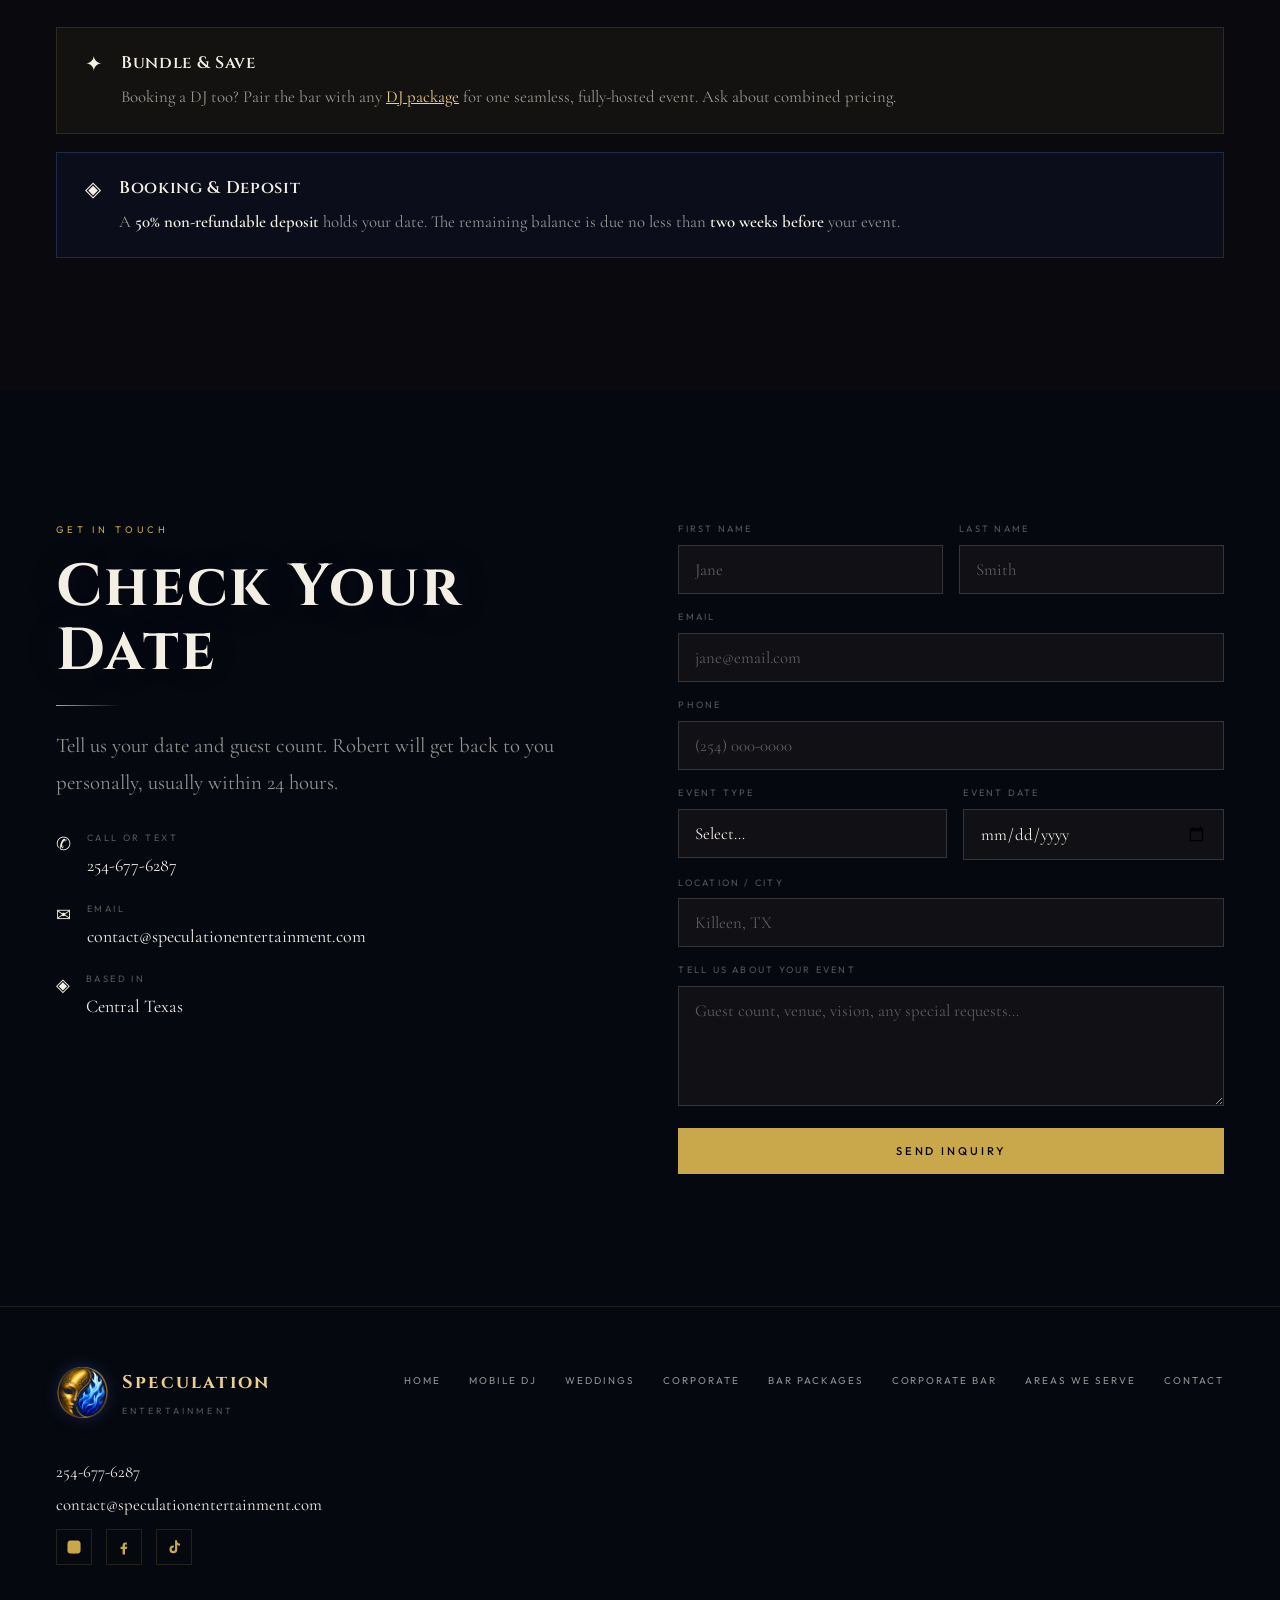
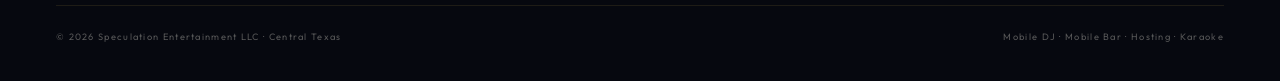
==== commit 1c8fa99b: "Add files via upload" ====
--- a/bar.html
+++ b/bar.html
@@ -233,19 +233,19 @@
   <script>
     /* ---- WEDDING / EVENT BAR ---- */
     renderPackages('bar-packages', [
-      { tier: 'Tier 1', name: 'Reception Bar', price: 750, hours: 'Up to 5 hours · 1 Bartender',
+      { tier: 'Tier 1', name: 'Reception Bar', price: 925, hours: 'Up to 5 hours · 1 Bartender',
         features: ['Up to 5 hours of bar service','1 professional bartender',{text:'Mixers, garnishes & supplies included',hl:true},'Glassware & serving equipment','Beer & classic cocktail service up to 5 liquors','Non-alcoholic options available'] },
-      { tier: 'Tier 2', name: 'Reception + Cocktail Hour', price: 950, hours: 'Up to 6 hours · Full Coverage', featured: true, badge: 'Most Popular',
+      { tier: 'Tier 2', name: 'Reception + Cocktail Hour', price: 1175, hours: 'Up to 6 hours · Full Coverage', featured: true, badge: 'Most Popular',
         features: ['Everything in Tier 1','Up to 6 hours of bar service',{text:'Cocktail-hour secondary bar setup',hl:true},'Dedicated cocktail-hour service','Wine, choice of liquor & 3 pre-mixed specialty drinks','Signature cocktail consultation','Seamless venue transition'] },
-      { tier: 'Tier 3', name: 'Full Wedding Bar', price: 1125, hours: 'Up to 8 hours · Complete Coverage',
+      { tier: 'Tier 3', name: 'Full Wedding Bar', price: 1375, hours: 'Up to 8 hours · Complete Coverage',
         features: ['Everything in Tiers 1 & 2','Up to 8 hours of bar service',{text:'Ceremony, cocktail & reception service',hl:true},'Custom Signature cocktail menu','Full event bar coordination','Premium glassware upgrade'] }
     ]);
 
     /* ---- CORPORATE BAR ---- */
     renderPackages('corporate-bar-packages', [
-      { tier: 'Standard', name: 'Corporate Standard', price: 725, hours: 'Up to 4 hours · 1 Bartender', cta: 'Request Quote',
+      { tier: 'Standard', name: 'Corporate Standard', price: 900, hours: 'Up to 4 hours · 1 Bartender', cta: 'Request Quote',
         features: ['Up to 4 hours of bar service','1 professional bartender',{text:'Mixers, garnishes & supplies included',hl:true},'Glassware & serving equipment','Beer, wine & classic cocktail service up to 5 liquors','3 pre-mixed specialty drinks','Non-alcoholic mocktail menu'] },
-      { tier: 'Premium', name: 'Corporate Premium', price: 1250, hours: 'Up to 6 hours · Full Service', featured: true, badge: 'Most Requested', cta: 'Request Quote',
+      { tier: 'Premium', name: 'Corporate Premium', price: 1525, hours: 'Up to 6 hours · Full Service', featured: true, badge: 'Most Requested', cta: 'Request Quote',
         features: ['Up to 6 hours of bar service','1 professional bartender',{text:'Craft cocktail & mocktail menu',hl:true},'Mixers, garnishes & supplies included','Premium glassware upgrade','Signature cocktail consultation'] },
       { tier: 'Custom', name: 'Custom Quote', price: "Let's Talk", hours: 'Any duration · Fully tailored', cta: 'Get a Custom Quote',
         features: ['Custom hours & bar staffing','Multi-station bar options','Large guest-count pricing','Themed cocktail menus','Bundle with DJ for full service','Serving all Central Texas'] }
